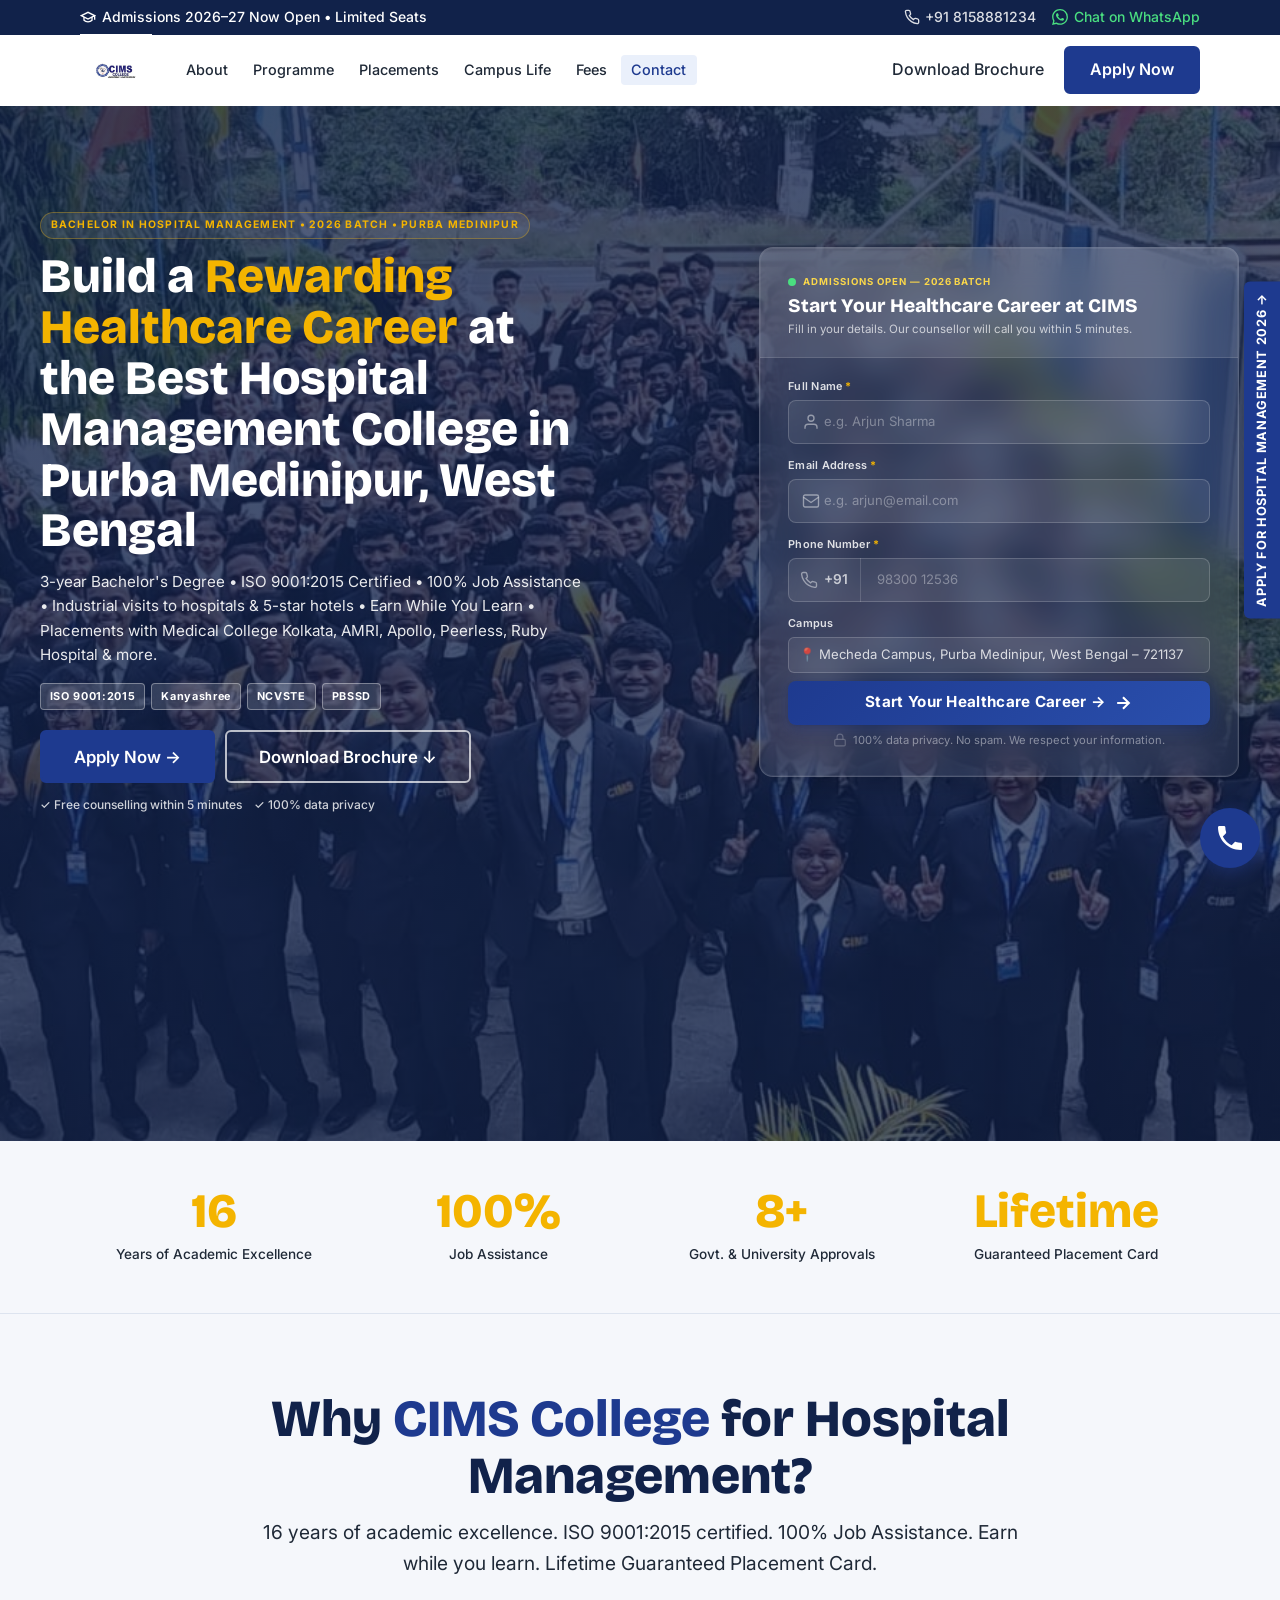
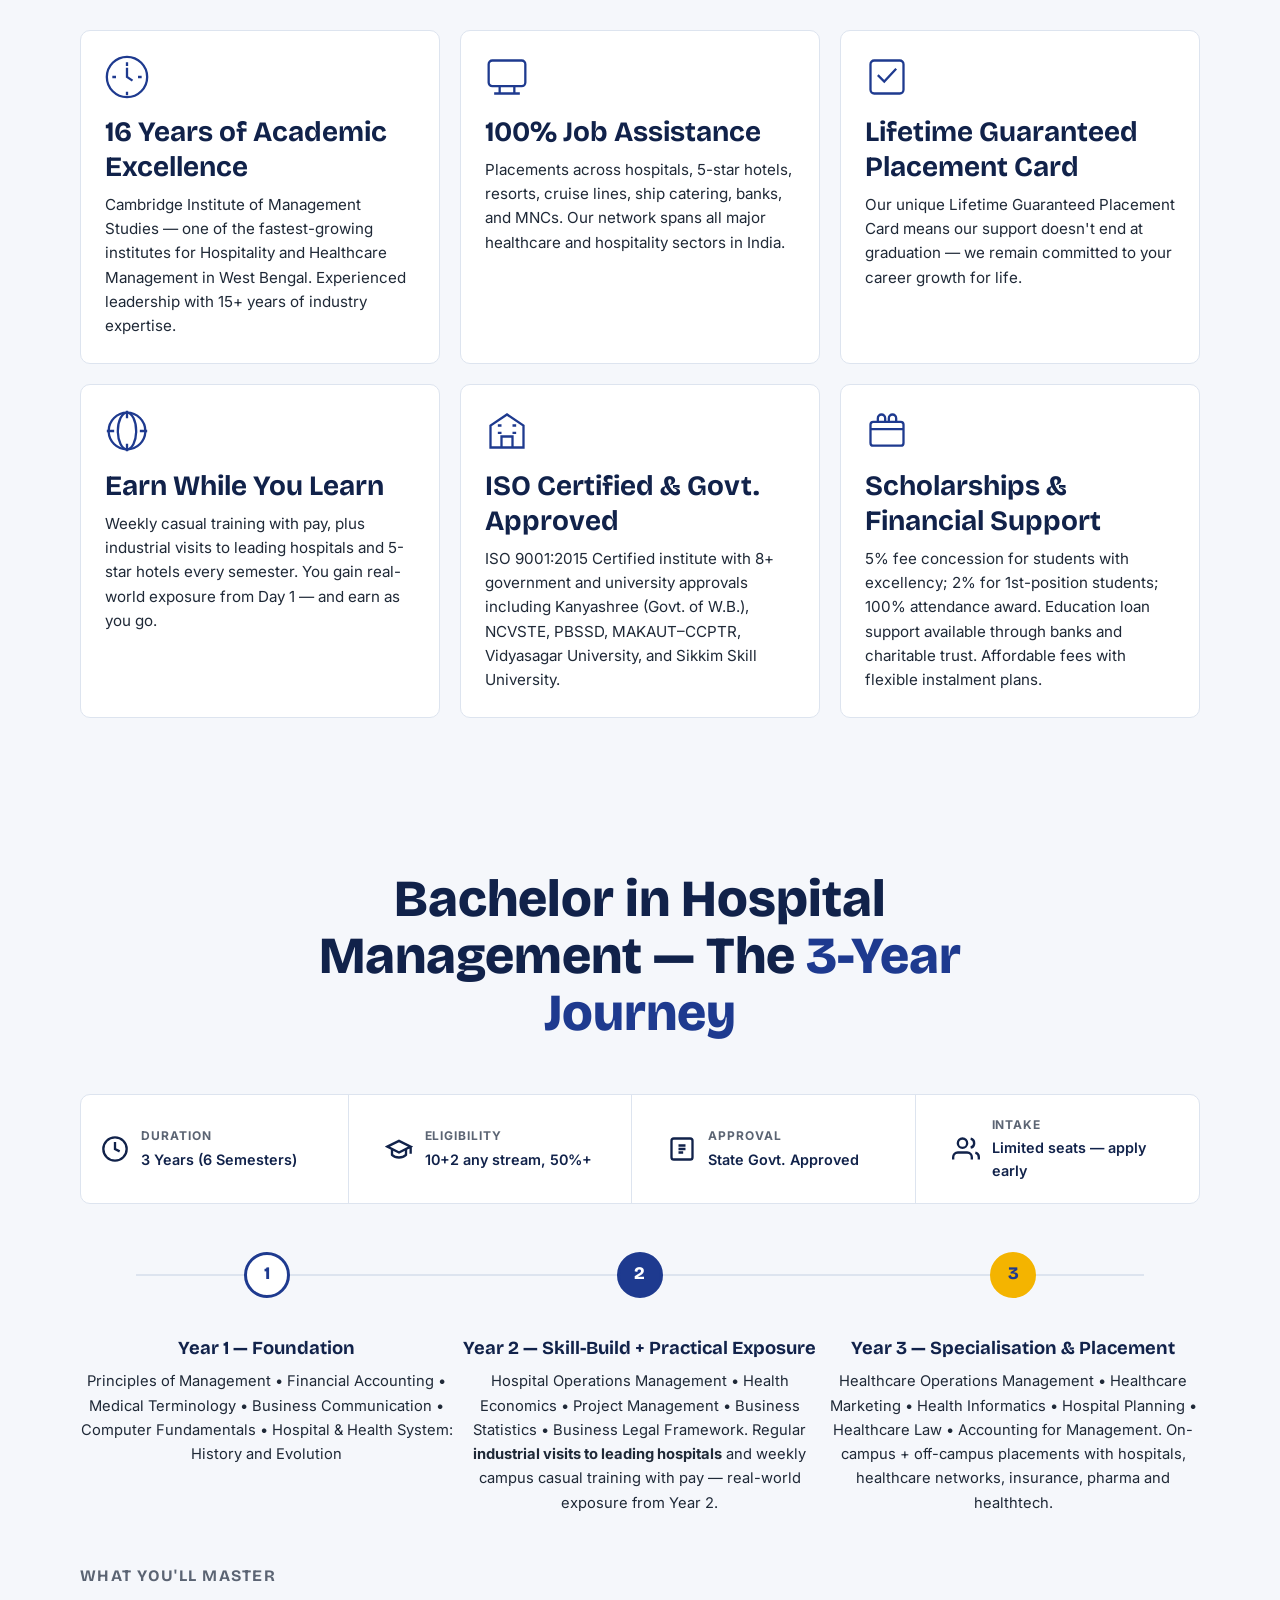
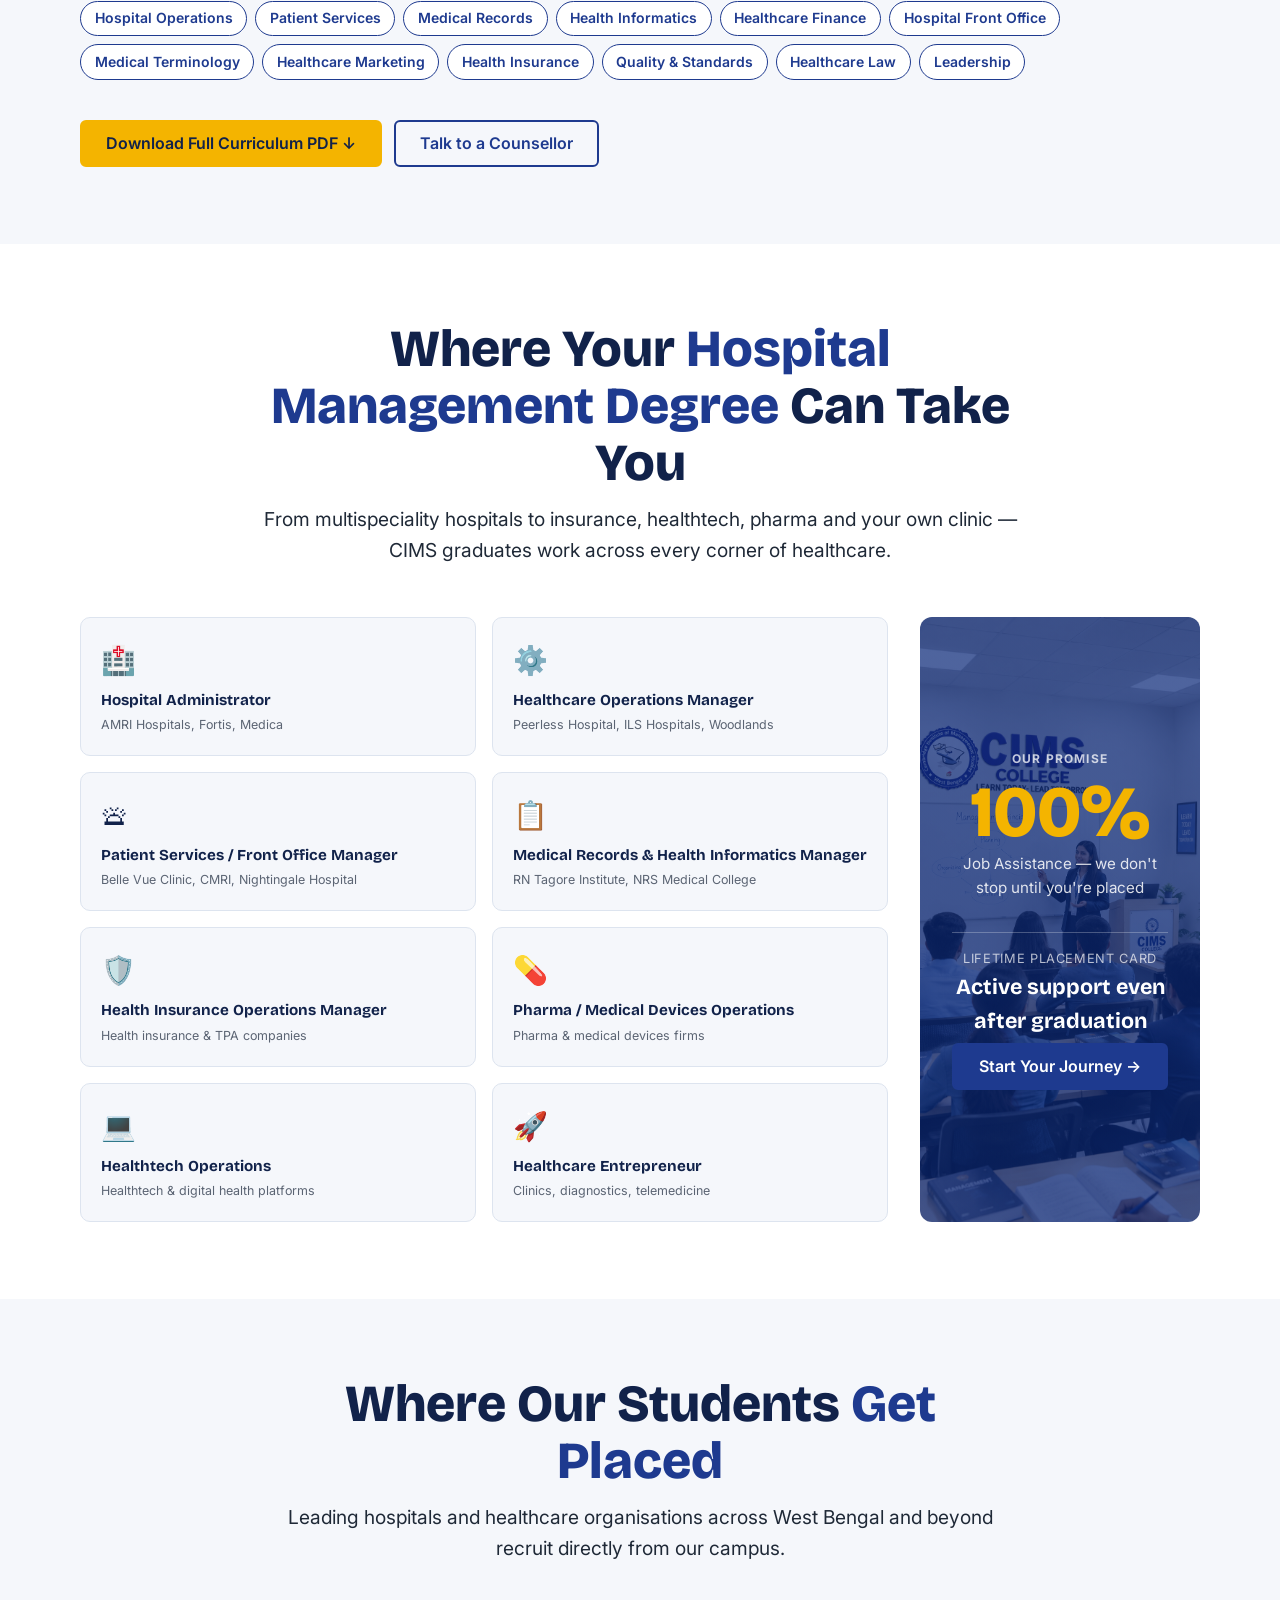
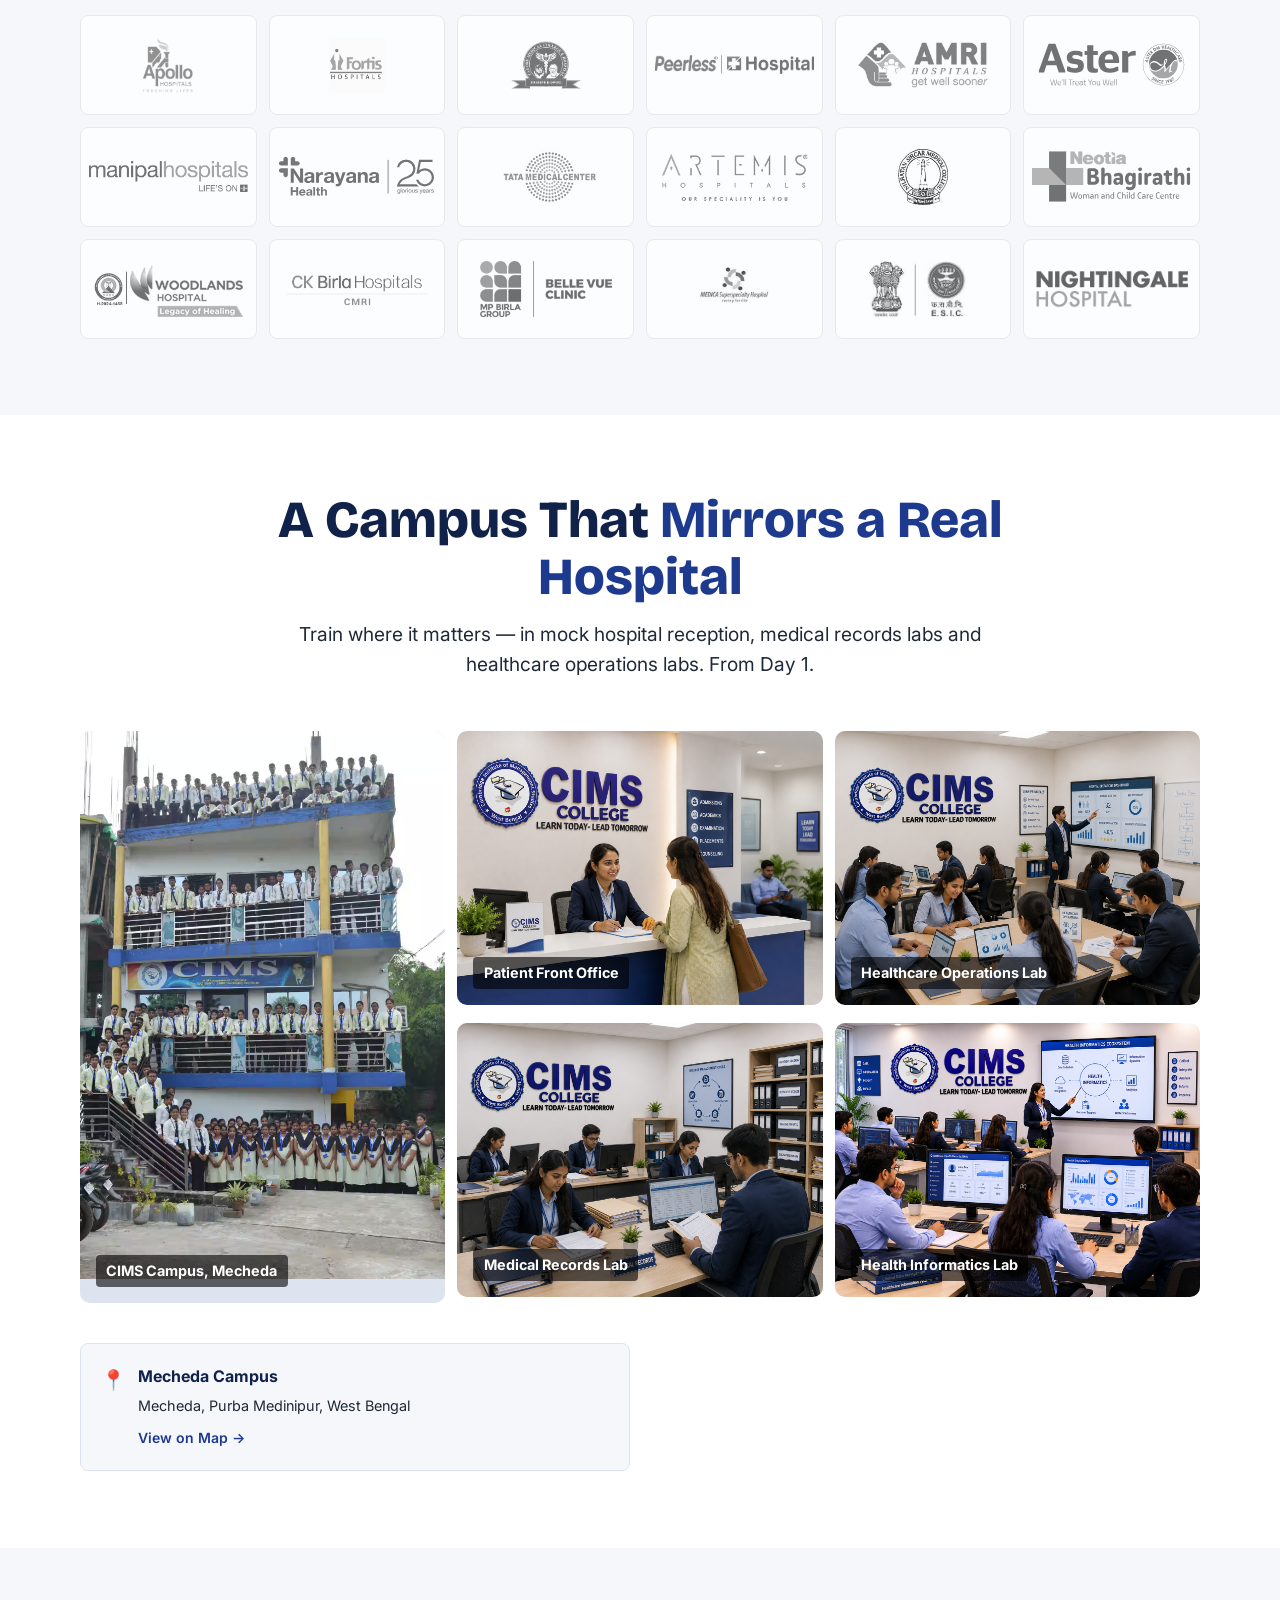
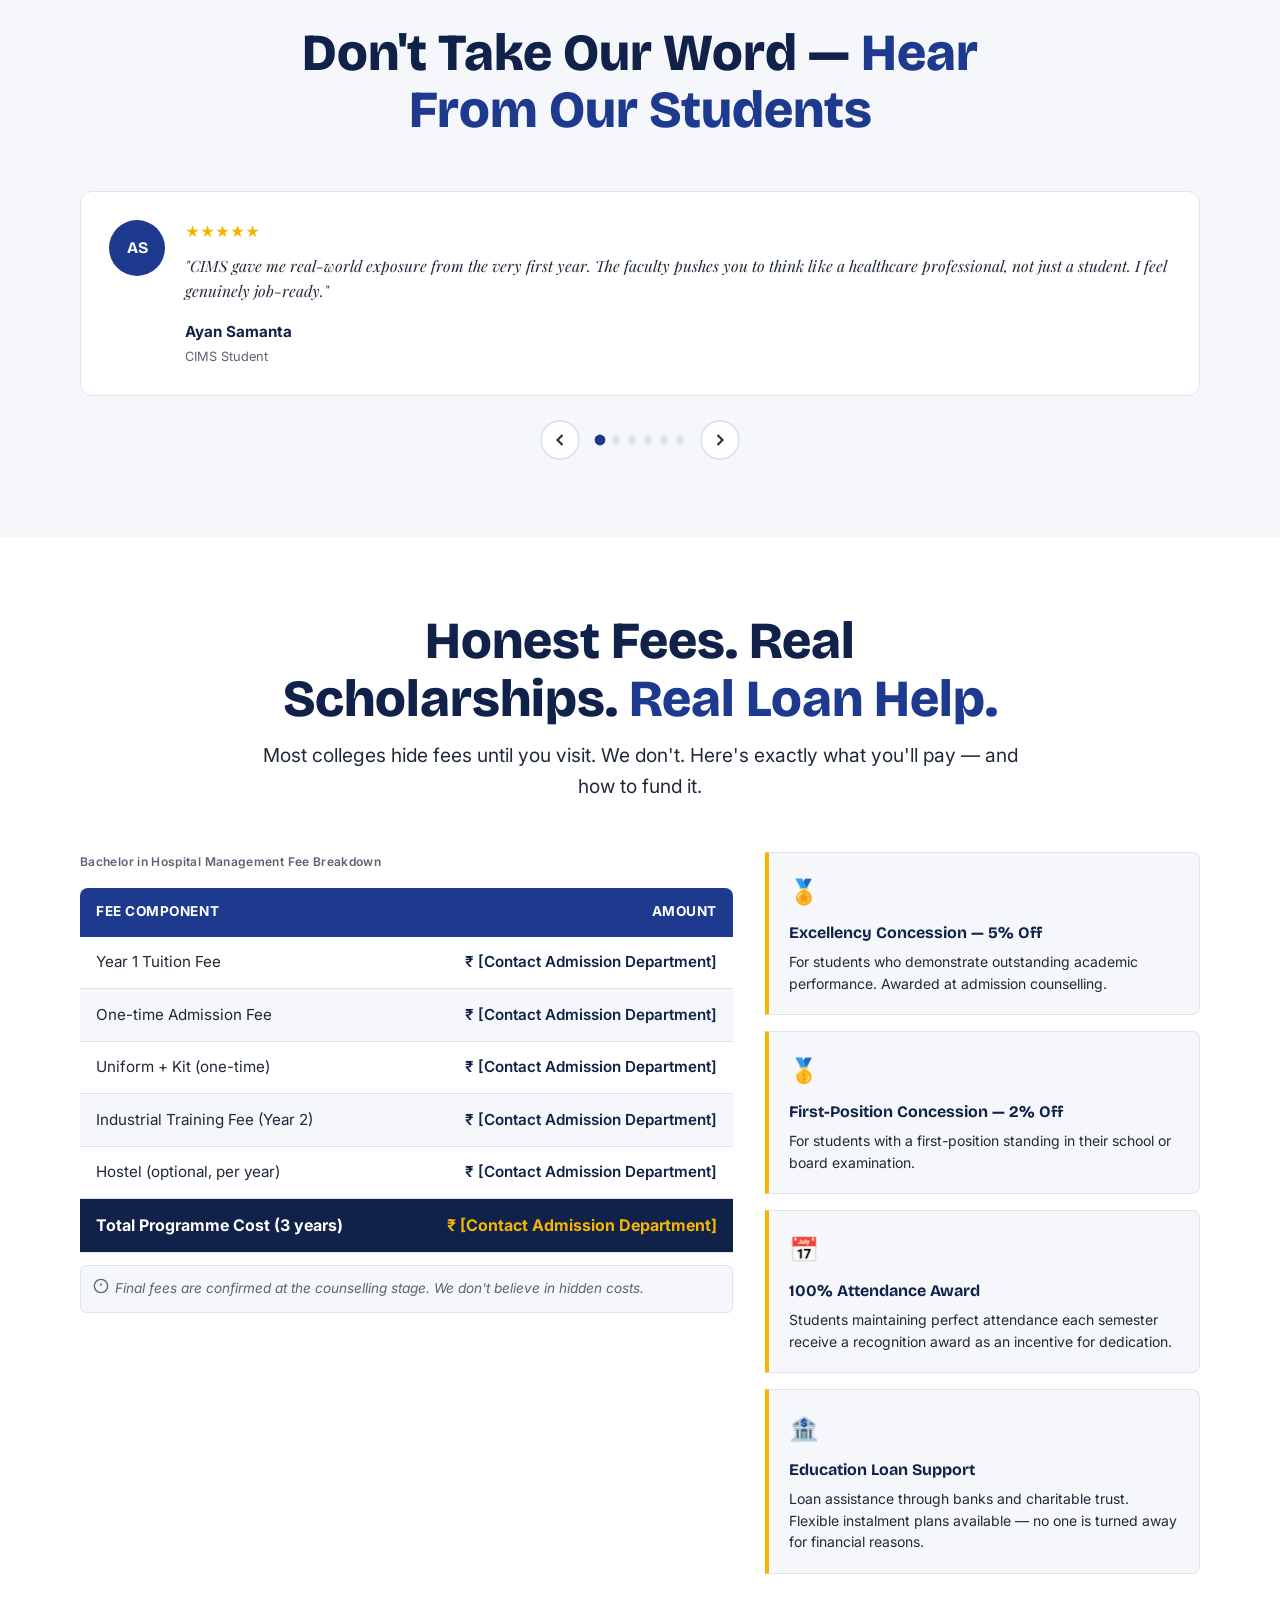
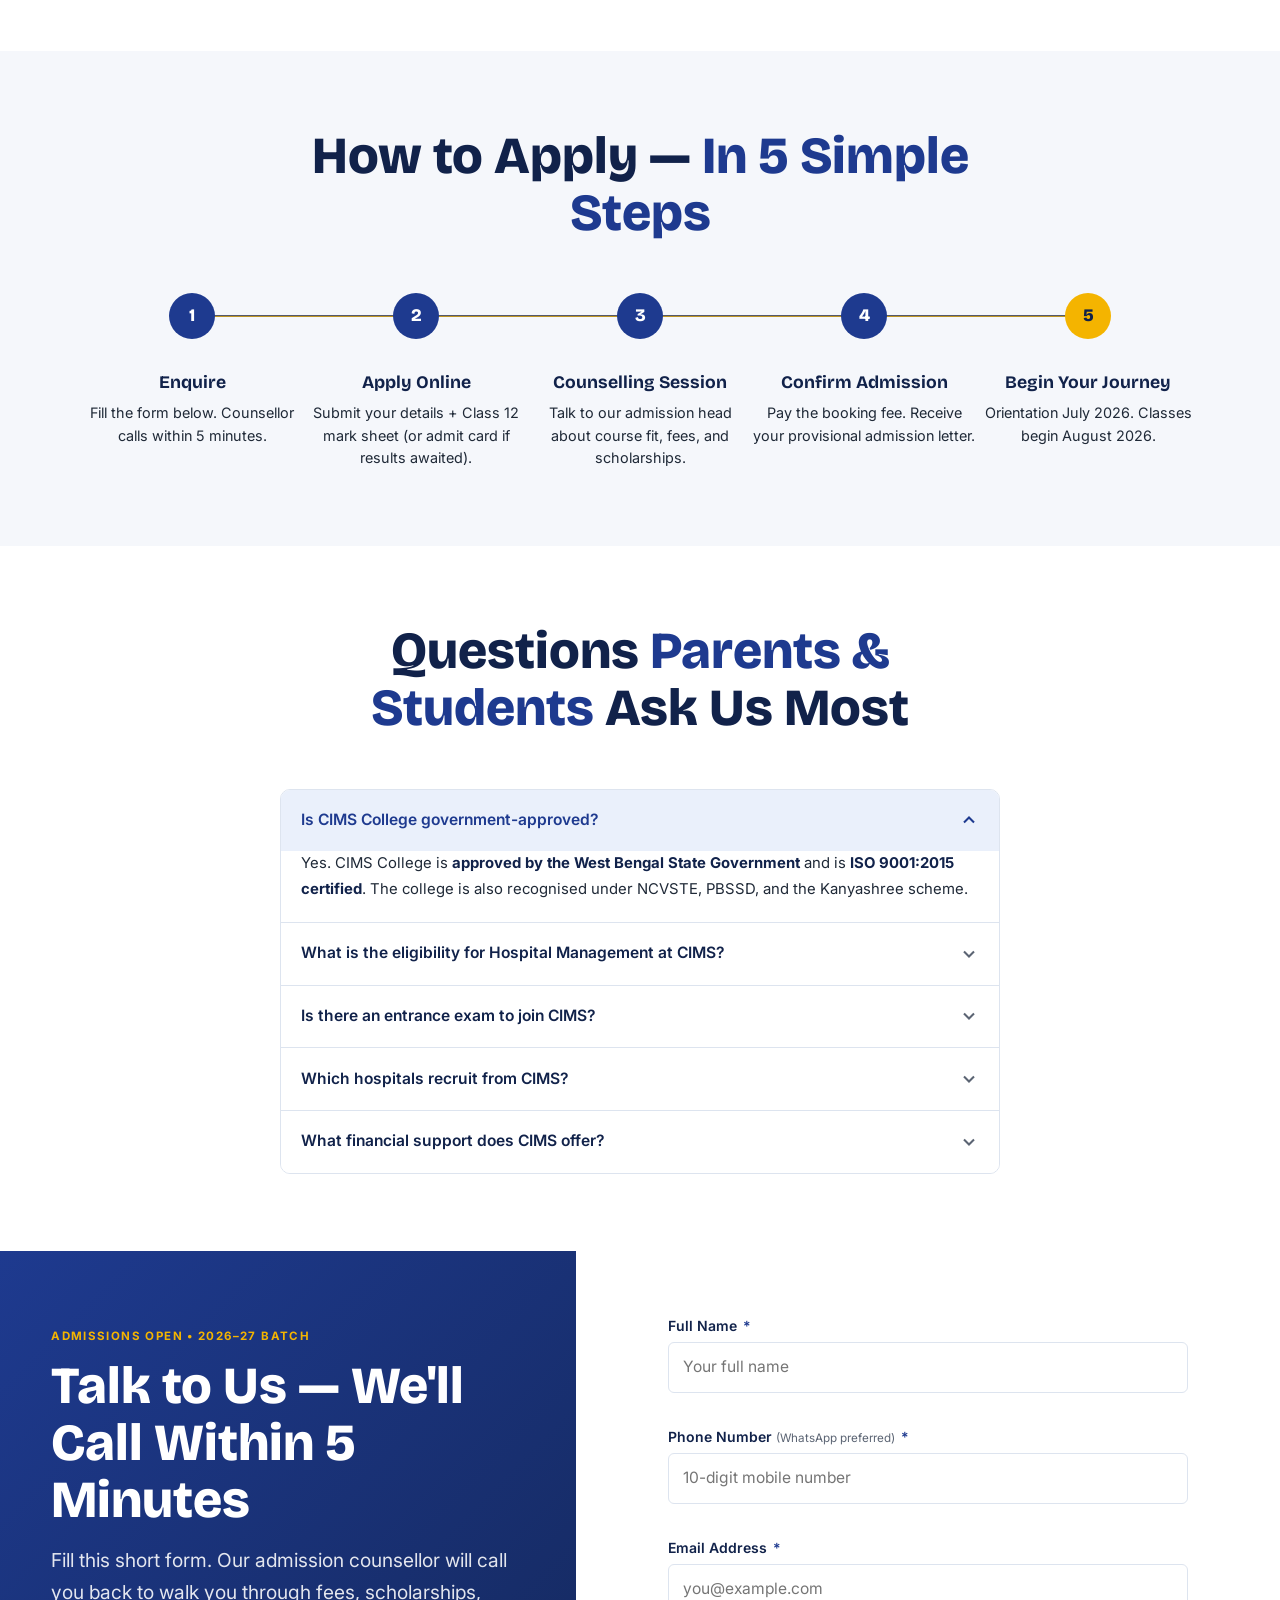
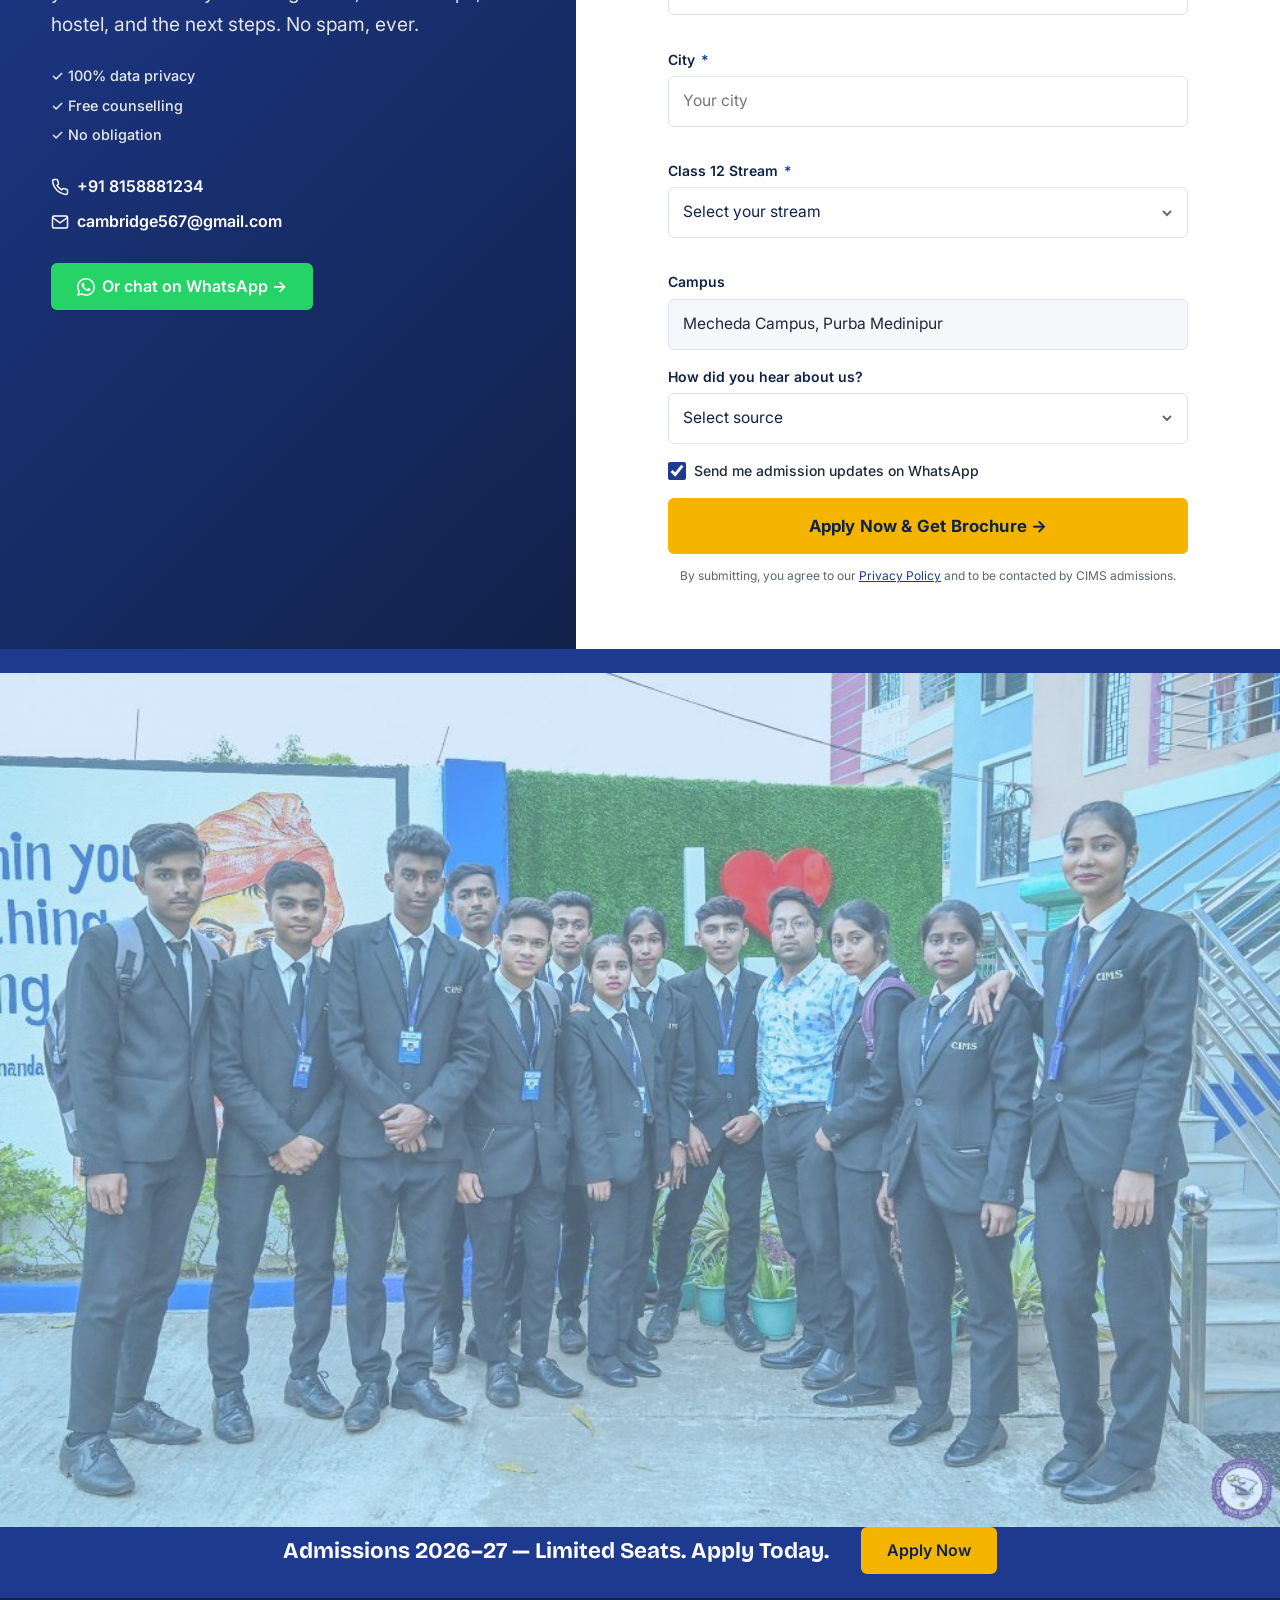
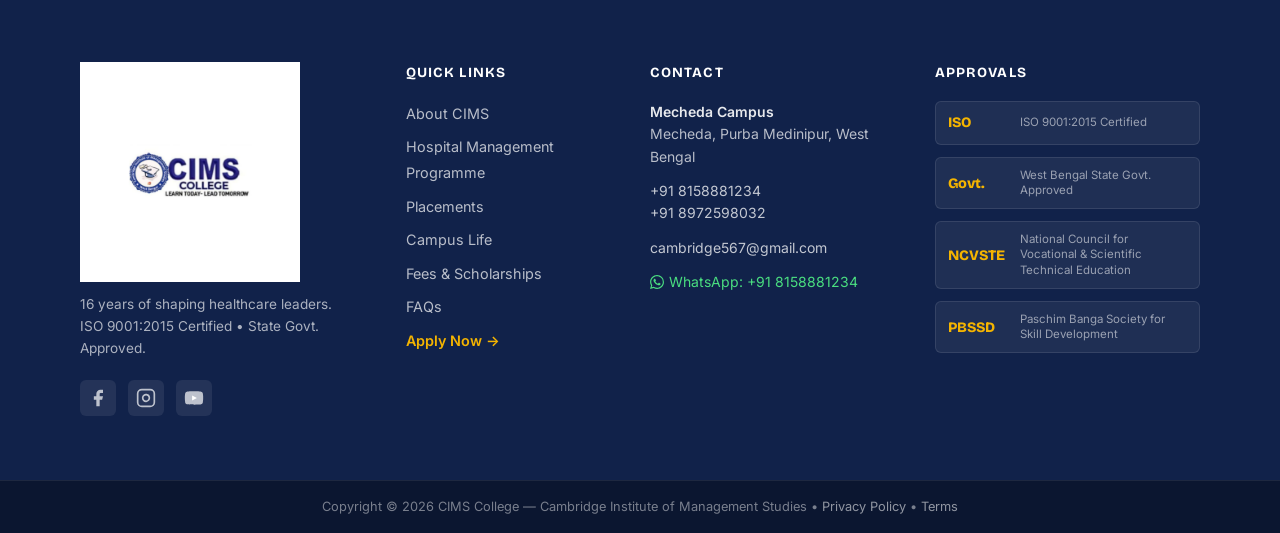
==== index.html @ 51ca2e03 "initial commit" ====
<!DOCTYPE html>
<html lang="en">

<head>
  <!-- Google Tag Manager -->
  <!-- End Google Tag Manager -->
  <meta charset="UTF-8">
  <meta name="viewport" content="width=device-width, initial-scale=1.0">
  <title>Bachelor in Hospital Management — CIMS College, Purba Medinipur | Admissions 2026</title>
  <meta name="description"
    content="Earn a 3-year Bachelor in Hospital Management at CIMS College (Cambridge Institute of Management Studies), Purba Medinipur, West Bengal. ISO 9001:2015 Certified. 100% Job Assistance. Industrial visits to hospitals &amp; 5-star hotels. Placements with Medical College Kolkata, AMRI, Apollo, Peerless, Ruby Hospital &amp; more.">
  <meta name="robots" content="index, follow, max-image-preview:large">
  <!-- TODO: set canonical/og:url to final CIMS LP URL -->
  <link rel="canonical" href="https://cimsgroup.org/courses/best-hospital-management-college-purba-medinipur-west-bengal/">

  <!-- Open Graph -->
  <meta property="og:title" content="Bachelor in Hospital Management — CIMS College, Purba Medinipur | Admissions 2026">
  <meta property="og:description"
    content="Build a rewarding healthcare career at CIMS College — the best Hospital Management college in Purba Medinipur, West Bengal. ISO 9001:2015 Certified. 100% Job Assistance. Lifetime Guaranteed Placement Card.">
  <!-- TODO: replace og:image with a CIMS-specific OG image asset -->
  <meta property="og:image" content="assets/images/CIMS_logo.jpeg">
  <!-- TODO: set og:url to final CIMS LP URL -->
  <meta property="og:url" content="https://cimsgroup.org/courses/best-hospital-management-college-purba-medinipur-west-bengal/">
  <meta property="og:type" content="website">
  <meta name="twitter:card" content="summary_large_image">

  <!-- Google Fonts -->
  <link rel="preconnect" href="https://fonts.googleapis.com">
  <link rel="preconnect" href="https://fonts.gstatic.com" crossorigin>
  <link
    href="https://fonts.googleapis.com/css2?family=Playfair+Display:wght@600;700;800&family=Inter:wght@400;500;600;700&family=Bricolage+Grotesque:opsz,wght@12..96,600;12..96,700;12..96,800&display=swap"
    rel="stylesheet">

  <!-- Preload hero image -->
  <link rel="preload" as="image" href="assets/campus/Campus1.jpeg">

  <link rel="stylesheet" href="styles.css">

  <!-- Critical CSS inlined for hero -->
  <style>
    :root {
      /* CIMS Brand Palette */
      --cims-royal: #1E3A8F;
      --cims-navy: #11224A;
      --cims-teal: #1A8A78;
      --cims-gold: #F4B400;
      --cims-orange: #E8762D;
      --cims-bg-soft: #F5F7FB;
      --cims-white: #FFFFFF;
      --cims-text: #1F2937;
      --cims-text-muted: #5B6473;

      /* Mapped theme tokens — used throughout styles.css */
      --sbihm-red: #1E3A8F;
      --sbihm-red-dark: #11224A;
      --sbihm-red-soft: #EAF0FB;
      --sbihm-black: #11224A;
      --sbihm-charcoal: #1F2937;
      --sbihm-gold: #F4B400;
      --sbihm-gold-light: #FAD74A;
      --sbihm-cream: #F5F7FB;
      --sbihm-paper: #FFFFFF;
      --sbihm-line: #DDE4EF;
      --sbihm-mute: #5B6473;
      --sbihm-success: #2E7D32;
      --sbihm-shadow: 0 8px 30px rgba(17, 34, 74, 0.08);
      --sbihm-shadow-lg: 0 20px 60px rgba(17, 34, 74, 0.12);
      --font-display: 'Bricolage Grotesque', 'Playfair Display', Georgia, serif;
      --font-serif: 'Playfair Display', Georgia, serif;
      --font-body: 'Inter', -apple-system, BlinkMacSystemFont, sans-serif;
      --fs-h1: clamp(2.5rem, 5vw + 1rem, 5rem);
      --fs-h2: clamp(2rem, 3vw + 1rem, 3.25rem);
      --fs-h3: clamp(1.4rem, 1.5vw + 0.8rem, 1.75rem);
      --fs-lead: clamp(1.05rem, 0.5vw + 0.95rem, 1.2rem);
      --fs-body: 1rem;
      --fs-small: 0.875rem;
    }

    *,
    *::before,
    *::after {
      box-sizing: border-box;
      margin: 0;
      padding: 0;
    }

    body {
      font-family: var(--font-body);
      color: var(--sbihm-black);
      background: var(--sbihm-paper);
      line-height: 1.6;
    }

    .hero {
      min-height: 115vh;
      background: var(--sbihm-black);
    }
  </style>
</head>

<body>
  <a href="#main-content" class="skip-link">Skip to main content</a>

  <!-- Success Notification Toast -->
  <div class="success-toast" id="hero-form-success" role="alert" aria-live="assertive" hidden>
    <div class="success-toast__icon" aria-hidden="true">
      <svg viewBox="0 0 24 24" fill="none" stroke="currentColor" stroke-width="2.5" width="28" height="28">
        <circle cx="12" cy="12" r="10" />
        <path d="M9 12l2 2 4-4" />
      </svg>
    </div>
    <div class="success-toast__content">
      <h3 class="success-toast__title">Application Received!</h3>
      <p class="success-toast__text">Our counsellor will reach out to you within 5 minutes. Check your WhatsApp for
        updates.</p>
    </div>
    <button class="success-toast__close" id="toast-close-btn" aria-label="Dismiss notification">
      <svg viewBox="0 0 24 24" fill="none" stroke="currentColor" stroke-width="2" width="18" height="18">
        <line x1="18" y1="6" x2="6" y2="18" />
        <line x1="6" y1="6" x2="18" y2="18" />
      </svg>
    </button>
    <div class="success-toast__progress" aria-hidden="true"></div>
  </div>

  <!-- ===== SECTION 1: Top Utility Bar ===== -->
  <div class="utility-bar" role="banner" aria-label="Admissions announcement">
    <div class="utility-bar__inner">
      <span class="utility-bar__announce">
        <svg class="icon icon--sm" aria-hidden="true" viewBox="0 0 24 24" fill="none" stroke="currentColor"
          stroke-width="2">
          <path d="M22 10v6M2 10l10-5 10 5-10 5z" />
          <path d="M6 12v5c3 3 9 3 12 0v-5" />
        </svg>
        Admissions 2026–27 Now Open &bull; Limited Seats
      </span>
      <div class="utility-bar__contact">
        <a href="tel:+918158881234" class="utility-bar__link" aria-label="Call CIMS admissions"
          data-track="phone_click">
          <svg class="icon icon--sm" aria-hidden="true" viewBox="0 0 24 24" fill="none" stroke="currentColor"
            stroke-width="2">
            <path
              d="M22 16.92v3a2 2 0 01-2.18 2 19.79 19.79 0 01-8.63-3.07 19.5 19.5 0 01-6-6 19.79 19.79 0 01-3.07-8.67A2 2 0 014.11 2h3a2 2 0 012 1.72c.127.96.361 1.903.7 2.81a2 2 0 01-.45 2.11L8.09 9.91a16 16 0 006 6l1.27-1.27a2 2 0 012.11-.45c.907.339 1.85.573 2.81.7A2 2 0 0122 16.92z" />
          </svg>
          +91 8158881234
        </a>
        <!-- TODO: confirm official WhatsApp number with client -->
        <a href="https://wa.me/918158881234" class="utility-bar__link utility-bar__whatsapp" target="_blank"
          rel="noopener noreferrer" aria-label="Chat on WhatsApp" data-track="whatsapp_click">
          <svg class="icon icon--sm" aria-hidden="true" viewBox="0 0 24 24" fill="currentColor">
            <path
              d="M17.472 14.382c-.297-.149-1.758-.867-2.03-.967-.273-.099-.471-.148-.67.15-.197.297-.767.966-.94 1.164-.173.199-.347.223-.644.075-.297-.15-1.255-.463-2.39-1.475-.883-.788-1.48-1.761-1.653-2.059-.173-.297-.018-.458.13-.606.134-.133.298-.347.446-.52.149-.174.198-.298.298-.497.099-.198.05-.371-.025-.52-.075-.149-.669-1.612-.916-2.207-.242-.579-.487-.5-.669-.51-.173-.008-.371-.01-.57-.01-.198 0-.52.074-.792.372-.272.297-1.04 1.016-1.04 2.479 0 1.462 1.065 2.875 1.213 3.074.149.198 2.096 3.2 5.077 4.487.709.306 1.262.489 1.694.625.712.227 1.36.195 1.871.118.571-.085 1.758-.719 2.006-1.413.248-.694.248-1.289.173-1.413-.074-.124-.272-.198-.57-.347m-5.421 7.403h-.004a9.87 9.87 0 01-5.031-1.378l-.361-.214-3.741.982.998-3.648-.235-.374a9.86 9.86 0 01-1.51-5.26c.001-5.45 4.436-9.884 9.888-9.884 2.64 0 5.122 1.03 6.988 2.898a9.825 9.825 0 012.893 6.994c-.003 5.45-4.437 9.884-9.885 9.884m8.413-18.297A11.815 11.815 0 0012.05 0C5.495 0 .16 5.335.157 11.892c0 2.096.547 4.142 1.588 5.945L.057 24l6.305-1.654a11.882 11.882 0 005.683 1.448h.005c6.554 0 11.89-5.335 11.893-11.893a11.821 11.821 0 00-3.48-8.413z" />
          </svg>
          Chat on WhatsApp
        </a>
      </div>
    </div>
  </div>

  <!-- ===== SECTION 2: Sticky Main Header ===== -->
  <header class="site-header" id="site-header" role="banner">
    <div class="site-header__inner">
      <a href="#" class="site-header__logo" aria-label="CIMS College Home">
        <img src="assets/images/CIMS_logo.jpeg" alt="CIMS College — Cambridge Institute of Management Studies, West Bengal"
          width="200" height="52" loading="eager">
      </a>
      <nav class="site-nav" id="site-nav" aria-label="Main navigation">
        <ul class="site-nav__list" role="list">
          <li><a href="#about" class="site-nav__link">About</a></li>
          <li><a href="#programme" class="site-nav__link">Programme</a></li>
          <li><a href="#placements" class="site-nav__link">Placements</a></li>
          <li><a href="#campus" class="site-nav__link">Campus Life</a></li>
          <li><a href="#fees" class="site-nav__link">Fees</a></li>
          <li><a href="#apply" class="site-nav__link">Contact</a></li>
        </ul>
      </nav>
      <div class="site-header__actions">
        <a href="assets/campus/Prospectus%20CIMS%202026.pdf"
           download="CIMS-Hospital-Management-Prospectus-2026.pdf"
           class="btn btn--text">Download Brochure</a>
        <a href="#apply" class="btn btn--primary" data-track="apply_cta_click" data-cta-location="header">Apply Now</a>
      </div>
      <button class="hamburger" id="hamburger" aria-expanded="false" aria-controls="mobile-drawer"
        aria-label="Open navigation menu">
        <span class="hamburger__bar"></span>
        <span class="hamburger__bar"></span>
        <span class="hamburger__bar"></span>
      </button>
    </div>
  </header>

  <!-- Mobile Nav Drawer -->
  <div class="mobile-drawer" id="mobile-drawer" aria-hidden="true" role="dialog" aria-label="Navigation menu">
    <div class="mobile-drawer__backdrop" id="drawer-backdrop"></div>
    <div class="mobile-drawer__panel">
      <button class="mobile-drawer__close" id="drawer-close" aria-label="Close navigation menu">
        <svg viewBox="0 0 24 24" fill="none" stroke="currentColor" stroke-width="2" width="24" height="24"
          aria-hidden="true">
          <line x1="18" y1="6" x2="6" y2="18" />
          <line x1="6" y1="6" x2="18" y2="18" />
        </svg>
      </button>
      <nav aria-label="Mobile navigation">
        <ul class="mobile-drawer__list" role="list">
          <li><a href="#about" class="mobile-drawer__link">About</a></li>
          <li><a href="#programme" class="mobile-drawer__link">Programme</a></li>
          <li><a href="#placements" class="mobile-drawer__link">Placements</a></li>
          <li><a href="#campus" class="mobile-drawer__link">Campus Life</a></li>
          <li><a href="#fees" class="mobile-drawer__link">Fees</a></li>
          <li><a href="#apply" class="mobile-drawer__link">Contact</a></li>
        </ul>
      </nav>
      <div class="mobile-drawer__ctas">
        <a href="assets/campus/Prospectus%20CIMS%202026.pdf"
           download="CIMS-Hospital-Management-Prospectus-2026.pdf"
           class="btn btn--gold btn--full">Download Brochure</a>
        <a href="#apply" class="btn btn--primary btn--full" data-track="apply_cta_click"
          data-cta-location="mobile-drawer">Apply Now — 2026 Batch</a>
      </div>
    </div>
  </div>

  <!-- ===== SECTION 3: Floating Side CTA (desktop) ===== -->
  <a href="#apply" class="side-cta" aria-label="Apply for Hospital Management 2026 at CIMS" data-track="apply_cta_click"
    data-cta-location="side-pill">
    <span>Apply for Hospital Management 2026 →</span>
  </a>

  <!-- Mobile bottom CTA bar -->
  <div class="mobile-bottom-cta" role="complementary" aria-label="Apply now">
    <a href="#apply" class="mobile-bottom-cta__link" data-track="apply_cta_click" data-cta-location="mobile-bottom-bar">
      Apply Now — 2026 Batch
    </a>
  </div>

  <!-- ===== SECTION 4: Call Now Floating Button ===== -->
  <a href="tel:+918158881234"
    class="call-fab" aria-label="Call us now at +91 8158881234"
    data-track="phone_click">
    <svg class="call-fab__icon" viewBox="0 0 24 24" fill="white" aria-hidden="true">
      <path
        d="M6.62 10.79a15.053 15.053 0 006.59 6.59l2.2-2.2c.27-.27.67-.36 1.02-.24 1.12.37 2.33.57 3.57.57.55 0 1 .45 1 1V20c0 .55-.45 1-1 1C10.61 21 3 13.39 3 4c0-.55.45-1 1-1h3.5c.55 0 1 .45 1 1 0 1.25.2 2.45.57 3.57.11.35.03.74-.24 1.02l-2.21 2.2z" />
    </svg>
    <span class="call-fab__tooltip">Call Now</span>
  </a>

  <!-- ===== MAIN CONTENT ===== -->
  <main id="main-content">

    <!-- ===== SECTION 5: HERO ===== -->
    <section class="hero" aria-labelledby="hero-headline">
      <div class="hero__inner">
        <div class="hero__content">
          <p class="hero__pre-headline">
            <span>Bachelor in Hospital Management &bull; 2026 Batch &bull; Purba Medinipur</span>
          </p>
          <h1 class="hero__headline" id="hero-headline">
            Build a <span class="text-gold">Rewarding Healthcare Career</span> at the Best Hospital Management College in Purba Medinipur, West Bengal
          </h1>
          <p class="hero__sub">
            3-year Bachelor's Degree &bull; ISO 9001:2015 Certified &bull; 100% Job Assistance &bull; Industrial visits to hospitals &amp; 5-star hotels &bull; Earn While You Learn &bull; Placements with Medical College Kolkata, AMRI, Apollo, Peerless, Ruby Hospital &amp; more.
          </p>
          <div class="hero__badges" aria-label="Recognitions and accreditations">
            <span class="hero__badge">ISO 9001:2015</span>
            <span class="hero__badge">Kanyashree</span>
            <span class="hero__badge">NCVSTE</span>
            <span class="hero__badge">PBSSD</span>
          </div>
          <div class="hero__ctas">
            <a href="#apply" class="btn btn--primary btn--large" data-track="apply_cta_click"
              data-cta-location="hero-primary">
              Apply Now →
            </a>
            <a href="assets/campus/Prospectus%20CIMS%202026.pdf"
               download="CIMS-Hospital-Management-Prospectus-2026.pdf"
               class="btn btn--outline-white btn--large">
              Download Brochure ↓
            </a>
          </div>
          <p class="hero__trust-micro">
            <span>&#10003; Free counselling within 5 minutes</span>
            <span>&#10003; 100% data privacy</span>
          </p>
        </div>
        <div class="hero__visual">
          <!-- TODO: replace with CIMS student photo in hospital management uniform -->
          <div class="hero__image-wrap">
            <div class="hero-form" id="hero-form-container">
              <div class="hero-form__header">
                <div class="hero-form__badge-strip">
                  <span class="hero-form__live-dot"></span>
                  <span>Admissions Open — 2026 Batch</span>
                </div>
                <h2 class="hero-form__title">Start Your Healthcare Career at CIMS</h2>
                <p class="hero-form__subtitle">Fill in your details. Our counsellor will call you within 5 minutes.</p>
              </div>

              <form class="hero-form__body" id="hero-enquiry-form" method="POST" action="#"
                data-cims-lead novalidate>
                <input type="hidden" name="landing_course" value="Hospital Management">
                <input type="hidden" name="campus" value="Mecheda Campus, Purba Medinipur">
                <input type="hidden" name="form_location" value="Hero Form">
                <!-- Full Name -->
                <div class="hero-form__group" id="field-fullname">
                  <label for="hf-fullname" class="hero-form__label">Full Name <span
                      class="hero-form__req">*</span></label>
                  <div class="hero-form__input-wrap">
                    <svg class="hero-form__field-icon" viewBox="0 0 24 24" fill="none" stroke="currentColor"
                      stroke-width="1.8" width="18" height="18" aria-hidden="true">
                      <path d="M20 21v-2a4 4 0 00-4-4H8a4 4 0 00-4 4v2" />
                      <circle cx="12" cy="7" r="4" />
                    </svg>
                    <input type="text" id="hf-fullname" name="name" class="hero-form__input"
                      placeholder="e.g. Arjun Sharma" required autocomplete="name">
                  </div>
                  <span class="hero-form__error" id="err-fullname" role="alert" aria-live="polite"></span>
                </div>

                <!-- Email -->
                <div class="hero-form__group" id="field-email">
                  <label for="hf-email" class="hero-form__label">Email Address <span
                      class="hero-form__req">*</span></label>
                  <div class="hero-form__input-wrap">
                    <svg class="hero-form__field-icon" viewBox="0 0 24 24" fill="none" stroke="currentColor"
                      stroke-width="1.8" width="18" height="18" aria-hidden="true">
                      <rect x="2" y="4" width="20" height="16" rx="2" />
                      <path d="M22 7l-10 7L2 7" />
                    </svg>
                    <input type="email" id="hf-email" name="email" class="hero-form__input"
                      placeholder="e.g. arjun@email.com" required autocomplete="email">
                  </div>
                  <span class="hero-form__error" id="err-email" role="alert" aria-live="polite"></span>
                </div>

                <!-- Phone Number -->
                <div class="hero-form__group" id="field-phone">
                  <label for="hf-phone" class="hero-form__label">Phone Number <span
                      class="hero-form__req">*</span></label>
                  <div class="hero-form__input-wrap hero-form__input-wrap--phone">
                    <span class="hero-form__phone-prefix">
                      <svg class="hero-form__field-icon" viewBox="0 0 24 24" fill="none" stroke="currentColor"
                        stroke-width="1.8" width="18" height="18" aria-hidden="true">
                        <path
                          d="M22 16.92v3a2 2 0 01-2.18 2 19.79 19.79 0 01-8.63-3.07 19.5 19.5 0 01-6-6A19.79 19.79 0 012.12 4.11 2 2 0 014.11 2h3a2 2 0 012 1.72c.127.96.361 1.903.7 2.81a2 2 0 01-.45 2.11L8.09 9.91a16 16 0 006 6l1.27-1.27a2 2 0 012.11-.45c.907.339 1.85.573 2.81.7A2 2 0 0122 16.92z" />
                      </svg>
                      +91
                    </span>
                    <input type="tel" id="hf-phone" name="phone" class="hero-form__input hero-form__input--phone"
                      placeholder="98300 12536" required autocomplete="tel-national" pattern="[0-9]{10}" maxlength="10"
                      inputmode="numeric">
                  </div>
                  <span class="hero-form__error" id="err-phone" role="alert" aria-live="polite"></span>
                </div>

                <!-- Campus — single campus, shown as read-only -->
                <div class="hero-form__group">
                  <p class="hero-form__label">Campus</p>
                  <p style="font-size:0.82rem;color:rgba(255,255,255,0.8);padding:0.4rem 0.6rem;background:rgba(255,255,255,0.08);border-radius:6px;border:1.5px solid rgba(255,255,255,0.18);">
                    📍 Mecheda Campus, Purba Medinipur, West Bengal – 721137
                  </p>
                </div>

                <!-- Submit Button -->
                <button type="submit" class="hero-form__submit" id="hf-submit-btn">
                  <span class="hero-form__submit-text">Start Your Healthcare Career →</span>
                  <svg class="hero-form__submit-arrow" viewBox="0 0 24 24" fill="none" stroke="currentColor"
                    stroke-width="2.5" width="20" height="20" aria-hidden="true">
                    <line x1="5" y1="12" x2="19" y2="12" />
                    <polyline points="12 5 19 12 12 19" />
                  </svg>
                  <span class="hero-form__submit-loader" aria-hidden="true"></span>
                </button>

                <p class="hero-form__privacy">
                  <svg viewBox="0 0 24 24" fill="none" stroke="currentColor" stroke-width="2" width="14" height="14"
                    aria-hidden="true">
                    <rect x="3" y="11" width="18" height="11" rx="2" ry="2" />
                    <path d="M7 11V7a5 5 0 0110 0v4" />
                  </svg>
                  100% data privacy. No spam. We respect your information.
                </p>
              </form>

            </div>
          </div>
        </div>
      </div>
    </section>

    <!-- Hero stats strip -->
    <div class="stats-strip" aria-label="Key statistics">
      <div class="stats-strip__inner">
        <div class="stat-item">
          <span class="stat-item__number" data-target="16">0</span>
          <span class="stat-item__label">Years of Academic Excellence</span>
        </div>
        <div class="stat-item">
          <span class="stat-item__number" data-target="100" data-suffix="%">0</span>
          <span class="stat-item__label">Job Assistance</span>
        </div>
        <div class="stat-item">
          <span class="stat-item__number" data-target="8" data-suffix="+">0</span>
          <span class="stat-item__label">Govt. &amp; University Approvals</span>
        </div>
        <div class="stat-item">
          <span class="stat-item__number">Lifetime</span>
          <span class="stat-item__label">Guaranteed Placement Card</span>
        </div>
      </div>
    </div>

    <!-- ===== SECTION 6: Why CIMS? ===== -->
    <section class="section section--cream" id="about" aria-labelledby="about-headline">
      <div class="container">
        <div class="section__header">
          <h2 class="section__title" id="about-headline">
            Why <span class="text-red">CIMS College</span> for Hospital Management?
          </h2>
          <p class="section__subtitle">16 years of academic excellence. ISO 9001:2015 certified. 100% Job Assistance. Earn while you learn. Lifetime Guaranteed Placement Card.</p>
        </div>
        <div class="usps-grid">

          <article class="usp-card">
            <div class="usp-card__icon" aria-hidden="true">
              <svg viewBox="0 0 48 48" fill="none" stroke="var(--sbihm-red)" stroke-width="2.5" width="44" height="44">
                <circle cx="24" cy="24" r="22" />
                <path d="M24 14v10l6 4" />
                <path d="M8 24h4M36 24h4M24 8v4M24 40v4" />
              </svg>
            </div>
            <h3 class="usp-card__title">16 Years of Academic Excellence</h3>
            <p class="usp-card__desc">Cambridge Institute of Management Studies — one of the fastest-growing institutes for Hospitality and Healthcare Management in West Bengal. Experienced leadership with 15+ years of industry expertise.</p>
          </article>

          <article class="usp-card">
            <div class="usp-card__icon" aria-hidden="true">
              <svg viewBox="0 0 48 48" fill="none" stroke="var(--sbihm-red)" stroke-width="2.5" width="44" height="44">
                <path d="M40 34H8a4 4 0 01-4-4V10a4 4 0 014-4h32a4 4 0 014 4v20a4 4 0 01-4 4z" />
                <path d="M16 34v8M32 34v8M10 42h28" />
              </svg>
            </div>
            <h3 class="usp-card__title">100% Job Assistance</h3>
            <p class="usp-card__desc">Placements across hospitals, 5-star hotels, resorts, cruise lines, ship catering, banks, and MNCs. Our network spans all major healthcare and hospitality sectors in India.</p>
          </article>

          <article class="usp-card">
            <div class="usp-card__icon" aria-hidden="true">
              <svg viewBox="0 0 48 48" fill="none" stroke="var(--sbihm-red)" stroke-width="2.5" width="44" height="44">
                <rect x="6" y="6" width="36" height="36" rx="4" />
                <path d="M14 22l7 7 13-14" />
              </svg>
            </div>
            <h3 class="usp-card__title">Lifetime Guaranteed Placement Card</h3>
            <p class="usp-card__desc">Our unique Lifetime Guaranteed Placement Card means our support doesn't end at graduation — we remain committed to your career growth for life.</p>
          </article>

          <article class="usp-card">
            <div class="usp-card__icon" aria-hidden="true">
              <svg viewBox="0 0 48 48" fill="none" stroke="var(--sbihm-red)" stroke-width="2.5" width="44" height="44">
                <circle cx="24" cy="24" r="20" />
                <path d="M2 24h8M38 24h8M24 2v8M24 38v8" />
                <ellipse cx="24" cy="24" rx="10" ry="20" />
              </svg>
            </div>
            <h3 class="usp-card__title">Earn While You Learn</h3>
            <p class="usp-card__desc">Weekly casual training with pay, plus industrial visits to leading hospitals and 5-star hotels every semester. You gain real-world exposure from Day 1 — and earn as you go.</p>
          </article>

          <article class="usp-card">
            <div class="usp-card__icon" aria-hidden="true">
              <svg viewBox="0 0 48 48" fill="none" stroke="var(--sbihm-red)" stroke-width="2.5" width="44" height="44">
                <path d="M6 42V18L24 6l18 12v24H6z" />
                <path d="M18 42V30h12v12" />
                <path d="M14 18h4M30 18h4M14 26h4M30 26h4" />
              </svg>
            </div>
            <h3 class="usp-card__title">ISO Certified &amp; Govt. Approved</h3>
            <p class="usp-card__desc">ISO 9001:2015 Certified institute with 8+ government and university approvals including Kanyashree (Govt. of W.B.), NCVSTE, PBSSD, MAKAUT–CCPTR, Vidyasagar University, and Sikkim Skill University.</p>
          </article>

          <article class="usp-card">
            <div class="usp-card__icon" aria-hidden="true">
              <svg viewBox="0 0 48 48" fill="none" stroke="var(--sbihm-red)" stroke-width="2.5" width="44" height="44">
                <rect x="6" y="14" width="36" height="26" rx="3" />
                <path d="M14 14V10a4 4 0 018 0v4M26 14V10a4 4 0 018 0v4" />
                <path d="M6 22h36" />
              </svg>
            </div>
            <h3 class="usp-card__title">Scholarships &amp; Financial Support</h3>
            <p class="usp-card__desc">5% fee concession for students with excellency; 2% for 1st-position students; 100% attendance award. Education loan support available through banks and charitable trust. Affordable fees with flexible instalment plans.</p>
          </article>

        </div>
      </div>
    </section>

    <!-- ===== SECTION 8: The BHM Programme ===== -->
    <section class="section section--cream" id="programme" aria-labelledby="programme-headline">
      <div class="container">
        <div class="section__header">
          <h2 class="section__title" id="programme-headline">
            Bachelor in Hospital Management — The <span class="text-red">3-Year Journey</span>
          </h2>
        </div>

        <!-- Quick info strip -->
        <div class="programme-info-strip">
          <div class="programme-info-item">
            <span class="programme-info-item__icon" aria-hidden="true">
              <svg viewBox="0 0 24 24" fill="none" stroke="currentColor" stroke-width="2" width="28" height="28">
                <circle cx="12" cy="12" r="10" />
                <path d="M12 6v6l4 2" />
              </svg>
            </span>
            <div>
              <strong>Duration</strong>
              <span>3 Years (6 Semesters)</span>
            </div>
          </div>
          <div class="programme-info-item">
            <span class="programme-info-item__icon" aria-hidden="true">
              <svg viewBox="0 0 24 24" fill="none" stroke="currentColor" stroke-width="2" width="28" height="28">
                <path d="M22 10v6M2 10l10-5 10 5-10 5z" />
                <path d="M6 12v5c3 3 9 3 12 0v-5" />
              </svg>
            </span>
            <div>
              <strong>Eligibility</strong>
              <span>10+2 any stream, 50%+</span>
            </div>
          </div>
          <div class="programme-info-item">
            <span class="programme-info-item__icon" aria-hidden="true">
              <svg viewBox="0 0 24 24" fill="none" stroke="currentColor" stroke-width="2" width="28" height="28">
                <rect x="3" y="3" width="18" height="18" rx="2" />
                <path d="M9 9h6M9 12h6M9 15h4" />
              </svg>
            </span>
            <div>
              <strong>Approval</strong>
              <!-- TODO: confirm affiliation bodies with client (WBSCTVESD, State Govt.) -->
              <span>State Govt. Approved</span>
            </div>
          </div>
          <div class="programme-info-item">
            <span class="programme-info-item__icon" aria-hidden="true">
              <svg viewBox="0 0 24 24" fill="none" stroke="currentColor" stroke-width="2" width="28" height="28">
                <path d="M17 21v-2a4 4 0 00-4-4H5a4 4 0 00-4 4v2" />
                <circle cx="9" cy="7" r="4" />
                <path d="M23 21v-2a4 4 0 00-3-3.87M16 3.13a4 4 0 010 7.75" />
              </svg>
            </span>
            <div>
              <strong>Intake</strong>
              <span>Limited seats — apply early</span>
            </div>
          </div>
        </div>

        <!-- Year-wise curriculum timeline -->
        <div class="curriculum-timeline" role="list" aria-label="Year-wise curriculum">

          <div class="curriculum-year" role="listitem">
            <div class="curriculum-year__marker" aria-hidden="true">
              <span class="curriculum-year__number">1</span>
            </div>
            <div class="curriculum-year__content">
              <h3 class="curriculum-year__title">Year 1 — Foundation</h3>
              <p class="curriculum-year__desc">Principles of Management &bull; Financial Accounting &bull; Medical
                Terminology &bull; Business Communication &bull; Computer Fundamentals &bull; Hospital &amp; Health
                System: History and Evolution</p>
            </div>
          </div>

          <div class="curriculum-year" role="listitem">
            <div class="curriculum-year__marker curriculum-year__marker--highlight" aria-hidden="true">
              <span class="curriculum-year__number">2</span>
            </div>
            <div class="curriculum-year__content">
              <h3 class="curriculum-year__title">Year 2 — Skill-Build + Practical Exposure</h3>
              <p class="curriculum-year__desc">Hospital Operations Management &bull; Health Economics &bull; Project
                Management &bull; Business Statistics &bull; Business Legal Framework. Regular <strong>industrial visits
                  to leading hospitals</strong> and weekly campus casual training with pay — real-world exposure from
                Year 2.</p>
            </div>
          </div>

          <div class="curriculum-year" role="listitem">
            <div class="curriculum-year__marker curriculum-year__marker--gold" aria-hidden="true">
              <span class="curriculum-year__number">3</span>
            </div>
            <div class="curriculum-year__content">
              <h3 class="curriculum-year__title">Year 3 — Specialisation &amp; Placement</h3>
              <p class="curriculum-year__desc">Healthcare Operations Management &bull; Healthcare Marketing &bull;
                Health Informatics &bull; Hospital Planning &bull; Healthcare Law &bull; Accounting for Management.
                On-campus + off-campus placements with hospitals, healthcare networks, insurance, pharma and healthtech.
              </p>
            </div>
          </div>

        </div>

        <!-- Skills pill grid -->
        <div class="skills-grid" aria-label="Skills you will master">
          <h3 class="skills-grid__title">What You'll Master</h3>
          <ul class="skills-pills" role="list">
            <li class="skill-pill">Hospital Operations</li>
            <li class="skill-pill">Patient Services</li>
            <li class="skill-pill">Medical Records</li>
            <li class="skill-pill">Health Informatics</li>
            <li class="skill-pill">Healthcare Finance</li>
            <li class="skill-pill">Hospital Front Office</li>
            <li class="skill-pill">Medical Terminology</li>
            <li class="skill-pill">Healthcare Marketing</li>
            <li class="skill-pill">Health Insurance</li>
            <li class="skill-pill">Quality &amp; Standards</li>
            <li class="skill-pill">Healthcare Law</li>
            <li class="skill-pill">Leadership</li>
          </ul>
        </div>

        <div class="programme-ctas">
          <a href="assets/campus/Prospectus%20CIMS%202026.pdf" download="Prospectus_CIMS_2026.pdf"
            class="btn btn--gold">Download Full Curriculum PDF ↓</a>
          <a href="#apply" class="btn btn--outline-red" data-track="apply_cta_click"
            data-cta-location="programme-section">Talk to a Counsellor</a>
        </div>

      </div>
    </section>

    <!-- ===== SECTION 9: Career Outcomes ===== -->
    <section class="section" id="placements" aria-labelledby="careers-headline">
      <div class="container">
        <div class="section__header">
          <h2 class="section__title" id="careers-headline">
            Where Your <span class="text-red">Hospital Management Degree</span> Can Take You
          </h2>
          <p class="section__subtitle">From multispeciality hospitals to insurance, healthtech, pharma and your own
            clinic — CIMS graduates work across every corner of healthcare.</p>
        </div>
        <div class="careers-layout">
          <div class="careers-grid">

            <article class="career-card">
              <span class="career-card__icon" aria-hidden="true">🏥</span>
              <h3 class="career-card__title">Hospital Administrator</h3>
              <p class="career-card__employer">AMRI Hospitals, Fortis, Medica</p>
            </article>

            <article class="career-card">
              <span class="career-card__icon" aria-hidden="true">⚙️</span>
              <h3 class="career-card__title">Healthcare Operations Manager</h3>
              <p class="career-card__employer">Peerless Hospital, ILS Hospitals, Woodlands</p>
            </article>

            <article class="career-card">
              <span class="career-card__icon" aria-hidden="true">🛎</span>
              <h3 class="career-card__title">Patient Services / Front Office Manager</h3>
              <p class="career-card__employer">Belle Vue Clinic, CMRI, Nightingale Hospital</p>
            </article>

            <article class="career-card">
              <span class="career-card__icon" aria-hidden="true">📋</span>
              <h3 class="career-card__title">Medical Records &amp; Health Informatics Manager</h3>
              <p class="career-card__employer">RN Tagore Institute, NRS Medical College</p>
            </article>

            <article class="career-card">
              <span class="career-card__icon" aria-hidden="true">🛡️</span>
              <h3 class="career-card__title">Health Insurance Operations Manager</h3>
              <!-- TODO: confirm insurance sector placement partners with client -->
              <p class="career-card__employer">Health insurance &amp; TPA companies</p>
            </article>

            <article class="career-card">
              <span class="career-card__icon" aria-hidden="true">💊</span>
              <h3 class="career-card__title">Pharma / Medical Devices Operations</h3>
              <!-- TODO: confirm pharma placement partners with client -->
              <p class="career-card__employer">Pharma &amp; medical devices firms</p>
            </article>

            <article class="career-card">
              <span class="career-card__icon" aria-hidden="true">💻</span>
              <h3 class="career-card__title">Healthtech Operations</h3>
              <!-- TODO: confirm healthtech placement partners with client -->
              <p class="career-card__employer">Healthtech &amp; digital health platforms</p>
            </article>

            <article class="career-card">
              <span class="career-card__icon" aria-hidden="true">🚀</span>
              <h3 class="career-card__title">Healthcare Entrepreneur</h3>
              <p class="career-card__employer">Clinics, diagnostics, telemedicine</p>
            </article>

          </div>

          <aside class="careers-highlight" aria-label="Placement commitment">
            <div class="careers-highlight__inner">
              <p class="careers-highlight__super">Our Promise</p>
              <p class="careers-highlight__figure">100%</p>
              <p class="careers-highlight__detail">Job Assistance — we don't stop until you're placed</p>
              <div class="careers-highlight__divider" aria-hidden="true"></div>
              <p class="careers-highlight__range">Lifetime Placement Card</p>
              <p class="careers-highlight__range-fig">Active support even after graduation</p>
              <a href="#apply" class="btn btn--primary btn--full" data-track="apply_cta_click"
                data-cta-location="careers-callout">Start Your Journey →</a>
            </div>
          </aside>
        </div>
      </div>
    </section>

    <!-- ===== SECTION 10: Recruitment Partners ===== -->
    <section class="section section--cream" id="partners" aria-labelledby="partners-headline">
      <div class="container">
        <div class="section__header">
          <h2 class="section__title" id="partners-headline">
            Where Our Students <span class="text-red">Get Placed</span>
          </h2>
          <p class="section__subtitle">Leading hospitals and healthcare organisations across West Bengal and beyond
            recruit directly from our campus.</p>
        </div>
        <div class="partners-grid" role="list" aria-label="Recruitment partner hospitals">
          <!-- <div class="partner-logo partner-logo--text" role="listitem">AMRI Hospitals</div>
          <div class="partner-logo partner-logo--text" role="listitem">Peerless Hospital</div>
          <div class="partner-logo partner-logo--text" role="listitem">RN Tagore International Institute of Cardiac Sciences</div>
          <div class="partner-logo partner-logo--text" role="listitem">Medica Superspecialty Hospital</div>
          <div class="partner-logo partner-logo--text" role="listitem">Fortis Hospital, Kolkata</div>
          <div class="partner-logo partner-logo--text" role="listitem">Belle Vue Clinic</div>
          <div class="partner-logo partner-logo--text" role="listitem">Woodlands Multispeciality Hospital</div>
          <div class="partner-logo partner-logo--text" role="listitem">Bhagirathi Neotia Woman and Child Care Centre</div>
          <div class="partner-logo partner-logo--text" role="listitem">ILS Hospitals</div>
          <div class="partner-logo partner-logo--text" role="listitem">CMRI — The Calcutta Medical Research Institute</div>
          <div class="partner-logo partner-logo--text" role="listitem">ESI Hospitals, West Bengal</div>
          <div class="partner-logo partner-logo--text" role="listitem">Nightingale Hospital</div>
          <div class="partner-logo partner-logo--text" role="listitem">NRS Medical College &amp; Hospital</div> -->
          <div class="partner-logo" role="listitem"><img src="./assets/images/pllogo/Apollo-Hospitals.png" alt="" loading="lazy"></div>
          <div class="partner-logo" role="listitem"><img src="./assets/images/pllogo/FORTIS.png" alt="" loading="lazy"></div>
          <div class="partner-logo" role="listitem"><img src="./assets/images/pllogo/tagore_H_logo.png" alt="" loading="lazy"></div>
          <div class="partner-logo" role="listitem"><img src="./assets/images/pllogo/logo.webp" alt="" loading="lazy"></div>
          <div class="partner-logo" role="listitem"><img src="./assets/images/pllogo/AMRI.jpg" alt="" loading="lazy"></div>
          <div class="partner-logo" role="listitem"><img src="./assets/images/pllogo/Aster_DM_H.svg" alt="" loading="lazy"></div>
          <div class="partner-logo" role="listitem"><img src="./assets/images/pllogo/manipal-hospitals.webp" alt="" loading="lazy"></div>
          <div class="partner-logo" role="listitem"><img src="./assets/images/pllogo/nh-logo.svg" alt="" loading="lazy"></div>
          <div class="partner-logo" role="listitem"><img src="./assets/images/pllogo/logo_tata_medicalcenter.jpg" alt="" loading="lazy"></div>
          <div class="partner-logo" role="listitem"><img src="./assets/images/pllogo/artemis-logo1.png" alt="" loading="lazy"></div>
          <div class="partner-logo" role="listitem"><img src="./assets/images/pllogo/nrs_new_logo.png" alt="" loading="lazy"></div>
          <div class="partner-logo" role="listitem"><img src="./assets/images/pllogo/Neotia.svg" alt="" loading="lazy"></div>
          <div class="partner-logo" role="listitem"><img src="./assets/images/pllogo/woodlands-newlogo-nabh1.png" alt="" loading="lazy"></div>
          <div class="partner-logo" role="listitem"><img src="./assets/images/pllogo/cmri.webp" alt="" loading="lazy"></div>
          <div class="partner-logo" role="listitem"><img src="./assets/images/pllogo/Bellevue.png" alt="" loading="lazy"></div>
          <div class="partner-logo" role="listitem"><img src="./assets/images/pllogo/medica-superspecialty.jpg" alt="" loading="lazy"></div>
          <div class="partner-logo" role="listitem"><img src="./assets/images/pllogo/ESICJPEG12.jpg" alt="" loading="lazy"></div>
          <div class="partner-logo" role="listitem"><img src="./assets/images/pllogo/nightingale-logo-1.png" alt="" loading="lazy"></div>
            
        </div>
      </div>
    </section>

    <!-- ===== SECTION 11: Campus Life ===== -->
    <section class="section" id="campus" aria-labelledby="campus-headline">
      <div class="container">
        <div class="section__header">
          <h2 class="section__title" id="campus-headline">
            A Campus That <span class="text-red">Mirrors a Real Hospital</span>
          </h2>
          <p class="section__subtitle">Train where it matters — in mock hospital reception, medical records labs and
            healthcare operations labs. From Day 1.</p>
        </div>

        <!-- Bento-style image grid (5 cells, asymmetric) -->
        <div class="campus-bento" aria-label="CIMS campus facilities gallery">

          <div class="bento-cell bento-cell--large">
            <picture>
              <img src="assets/images/CIMS_campus.avif"
                alt="CIMS College campus — healthcare management training facility at Mecheda, Purba Medinipur"
                loading="lazy" decoding="async" width="600" height="740">
            </picture>
            <div class="bento-cell__overlay">
              <span class="bento-cell__label">CIMS Campus, Mecheda</span>
            </div>
          </div>

          <div class="bento-cell">
            <picture>
              <img src="assets/images/frontoffice.png"
                alt="CIMS College hospital management lab for student practical training"
                loading="lazy" decoding="async" width="580" height="340">
            </picture>
            <div class="bento-cell__overlay">
              <span class="bento-cell__label">Patient Front Office</span>
            </div>
          </div>

          <div class="bento-cell">
            <picture>
              <img src="assets/images/healthcare.png"
                alt="CIMS College healthcare operations training area"
                loading="lazy" decoding="async" width="580" height="340">
            </picture>
            <div class="bento-cell__overlay">
              <span class="bento-cell__label">Healthcare Operations Lab</span>
            </div>
          </div>

          <div class="bento-cell">
            <!-- TODO: add campus photo 4 — pending client assets -->
            <picture>
              <img src="assets/images/medicallab.png"
                alt="CIMS College medical records management lab"
                loading="lazy" decoding="async" width="580" height="340">
            </picture>
            <div class="bento-cell__overlay">
              <span class="bento-cell__label">Medical Records Lab</span>
            </div>
          </div>

          <div class="bento-cell">
            <!-- TODO: add campus photo 5 — pending client assets -->
            <picture>
              <img src="assets/images/Healthinformation.png"
                alt="CIMS College health informatics and computer lab"
                loading="lazy" decoding="async" width="580" height="340">
            </picture>
            <div class="bento-cell__overlay">
              <span class="bento-cell__label">Health Informatics Lab</span>
            </div>
          </div>

        </div>

        <div class="campus-locations">
          <div class="campus-location">
            <span class="campus-location__pin" aria-hidden="true">📍</span>
            <div>
              <strong>Mecheda Campus</strong>
              <!-- TODO: confirm full address with client -->
              <p>Mecheda, Purba Medinipur, West Bengal</p>
              <!-- TODO: replace with actual Google Maps link from client -->
              <a href="#" class="campus-location__map-link" target="_blank"
                rel="noopener noreferrer" aria-label="View CIMS Mecheda campus on Google Maps">
                View on Map →
              </a>
            </div>
          </div>
        </div>

      </div>
    </section>

    <!-- ===== SECTION 12: Testimonials ===== -->
    <section class="section section--cream" id="testimonials" aria-labelledby="testimonials-headline">
      <div class="container">
        <div class="section__header">
          <h2 class="section__title" id="testimonials-headline">
            Don't Take Our Word — <span class="text-red">Hear From Our Students</span>
          </h2>
        </div>
        <div class="testimonials-carousel" id="testimonials-carousel" aria-roledescription="carousel"
          aria-label="Student testimonials">
          <div class="testimonials-track" id="testimonials-track" aria-live="polite">

            <article class="testimonial-card" role="group" aria-roledescription="slide" aria-label="Testimonial 1 of 6">
              <div class="testimonial-card__photo" aria-hidden="true">
                <div class="testimonial-card__photo-placeholder" aria-hidden="true">AS</div>
              </div>
              <div class="testimonial-card__body">
                <div class="testimonial-card__stars" aria-label="5 out of 5 stars">★★★★★</div>
                <blockquote class="testimonial-card__quote">
                  "CIMS gave me real-world exposure from the very first year. The faculty pushes you to think like a
                  healthcare professional, not just a student. I feel genuinely job-ready."
                </blockquote>
                <footer class="testimonial-card__footer">
                  <strong class="testimonial-card__name">Ayan Samanta</strong>
                  <span class="testimonial-card__role">CIMS Student</span>
                </footer>
              </div>
            </article>

            <article class="testimonial-card" role="group" aria-roledescription="slide" aria-label="Testimonial 2 of 6">
              <div class="testimonial-card__photo" aria-hidden="true">
                <div class="testimonial-card__photo-placeholder" aria-hidden="true">SL</div>
              </div>
              <div class="testimonial-card__body">
                <div class="testimonial-card__stars" aria-label="5 out of 5 stars">★★★★★</div>
                <blockquote class="testimonial-card__quote">
                  "The placement support here is unlike anything I expected from a college. The team stayed in touch
                  even after my degree and helped me land my first role at a leading hospital in Kolkata."
                </blockquote>
                <footer class="testimonial-card__footer">
                  <strong class="testimonial-card__name">Sondip Layek</strong>
                  <span class="testimonial-card__role">CIMS Student</span>
                </footer>
              </div>
            </article>

            <article class="testimonial-card" role="group" aria-roledescription="slide" aria-label="Testimonial 3 of 6">
              <div class="testimonial-card__photo" aria-hidden="true">
                <div class="testimonial-card__photo-placeholder" aria-hidden="true">SS</div>
              </div>
              <div class="testimonial-card__body">
                <div class="testimonial-card__stars" aria-label="5 out of 5 stars">★★★★★</div>
                <blockquote class="testimonial-card__quote">
                  "Being a girl from a small town, I was nervous about joining. CIMS made me feel safe, supported, and
                  capable. The all-round development here — academic and personal — is something I truly value."
                </blockquote>
                <footer class="testimonial-card__footer">
                  <strong class="testimonial-card__name">Susmita Sankar</strong>
                  <span class="testimonial-card__role">CIMS Student</span>
                </footer>
              </div>
            </article>

            <article class="testimonial-card" role="group" aria-roledescription="slide" aria-label="Testimonial 4 of 6">
              <div class="testimonial-card__photo" aria-hidden="true">
                <div class="testimonial-card__photo-placeholder" aria-hidden="true">NM</div>
              </div>
              <div class="testimonial-card__body">
                <div class="testimonial-card__stars" aria-label="5 out of 5 stars">★★★★★</div>
                <blockquote class="testimonial-card__quote">
                  "The industrial visits and on-campus training gave me confidence I couldn't have built from books
                  alone. CIMS connects classroom learning directly to what happens inside a real hospital."
                </blockquote>
                <footer class="testimonial-card__footer">
                  <strong class="testimonial-card__name">Nalini Mondal</strong>
                  <span class="testimonial-card__role">CIMS Student</span>
                </footer>
              </div>
            </article>

            <article class="testimonial-card" role="group" aria-roledescription="slide" aria-label="Testimonial 5 of 6">
              <div class="testimonial-card__photo" aria-hidden="true">
                <div class="testimonial-card__photo-placeholder" aria-hidden="true">SH</div>
              </div>
              <div class="testimonial-card__body">
                <div class="testimonial-card__stars" aria-label="5 out of 5 stars">★★★★★</div>
                <blockquote class="testimonial-card__quote">
                  "I chose CIMS because of the 16-year track record and the Lifetime Placement Card. Both have delivered.
                  The faculty treats every student as an individual, not just a roll number."
                </blockquote>
                <footer class="testimonial-card__footer">
                  <strong class="testimonial-card__name">Sudipta Halder</strong>
                  <span class="testimonial-card__role">CIMS Student</span>
                </footer>
              </div>
            </article>

            <article class="testimonial-card" role="group" aria-roledescription="slide" aria-label="Testimonial 6 of 6">
              <div class="testimonial-card__photo" aria-hidden="true">
                <div class="testimonial-card__photo-placeholder" aria-hidden="true">MB</div>
              </div>
              <div class="testimonial-card__body">
                <div class="testimonial-card__stars" aria-label="5 out of 5 stars">★★★★★</div>
                <blockquote class="testimonial-card__quote">
                  "CIMS taught me that hospital management is a career with real dignity and growth. The ISO-certified
                  infrastructure and the dedicated counsellors made three years feel like the best investment of my life."
                </blockquote>
                <footer class="testimonial-card__footer">
                  <strong class="testimonial-card__name">Mohi Bhushan Sen</strong>
                  <span class="testimonial-card__role">CIMS Student</span>
                </footer>
              </div>
            </article>

          </div>

          <div class="testimonials-controls" aria-label="Carousel controls">
            <button class="carousel-btn carousel-btn--prev" id="carousel-prev" aria-label="Previous testimonial">
              <svg viewBox="0 0 24 24" fill="none" stroke="currentColor" stroke-width="2.5" width="20" height="20"
                aria-hidden="true">
                <polyline points="15 18 9 12 15 6" />
              </svg>
            </button>
            <div class="carousel-dots" id="carousel-dots" role="tablist" aria-label="Select testimonial"></div>
            <button class="carousel-btn carousel-btn--next" id="carousel-next" aria-label="Next testimonial">
              <svg viewBox="0 0 24 24" fill="none" stroke="currentColor" stroke-width="2.5" width="20" height="20"
                aria-hidden="true">
                <polyline points="9 18 15 12 9 6" />
              </svg>
            </button>
          </div>
        </div>
      </div>
    </section>

    <!-- ===== SECTION 13: Fees & Scholarships ===== -->
    <section class="section" id="fees" aria-labelledby="fees-headline">
      <div class="container">
        <div class="section__header">
          <h2 class="section__title" id="fees-headline">
            Honest Fees. Real Scholarships. <span class="text-red">Real Loan Help.</span>
          </h2>
          <p class="section__subtitle">Most colleges hide fees until you visit. We don't. Here's exactly what you'll pay
            — and how to fund it.</p>
        </div>

        <div class="fees-layout">
          <div class="fees-table-wrap">
            <table class="fees-table" aria-label="Hospital Management programme fee breakdown">
              <caption class="fees-table__caption">Bachelor in Hospital Management Fee Breakdown
              </caption>
              <thead>
                <tr>
                  <th scope="col">Fee Component</th>
                  <th scope="col">Amount</th>
                </tr>
              </thead>
              <tbody>
                <tr>
                  <td>Year 1 Tuition Fee</td>
                  <!-- PLACEHOLDER: Confirm exact fee with client before launch -->
                  <td>₹ [Contact Admission Department]</td>
                </tr>
                <tr>
                  <td>One-time Admission Fee</td>
                  <td>₹ [Contact Admission Department]</td>
                </tr>
                <tr>
                  <td>Uniform + Kit (one-time)</td>
                  <td>₹ [Contact Admission Department]</td>
                </tr>
                <tr>
                  <td>Industrial Training Fee (Year 2)</td>
                  <td>₹ [Contact Admission Department]</td>
                </tr>
                <tr>
                  <td>Hostel (optional, per year)</td>
                  <td>₹ [Contact Admission Department]</td>
                </tr>
                <tr class="fees-table__total">
                  <td><strong>Total Programme Cost (3 years)</strong></td>
                  <td><strong>₹ [Contact Admission Department]</strong></td>
                </tr>
              </tbody>
            </table>
            <p class="fees-table__note">
              <svg class="icon icon--sm" viewBox="0 0 24 24" fill="none" stroke="currentColor" stroke-width="2"
                aria-hidden="true">
                <circle cx="12" cy="12" r="10" />
                <path d="M12 8v4M12 16h.01" />
              </svg>
              Final fees are confirmed at the counselling stage. We don't believe in hidden costs.
            </p>
          </div>

          <div class="funding-cards">
            <article class="funding-card">
              <span class="funding-card__icon" aria-hidden="true">🏅</span>
              <h3 class="funding-card__title">Excellency Concession — 5% Off</h3>
              <p class="funding-card__desc">For students who demonstrate outstanding academic performance. Awarded at
                admission counselling.</p>
            </article>
            <article class="funding-card">
              <span class="funding-card__icon" aria-hidden="true">🥇</span>
              <h3 class="funding-card__title">First-Position Concession — 2% Off</h3>
              <p class="funding-card__desc">For students with a first-position standing in their school or board
                examination.</p>
            </article>
            <article class="funding-card">
              <span class="funding-card__icon" aria-hidden="true">📅</span>
              <h3 class="funding-card__title">100% Attendance Award</h3>
              <p class="funding-card__desc">Students maintaining perfect attendance each semester receive a recognition
                award as an incentive for dedication.</p>
            </article>
            <article class="funding-card">
              <span class="funding-card__icon" aria-hidden="true">🏦</span>
              <h3 class="funding-card__title">Education Loan Support</h3>
              <p class="funding-card__desc">Loan assistance through banks and charitable trust. Flexible instalment
                plans available — no one is turned away for financial reasons.</p>
            </article>
          </div>
        </div>

      </div>
    </section>

    <!-- ===== SECTION 14: Admission Process ===== -->
    <section class="section section--cream" id="admission" aria-labelledby="admission-headline">
      <div class="container">
        <div class="section__header">
          <h2 class="section__title" id="admission-headline">
            How to Apply — <span class="text-red">In 5 Simple Steps</span>
          </h2>
        </div>
        <ol class="admission-steps" aria-label="Admission process steps">
          <li class="admission-step">
            <div class="admission-step__marker" aria-hidden="true">1</div>
            <div class="admission-step__content">
              <h3 class="admission-step__title">Enquire</h3>
              <p class="admission-step__desc">Fill the form below. Counsellor calls within 5 minutes.</p>
            </div>
          </li>
          <li class="admission-step">
            <div class="admission-step__marker" aria-hidden="true">2</div>
            <div class="admission-step__content">
              <h3 class="admission-step__title">Apply Online</h3>
              <p class="admission-step__desc">Submit your details + Class 12 mark sheet (or admit card if results
                awaited).</p>
            </div>
          </li>
          <li class="admission-step">
            <div class="admission-step__marker" aria-hidden="true">3</div>
            <div class="admission-step__content">
              <h3 class="admission-step__title">Counselling Session</h3>
              <p class="admission-step__desc">Talk to our admission head about course fit, fees, and scholarships.</p>
            </div>
          </li>
          <li class="admission-step">
            <div class="admission-step__marker" aria-hidden="true">4</div>
            <div class="admission-step__content">
              <h3 class="admission-step__title">Confirm Admission</h3>
              <p class="admission-step__desc">Pay the booking fee. Receive your provisional admission letter.</p>
            </div>
          </li>
          <li class="admission-step">
            <div class="admission-step__marker admission-step__marker--gold" aria-hidden="true">5</div>
            <div class="admission-step__content">
              <h3 class="admission-step__title">Begin Your Journey</h3>
              <p class="admission-step__desc">Orientation July 2026. Classes begin August 2026.</p>
            </div>
          </li>
        </ol>
      </div>
    </section>

    <!-- ===== SECTION 15: FAQ ===== -->
    <section class="section" id="faq" aria-labelledby="faq-headline">
      <div class="container container--narrow">
        <div class="section__header">
          <h2 class="section__title" id="faq-headline">
            Questions <span class="text-red">Parents &amp; Students</span> Ask Us Most
          </h2>
        </div>
        <div class="faq-list" id="faq-list">

          <div class="faq-item faq-item--open" id="faq-1">
            <button class="faq-question" aria-expanded="true" aria-controls="faq-answer-1">
              <span>Is CIMS College government-approved?</span>
              <svg class="faq-chevron" viewBox="0 0 24 24" fill="none" stroke="currentColor" stroke-width="2.5"
                width="20" height="20" aria-hidden="true">
                <polyline points="6 9 12 15 18 9" />
              </svg>
            </button>
            <div class="faq-answer" id="faq-answer-1" role="region">
              <p>Yes. CIMS College is <strong>approved by the West Bengal State Government</strong> and is
                <strong>ISO 9001:2015 certified</strong>. The college is also recognised under NCVSTE, PBSSD, and
                the Kanyashree scheme. <!-- TODO: confirm full list of approvals with client -->
              </p>
            </div>
          </div>

          <div class="faq-item" id="faq-2">
            <button class="faq-question" aria-expanded="false" aria-controls="faq-answer-2">
              <span>What is the eligibility for Hospital Management at CIMS?</span>
              <svg class="faq-chevron" viewBox="0 0 24 24" fill="none" stroke="currentColor" stroke-width="2.5"
                width="20" height="20" aria-hidden="true">
                <polyline points="6 9 12 15 18 9" />
              </svg>
            </button>
            <div class="faq-answer faq-answer--hidden" id="faq-answer-2" role="region" hidden>
              <p>10+2 (any stream) from a recognised board with at least <strong>50% aggregate marks</strong>. Students
                awaiting their Class 12 results can also apply provisionally.</p>
            </div>
          </div>

          <div class="faq-item" id="faq-3">
            <button class="faq-question" aria-expanded="false" aria-controls="faq-answer-3">
              <span>Is there an entrance exam to join CIMS?</span>
              <svg class="faq-chevron" viewBox="0 0 24 24" fill="none" stroke="currentColor" stroke-width="2.5"
                width="20" height="20" aria-hidden="true">
                <polyline points="6 9 12 15 18 9" />
              </svg>
            </button>
            <div class="faq-answer faq-answer--hidden" id="faq-answer-3" role="region" hidden>
              <p>No. Admission is <strong>merit-based</strong> on Class 12 results combined with a personal counselling
                session. There is no separate entrance examination.</p>
            </div>
          </div>

          <div class="faq-item" id="faq-4">
            <button class="faq-question" aria-expanded="false" aria-controls="faq-answer-4">
              <span>Which hospitals recruit from CIMS?</span>
              <svg class="faq-chevron" viewBox="0 0 24 24" fill="none" stroke="currentColor" stroke-width="2.5"
                width="20" height="20" aria-hidden="true">
                <polyline points="6 9 12 15 18 9" />
              </svg>
            </button>
            <div class="faq-answer faq-answer--hidden" id="faq-answer-4" role="region" hidden>
              <p>CIMS graduates are placed at leading healthcare organisations including <strong>AMRI Hospitals, Peerless
                  Hospital, RN Tagore International Institute of Cardiac Sciences, Medica Superspecialty Hospital,
                  Fortis Hospital, Belle Vue Clinic, Woodlands Multispeciality Hospital, ILS Hospitals, CMRI,
                  Nightingale Hospital, NRS Medical College &amp; Hospital</strong>, and more. 100% placement
                assistance is provided to every graduate.</p>
            </div>
          </div>

          <div class="faq-item" id="faq-5">
            <button class="faq-question" aria-expanded="false" aria-controls="faq-answer-5">
              <span>What financial support does CIMS offer?</span>
              <svg class="faq-chevron" viewBox="0 0 24 24" fill="none" stroke="currentColor" stroke-width="2.5"
                width="20" height="20" aria-hidden="true">
                <polyline points="6 9 12 15 18 9" />
              </svg>
            </button>
            <div class="faq-answer faq-answer--hidden" id="faq-answer-5" role="region" hidden>
              <p>CIMS offers a <strong>5% fee concession</strong> for students with academic excellence, a
                <strong>2% concession</strong> for first-position students, and a <strong>100% attendance
                  award</strong> each semester. Education loan support is available through banks and a charitable
                trust, with flexible instalment plans to ensure fees are never a barrier.</p>
            </div>
          </div>

        </div>
      </div>
    </section>

    <!-- ===== SECTION 16: Lead Form ===== -->
    <section class="section apply-section" id="apply" aria-labelledby="apply-headline">
      <div class="apply-inner">

        <div class="apply-left">
          <p class="apply-left__pre">ADMISSIONS OPEN &bull; 2026–27 BATCH</p>
          <h2 class="apply-left__headline" id="apply-headline">
            Talk to Us — We'll Call Within 5 Minutes
          </h2>
          <p class="apply-left__body">
            Fill this short form. Our admission counsellor will call you back to walk you through fees, scholarships,
            hostel, and the next steps. No spam, ever.
          </p>
          <ul class="apply-left__trust" aria-label="Trust indicators" role="list">
            <li>&#10003; 100% data privacy</li>
            <li>&#10003; Free counselling</li>
            <li>&#10003; No obligation</li>
          </ul>
          <div class="apply-left__contact">
            <a href="tel:+918158881234" class="apply-left__contact-link" data-track="phone_click"
              aria-label="Call CIMS admissions">
              <svg class="icon" viewBox="0 0 24 24" fill="none" stroke="currentColor" stroke-width="2" width="18"
                height="18" aria-hidden="true">
                <path
                  d="M22 16.92v3a2 2 0 01-2.18 2 19.79 19.79 0 01-8.63-3.07 19.5 19.5 0 01-6-6 19.79 19.79 0 01-3.07-8.67A2 2 0 014.11 2h3a2 2 0 012 1.72c.127.96.361 1.903.7 2.81a2 2 0 01-.45 2.11L8.09 9.91a16 16 0 006 6l1.27-1.27a2 2 0 012.11-.45c.907.339 1.85.573 2.81.7A2 2 0 0122 16.92z" />
              </svg>
              +91 8158881234
            </a>
            <a href="mailto:cambridge567@gmail.com" class="apply-left__contact-link" aria-label="Email CIMS admissions">
              <svg class="icon" viewBox="0 0 24 24" fill="none" stroke="currentColor" stroke-width="2" width="18"
                height="18" aria-hidden="true">
                <path d="M4 4h16c1.1 0 2 .9 2 2v12c0 1.1-.9 2-2 2H4c-1.1 0-2-.9-2-2V6c0-1.1.9-2 2-2z" />
                <polyline points="22,6 12,13 2,6" />
              </svg>
              cambridge567@gmail.com
            </a>
          </div>
          <a href="https://wa.me/918158881234?text=Hi%20CIMS%2C%20I%27m%20interested%20in%20the%20Hospital%20Management%20course"
            class="btn btn--whatsapp apply-left__wa" target="_blank" rel="noopener noreferrer"
            data-track="whatsapp_click" aria-label="Chat on WhatsApp">
            <svg class="icon" viewBox="0 0 24 24" fill="currentColor" width="18" height="18" aria-hidden="true">
              <path
                d="M17.472 14.382c-.297-.149-1.758-.867-2.03-.967-.273-.099-.471-.148-.67.15-.197.297-.767.966-.94 1.164-.173.199-.347.223-.644.075-.297-.15-1.255-.463-2.39-1.475-.883-.788-1.48-1.761-1.653-2.059-.173-.297-.018-.458.13-.606.134-.133.298-.347.446-.52.149-.174.198-.298.298-.497.099-.198.05-.371-.025-.52-.075-.149-.669-1.612-.916-2.207-.242-.579-.487-.5-.669-.51-.173-.008-.371-.01-.57-.01-.198 0-.52.074-.792.372-.272.297-1.04 1.016-1.04 2.479 0 1.462 1.065 2.875 1.213 3.074.149.198 2.096 3.2 5.077 4.487.709.306 1.262.489 1.694.625.712.227 1.36.195 1.871.118.571-.085 1.758-.719 2.006-1.413.248-.694.248-1.289.173-1.413-.074-.124-.272-.198-.57-.347m-5.421 7.403h-.004a9.87 9.87 0 01-5.031-1.378l-.361-.214-3.741.982.998-3.648-.235-.374a9.86 9.86 0 01-1.51-5.26c.001-5.45 4.436-9.884 9.888-9.884 2.64 0 5.122 1.03 6.988 2.898a9.825 9.825 0 012.893 6.994c-.003 5.45-4.437 9.884-9.885 9.884m8.413-18.297A11.815 11.815 0 0012.05 0C5.495 0 .16 5.335.157 11.892c0 2.096.547 4.142 1.588 5.945L.057 24l6.305-1.654a11.882 11.882 0 005.683 1.448h.005c6.554 0 11.89-5.335 11.893-11.893a11.821 11.821 0 00-3.48-8.413z" />
            </svg>
            Or chat on WhatsApp →
          </a>
        </div>

        <div class="apply-right">
          <div class="apply-form-wrap" id="apply-form-wrap">
            <form class="apply-form" id="apply-form" method="POST" action="#"
              data-cims-lead data-download-brochure novalidate
              aria-label="Hospital Management admission enquiry form">
              <input type="hidden" name="landing_course" value="Hospital Management">
              <input type="hidden" name="form_location" value="Main Enquiry Form">

              <!-- Honeypot — hidden from humans, catches bots -->
              <div class="apply-form__honeypot" aria-hidden="true">
                <label for="hp-website">Website</label>
                <input type="text" id="hp-website" name="website" tabindex="-1" autocomplete="off">
              </div>

              <div id="form-error-message" class="form-error-banner" role="alert" aria-live="assertive" hidden></div>

              <div class="form-field">
                <label class="form-label" for="field-name">Full Name <span class="form-label__req"
                    aria-hidden="true">*</span></label>
                <input class="form-input" type="text" id="field-name" name="name" required autocomplete="name"
                  placeholder="Your full name" aria-describedby="error-name">
                <span class="form-error" id="error-name" role="alert" aria-live="polite"></span>
              </div>

              <div class="form-field">
                <label class="form-label" for="field-phone">Phone Number <small>(WhatsApp preferred)</small> <span
                    class="form-label__req" aria-hidden="true">*</span></label>
                <input class="form-input" type="tel" id="field-phone" name="phone" required autocomplete="tel"
                  placeholder="10-digit mobile number" pattern="[6-9][0-9]{9}" aria-describedby="error-phone">
                <span class="form-error" id="error-phone" role="alert" aria-live="polite"></span>
              </div>

              <div class="form-field">
                <label class="form-label" for="field-email">Email Address <span class="form-label__req"
                    aria-hidden="true">*</span></label>
                <input class="form-input" type="email" id="field-email" name="email" required autocomplete="email"
                  placeholder="you@example.com" aria-describedby="error-email">
                <span class="form-error" id="error-email" role="alert" aria-live="polite"></span>
              </div>

              <div class="form-field">
                <label class="form-label" for="field-city">City <span class="form-label__req"
                    aria-hidden="true">*</span></label>
                <input class="form-input" type="text" id="field-city" name="city" required autocomplete="address-level2"
                  placeholder="Your city" aria-describedby="error-city">
                <span class="form-error" id="error-city" role="alert" aria-live="polite"></span>
              </div>

              <div class="form-field">
                <label class="form-label" for="field-stream">Class 12 Stream <span class="form-label__req"
                    aria-hidden="true">*</span></label>
                <select class="form-input form-select" id="field-stream" name="stream" required
                  aria-describedby="error-stream">
                  <option value="" disabled selected>Select your stream</option>
                  <option value="science">Science</option>
                  <option value="commerce">Commerce</option>
                  <option value="arts">Arts</option>
                  <option value="vocational">Vocational</option>
                  <option value="appearing">Currently Appearing</option>
                </select>
                <span class="form-error" id="error-stream" role="alert" aria-live="polite"></span>
              </div>

              <div class="form-field">
                <label class="form-label">Campus</label>
                <input type="hidden" name="campus" value="Mecheda Campus, Purba Medinipur">
                <p class="form-static-value">Mecheda Campus, Purba Medinipur</p>
              </div>

              <div class="form-field">
                <label class="form-label" for="field-source">How did you hear about us?</label>
                <select class="form-input form-select" id="field-source" name="source">
                  <option value="" disabled selected>Select source</option>
                  <option value="google">Google</option>
                  <option value="instagram">Instagram</option>
                  <option value="facebook">Facebook</option>
                  <option value="youtube">YouTube</option>
                  <option value="friend">Friend / Word of Mouth</option>
                  <option value="newspaper">Newspaper</option>
                  <option value="other">Other</option>
                </select>
              </div>

              <label class="form-checkbox-label">
                <input type="checkbox" id="field-whatsapp-optin" name="whatsapp_optin" value="Yes" checked>
                <span>Send me admission updates on WhatsApp</span>
              </label>

              <button type="submit" class="btn btn--gold btn--full btn--submit" id="submit-btn">
                Apply Now &amp; Get Brochure →
              </button>

              <p class="form-legal">
                By submitting, you agree to our <a href="#" class="form-legal__link">Privacy Policy</a> and to be
                contacted by CIMS admissions.
              </p>

            </form>
          </div>

          <!-- Thank you state (shown after successful submission) -->
          <div class="apply-thankyou" id="apply-thankyou" hidden aria-live="polite" role="status">
            <div class="apply-thankyou__check" aria-hidden="true">✓</div>
            <h3 class="apply-thankyou__title">Thank you, <span id="thankyou-name">there</span>!</h3>
            <p class="apply-thankyou__body">A counsellor will call you within 5 minutes. Meanwhile:</p>
            <div class="apply-thankyou__actions">
              <a href="assets/campus/Prospectus%20CIMS%202026.pdf" download="Prospectus_CIMS_2026.pdf"
                class="btn btn--gold">Download the Brochure →</a>
              <a href="https://wa.me/918158881234?text=Hi%20CIMS%2C%20I%20just%20submitted%20my%20enquiry%20form"
                class="btn btn--whatsapp" target="_blank" rel="noopener noreferrer" data-track="whatsapp_click">
                Chat on WhatsApp Now →
              </a>
            </div>
          </div>
        </div>

      </div>
    </section>

  </main>

  <!-- ===== SECTION 17: Final CTA Banner + Footer ===== -->

  <!-- CTA Banner -->
  <div class="cta-banner" role="complementary" aria-label="Final call to action">
    <div class="cta-banner__campus-img-wrap">
      <img src="assets/campus/Campus7.jpg" alt="CIMS Campus" class="cta-banner__campus-img">
    </div>
    <div class="cta-banner__inner">
      <p class="cta-banner__text">Admissions 2026–27 — Limited Seats. Apply Today.</p>
      <a href="#apply" class="btn btn--gold" data-track="apply_cta_click" data-cta-location="cta-banner">Apply Now</a>
    </div>
  </div>

  <!-- Footer -->
  <footer class="site-footer" role="contentinfo">
    <div class="site-footer__main">
      <div class="container">
        <div class="site-footer__grid">

          <div class="footer-col footer-col--brand">
            <a href="#" aria-label="CIMS College Home">
              <img src="assets/images/CIMS_logo.jpeg" alt="CIMS College — Cambridge Institute of Management Studies"
                width="280" height="84" loading="lazy">
            </a>
            <p class="footer-col__tagline">16 years of shaping healthcare leaders. ISO 9001:2015 Certified &bull;
              State Govt. Approved.</p>
            <div class="footer-social" aria-label="CIMS College social media">
              <a href="https://www.facebook.com/CIMSCollege" class="footer-social__link" target="_blank"
                rel="noopener noreferrer" aria-label="CIMS College on Facebook">
                <svg viewBox="0 0 24 24" fill="currentColor" width="20" height="20" aria-hidden="true">
                  <path d="M18 2h-3a5 5 0 00-5 5v3H7v4h3v8h4v-8h3l1-4h-4V7a1 1 0 011-1h3z" />
                </svg>
              </a>
              <a href="https://www.instagram.com/cimscollege/" class="footer-social__link" target="_blank"
                rel="noopener noreferrer" aria-label="CIMS College on Instagram">
                <svg viewBox="0 0 24 24" fill="none" stroke="currentColor" stroke-width="2" width="20" height="20"
                  aria-hidden="true">
                  <rect x="2" y="2" width="20" height="20" rx="5" ry="5" />
                  <path d="M16 11.37A4 4 0 1112.63 8 4 4 0 0116 11.37z" />
                  <line x1="17.5" y1="6.5" x2="17.51" y2="6.5" />
                </svg>
              </a>
              <a href="https://www.youtube.com/@CIMSCollege" class="footer-social__link" target="_blank"
                rel="noopener noreferrer" aria-label="CIMS College on YouTube">
                <svg viewBox="0 0 24 24" fill="currentColor" width="20" height="20" aria-hidden="true">
                  <path
                    d="M22.54 6.42a2.78 2.78 0 00-1.95-1.96C18.88 4 12 4 12 4s-6.88 0-8.59.46a2.78 2.78 0 00-1.95 1.96A29 29 0 001 12a29 29 0 00.46 5.58A2.78 2.78 0 003.41 19.6C5.12 20 12 20 12 20s6.88 0 8.59-.46a2.78 2.78 0 001.95-1.95A29 29 0 0023 12a29 29 0 00-.46-5.58z" />
                  <polygon points="9.75 15.02 15.5 12 9.75 8.98 9.75 15.02" fill="white" />
                </svg>
              </a>
            </div>
          </div>

          <div class="footer-col">
            <h3 class="footer-col__title">Quick Links</h3>
            <ul class="footer-links" role="list">
              <li><a href="#about" class="footer-links__link">About CIMS</a></li>
              <li><a href="#programme" class="footer-links__link">Hospital Management Programme</a></li>
              <li><a href="#placements" class="footer-links__link">Placements</a></li>
              <li><a href="#campus" class="footer-links__link">Campus Life</a></li>
              <li><a href="#fees" class="footer-links__link">Fees &amp; Scholarships</a></li>
              <li><a href="#faq" class="footer-links__link">FAQs</a></li>
              <li><a href="#apply" class="footer-links__link footer-links__link--highlight">Apply Now →</a></li>
            </ul>
          </div>

          <div class="footer-col">
            <h3 class="footer-col__title">Contact</h3>
            <address class="footer-address">
              <p>
                <strong>Mecheda Campus</strong><br>
                <!-- TODO: confirm full address with client -->
                Mecheda, Purba Medinipur, West Bengal
              </p>
              <p>
                <a href="tel:+918158881234" class="footer-address__link" data-track="phone_click">+91 8158881234</a><br>
                <a href="tel:+918972598032" class="footer-address__link" data-track="phone_click">+91 8972598032</a>
              </p>
              <p>
                <a href="mailto:cambridge567@gmail.com" class="footer-address__link">cambridge567@gmail.com</a>
              </p>
              <p>
                <a href="https://wa.me/918158881234" class="footer-address__link footer-address__whatsapp"
                  target="_blank" rel="noopener noreferrer" data-track="whatsapp_click">
                  <svg viewBox="0 0 24 24" fill="currentColor" width="14" height="14" aria-hidden="true">
                    <path
                      d="M17.472 14.382c-.297-.149-1.758-.867-2.03-.967-.273-.099-.471-.148-.67.15-.197.297-.767.966-.94 1.164-.173.199-.347.223-.644.075-.297-.15-1.255-.463-2.39-1.475-.883-.788-1.48-1.761-1.653-2.059-.173-.297-.018-.458.13-.606.134-.133.298-.347.446-.52.149-.174.198-.298.298-.497.099-.198.05-.371-.025-.52-.075-.149-.669-1.612-.916-2.207-.242-.579-.487-.5-.669-.51-.173-.008-.371-.01-.57-.01-.198 0-.52.074-.792.372-.272.297-1.04 1.016-1.04 2.479 0 1.462 1.065 2.875 1.213 3.074.149.198 2.096 3.2 5.077 4.487.709.306 1.262.489 1.694.625.712.227 1.36.195 1.871.118.571-.085 1.758-.719 2.006-1.413.248-.694.248-1.289.173-1.413-.074-.124-.272-.198-.57-.347m-5.421 7.403h-.004a9.87 9.87 0 01-5.031-1.378l-.361-.214-3.741.982.998-3.648-.235-.374a9.86 9.86 0 01-1.51-5.26c.001-5.45 4.436-9.884 9.888-9.884 2.64 0 5.122 1.03 6.988 2.898a9.825 9.825 0 012.893 6.994c-.003 5.45-4.437 9.884-9.885 9.884m8.413-18.297A11.815 11.815 0 0012.05 0C5.495 0 .16 5.335.157 11.892c0 2.096.547 4.142 1.588 5.945L.057 24l6.305-1.654a11.882 11.882 0 005.683 1.448h.005c6.554 0 11.89-5.335 11.893-11.893a11.821 11.821 0 00-3.48-8.413z" />
                  </svg>
                  WhatsApp: +91 8158881234
                </a>
              </p>
            </address>
          </div>

          <div class="footer-col">
            <h3 class="footer-col__title">Approvals</h3>
            <div class="footer-affiliations" aria-label="CIMS College approvals and certifications">
              <div class="footer-affiliation-badge">
                <span class="footer-affiliation-badge__abbr">ISO</span>
                <span class="footer-affiliation-badge__name">ISO 9001:2015 Certified</span>
              </div>
              <div class="footer-affiliation-badge">
                <span class="footer-affiliation-badge__abbr">Govt.</span>
                <span class="footer-affiliation-badge__name">West Bengal State Govt. Approved</span>
              </div>
              <div class="footer-affiliation-badge">
                <span class="footer-affiliation-badge__abbr">NCVSTE</span>
                <span class="footer-affiliation-badge__name">National Council for Vocational &amp; Scientific Technical Education</span>
              </div>
              <div class="footer-affiliation-badge">
                <span class="footer-affiliation-badge__abbr">PBSSD</span>
                <span class="footer-affiliation-badge__name">Paschim Banga Society for Skill Development</span>
              </div>
            </div>
          </div>

        </div>
      </div>
    </div>

    <div class="site-footer__sub">
      <div class="container">
        <p class="site-footer__sub-text">
          Copyright &copy; 2026 CIMS College — Cambridge Institute of Management Studies &bull;
          <a href="#" class="site-footer__sub-link">Privacy Policy</a> &bull;
          <a href="#" class="site-footer__sub-link">Terms</a>
        </p>
      </div>
    </div>
  </footer>

  <!-- Scroll to top button -->
  <button class="scroll-to-top" id="scroll-to-top" aria-label="Scroll back to top" hidden>
    <svg viewBox="0 0 24 24" fill="none" stroke="currentColor" stroke-width="2.5" width="20" height="20"
      aria-hidden="true">
      <polyline points="18 15 12 9 6 15" />
    </svg>
  </button>

  <!-- ===== JSON-LD SCHEMA ===== -->
  <script type="application/ld+json">
  {
    "@context": "https://schema.org",
    "@type": "CollegeOrUniversity",
    "name": "CIMS College — Cambridge Institute of Management Studies",
    "alternateName": "CIMS",
    "url": "https://hospital-management.sbihmit.com/",
    "telephone": "+91-8158881234",
    "email": "cambridge567@gmail.com",
    "address": [{
      "@type": "PostalAddress",
      "addressLocality": "Mecheda",
      "addressRegion": "Purba Medinipur, West Bengal",
      "addressCountry": "IN"
    }],
    "sameAs": [
      "https://www.facebook.com/CIMSCollege",
      "https://www.instagram.com/cimscollege/",
      "https://www.youtube.com/@CIMSCollege"
    ]
  }
  </script>

  <script type="application/ld+json">
  {
    "@context": "https://schema.org",
    "@type": "Course",
    "name": "Bachelor in Hospital Management",
    "description": "3-year State Govt. approved undergraduate programme in Hospital Management at CIMS College, Mecheda, Purba Medinipur, West Bengal.",
    "provider": {
      "@type": "CollegeOrUniversity",
      "name": "CIMS College — Cambridge Institute of Management Studies",
      "sameAs": "https://hospital-management.sbihmit.com/"
    },
    "educationalCredentialAwarded": "Bachelor in Hospital Management",
    "timeRequired": "P3Y",
    "hasCourseInstance": [{
      "@type": "CourseInstance",
      "courseMode": "Onsite",
      "location": {
        "@type": "Place",
        "name": "CIMS College, Mecheda Campus, Purba Medinipur, West Bengal"
      }
    }]
  }
  </script>

  <script type="application/ld+json">
  {
    "@context": "https://schema.org",
    "@type": "FAQPage",
    "mainEntity": [
      {
        "@type": "Question",
        "name": "Is CIMS College government-approved?",
        "acceptedAnswer": {
          "@type": "Answer",
          "text": "Yes. CIMS College is approved by the West Bengal State Government and is ISO 9001:2015 certified. The college is also recognised under NCVSTE, PBSSD, and the Kanyashree scheme."
        }
      },
      {
        "@type": "Question",
        "name": "What is the eligibility for Hospital Management at CIMS?",
        "acceptedAnswer": {
          "@type": "Answer",
          "text": "10+2 (any stream) from a recognised board with at least 50% aggregate marks. Students awaiting their Class 12 results can also apply provisionally."
        }
      },
      {
        "@type": "Question",
        "name": "Is there an entrance exam to join CIMS?",
        "acceptedAnswer": {
          "@type": "Answer",
          "text": "No. Admission is merit-based on Class 12 results combined with a personal counselling session. There is no separate entrance examination."
        }
      },
      {
        "@type": "Question",
        "name": "Which hospitals recruit from CIMS?",
        "acceptedAnswer": {
          "@type": "Answer",
          "text": "CIMS graduates are placed at leading healthcare organisations including AMRI Hospitals, Peerless Hospital, RN Tagore International Institute of Cardiac Sciences, Medica Superspecialty Hospital, Fortis Hospital, Belle Vue Clinic, Woodlands Multispeciality Hospital, ILS Hospitals, CMRI, Nightingale Hospital, NRS Medical College & Hospital, and more."
        }
      },
      {
        "@type": "Question",
        "name": "What financial support does CIMS offer?",
        "acceptedAnswer": {
          "@type": "Answer",
          "text": "CIMS offers a 5% fee concession for students with academic excellence, a 2% concession for first-position students, and a 100% attendance award each semester. Education loan support is available through banks and a charitable trust, with flexible instalment plans."
        }
      }
    ]
  }
  </script>

  <script src="script.js" defer></script>
</body>

</html>
---- styles.css ----
/* ==========================================================================
   CIMS College — Cambridge Institute of Management Studies
   Hospital Management Landing Page — styles.css
   Plan D Media | 2026
   Mobile-first. CSS custom properties. No frameworks.
   Sections:
   1. Reset & Base
   2. Layout Utilities
   3. Typography
   4. Buttons
   5. Utility Bar
   6. Header & Navigation
   7. Mobile Drawer
   8. Side CTA & Mobile Bottom Bar
   9. Call Now FAB
  10. Hero
  11. Stats Strip
  12. USP Cards (Why CIMS)
  13. Programme Section
  14. Career Outcomes
  15. Partners Logo Wall
  16. Campus Bento Grid
  17. Testimonials Carousel
  18. Fees & Scholarships
  19. Admission Steps
  20. FAQ Accordion
  21. Apply / Lead Form Section
  22. CTA Banner
  23. Footer
  24. Modals
  25. Scroll-to-top
  26. Animations & Motion
   ========================================================================== */

/* ─── 1. Reset & Base ─────────────────────────────────────────────────────── */

*,
*::before,
*::after {
  box-sizing: border-box;
  margin: 0;
  padding: 0;
}

html {
  scroll-behavior: smooth;
  font-size: 16px;
  -webkit-text-size-adjust: 100%;
}

body {
  font-family: var(--font-body);
  color: var(--sbihm-black);
  background: var(--sbihm-paper);
  line-height: 1.6;
  overflow-x: hidden;
}

img,
picture,
video,
canvas,
svg {
  display: block;
  max-width: 100%;
}

input,
button,
textarea,
select {
  font: inherit;
}

p,
h1,
h2,
h3,
h4,
h5,
h6 {
  overflow-wrap: break-word;
}

ul,
ol {
  list-style: none;
}

a {
  color: inherit;
  text-decoration: none;
}

button {
  cursor: pointer;
  border: none;
  background: none;
}

.skip-link {
  position: absolute;
  top: -100px;
  left: 1rem;
  padding: 0.5rem 1rem;
  background: var(--sbihm-gold);
  color: var(--sbihm-black);
  font-weight: 600;
  border-radius: 0 0 4px 4px;
  z-index: 1000;
  transition: top 0.2s;
}

.skip-link:focus {
  top: 0;
}

/* ─── 2. Layout Utilities ─────────────────────────────────────────────────── */

.container {
  width: 100%;
  max-width: 1200px;
  margin-inline: auto;
  padding-inline: clamp(1rem, 4vw, 2.5rem);
}

.container--narrow {
  max-width: 800px;
}

.section {
  padding-block: clamp(3rem, 6vw, 6rem);
}

.section--cream {
  background: var(--sbihm-cream);
}

.section__header {
  text-align: center;
  max-width: 760px;
  margin-inline: auto;
  margin-bottom: clamp(2rem, 4vw, 3.5rem);
}

.section__title {
  font-family: var(--font-display);
  font-size: var(--fs-h2);
  font-weight: 800;
  line-height: 1.1;
  color: var(--sbihm-black);
  margin-bottom: 0.75rem;
}

.section__subtitle {
  font-size: var(--fs-lead);
  color: var(--sbihm-charcoal);
  line-height: 1.6;
}

.text-red {
  color: var(--sbihm-red);
}

.text-gold {
  color: var(--sbihm-gold);
}

/* ─── 3. Typography ───────────────────────────────────────────────────────── */

.icon {
  flex-shrink: 0;
}

.icon--sm {
  width: 16px;
  height: 16px;
}

/* ─── 4. Buttons ──────────────────────────────────────────────────────────── */

.btn {
  display: inline-flex;
  align-items: center;
  justify-content: center;
  gap: 0.4em;
  padding: 0.75rem 1.5rem;
  font-family: var(--font-body);
  font-size: 1rem;
  font-weight: 600;
  line-height: 1.2;
  border-radius: 6px;
  transition:
    background 0.18s ease,
    color 0.18s ease,
    transform 0.12s ease,
    box-shadow 0.18s ease;
  cursor: pointer;
  text-align: center;
  min-height: 44px;
  border: 2px solid transparent;
}

.btn:focus-visible {
  outline: 3px solid var(--sbihm-gold);
  outline-offset: 3px;
}

.btn--gold {
  background: var(--sbihm-gold);
  color: var(--sbihm-black);
  border-color: var(--sbihm-gold);
}

.btn--gold:hover {
  background: #d4a000;
  border-color: #d4a000;
  transform: translateY(-1px);
  box-shadow: 0 6px 20px rgba(244, 180, 0, 0.35);
}

.btn--gold:active {
  transform: translateY(0);
}

/* Primary CTA — CIMS royal blue */
.btn--primary {
  background: #1E3A8F;
  color: white;
  border-color: #1E3A8F;
}

.btn--primary:hover {
  background: #11224A;
  border-color: #11224A;
  transform: translateY(-1px);
  box-shadow: 0 6px 20px rgba(30, 58, 143, 0.35);
}

.btn--primary:active {
  transform: translateY(0);
}

.btn--outline-white {
  background: transparent;
  color: white;
  border-color: rgba(255, 255, 255, 0.7);
}

.btn--outline-white:hover {
  background: rgba(255, 255, 255, 0.1);
  border-color: white;
}

.btn--outline-red {
  background: transparent;
  color: var(--sbihm-red);
  border-color: var(--sbihm-red);
}

.btn--outline-red:hover {
  background: var(--sbihm-red-soft);
}

.btn--text {
  background: transparent;
  color: var(--sbihm-charcoal);
  padding: 0.5rem 0.75rem;
  font-weight: 500;
  border: none;
}

.btn--text:hover {
  color: var(--sbihm-red);
}

.btn--whatsapp {
  background: #25d366;
  color: white;
  border-color: #25d366;
}

.btn--whatsapp:hover {
  background: #1da851;
  border-color: #1da851;
  transform: translateY(-1px);
}

.btn--large {
  padding: 0.9rem 2rem;
  font-size: 1.05rem;
}

.btn--full {
  width: 100%;
}

.btn--submit {
  padding: 1rem;
  font-size: 1.05rem;
  font-weight: 700;
  letter-spacing: 0.01em;
}

/* ─── 5. Utility Bar ──────────────────────────────────────────────────────── */

.utility-bar {
  background: var(--sbihm-black);
  color: white;
  font-size: var(--fs-small);
  height: 35px;
  display: flex;
  align-items: center;
}

.utility-bar__inner {
  width: 100%;
  max-width: 1200px;
  margin-inline: auto;
  padding-inline: clamp(1rem, 4vw, 2.5rem);
  display: flex;
  flex-wrap: wrap;
  align-items: center;
  justify-content: space-between;
  gap: 1rem;
}

.utility-bar__announce {
  display: none;
  align-items: center;
  gap: 0.4rem;
  font-weight: 500;
}

.utility-bar__contact {
  display: flex;
  align-items: center;
  gap: 1rem;
  margin-inline: auto;
}

.utility-bar__link {
  display: inline-flex;
  align-items: center;
  gap: 0.35rem;
  color: rgba(255, 255, 255, 0.85);
  font-weight: 500;
  transition: color 0.15s;
}

.utility-bar__link:hover {
  color: var(--sbihm-gold);
}

.utility-bar__whatsapp {
  color: #4ade80;
}

.utility-bar__whatsapp:hover {
  color: #22c55e;
}

@media (min-width: 768px) {
  .utility-bar__announce {
    display: inline-flex;
  }

  .utility-bar__contact {
    margin-inline: 0;
  }
}

/* ─── 6. Header & Navigation ──────────────────────────────────────────────── */

.site-header {
  position: sticky;
  top: 0;
  z-index: 900;
  background: var(--sbihm-paper);
  border-bottom: 1px solid transparent;
  transition:
    border-color 0.2s,
    box-shadow 0.2s;
}

.site-header.scrolled {
  border-bottom-color: var(--sbihm-line);
  box-shadow: var(--sbihm-shadow);
}

.site-header__inner {
  max-width: 1200px;
  margin-inline: auto;
  padding-inline: clamp(1rem, 4vw, 2.5rem);
  height: 70px;
  display: flex;
  align-items: center;
  gap: 1.5rem;
}

.site-header__logo img {
  height: 60px;
  width: auto;
}

.site-nav {
  display: none;
  flex: 1;
}

.site-nav__list {
  display: flex;
  align-items: center;
  gap: 0.25rem;
}

.site-nav__link {
  padding: 0.4rem 0.65rem;
  font-size: 0.9rem;
  font-weight: 500;
  color: var(--sbihm-charcoal);
  border-radius: 4px;
  transition:
    color 0.15s,
    background 0.15s;
  white-space: nowrap;
}

.site-nav__link:hover,
.site-nav__link[aria-current="page"] {
  color: var(--sbihm-red);
  background: var(--sbihm-red-soft);
}

.site-nav__link:focus-visible {
  outline: 2px solid var(--sbihm-gold);
  outline-offset: 2px;
}

.site-header__actions {
  display: none;
  align-items: center;
  gap: 0.5rem;
  margin-left: auto;
}

.hamburger {
  display: flex;
  flex-direction: column;
  justify-content: space-between;
  width: 44px;
  height: 44px;
  padding: 12px 8px;
  margin-left: auto;
  cursor: pointer;
  background: none;
  border: none;
}

.hamburger:focus-visible {
  outline: 2px solid var(--sbihm-gold);
  outline-offset: 4px;
  border-radius: 2px;
}

.hamburger__bar {
  display: block;
  width: 100%;
  height: 2px;
  background: var(--sbihm-black);
  border-radius: 2px;
  transition:
    transform 0.2s,
    opacity 0.2s;
}

.hamburger[aria-expanded="true"] .hamburger__bar:nth-child(1) {
  transform: translateY(9px) rotate(45deg);
}

.hamburger[aria-expanded="true"] .hamburger__bar:nth-child(2) {
  opacity: 0;
}

.hamburger[aria-expanded="true"] .hamburger__bar:nth-child(3) {
  transform: translateY(-9px) rotate(-45deg);
}

@media (min-width: 1024px) {
  .site-header__logo img {
    height: 72px;
  }

  .site-nav {
    display: flex;
  }

  .site-header__actions {
    display: flex;
  }

  .hamburger {
    display: none;
  }
}

/* ─── 7. Mobile Drawer ────────────────────────────────────────────────────── */

.mobile-drawer {
  position: fixed;
  inset: 0;
  z-index: 950;
  display: flex;
  pointer-events: none;
  visibility: hidden;
}

.mobile-drawer[aria-hidden="false"] {
  pointer-events: auto;
  visibility: visible;
}

.mobile-drawer__backdrop {
  position: absolute;
  inset: 0;
  background: rgba(26, 26, 26, 0.55);
  opacity: 0;
  transition: opacity 0.25s;
}

.mobile-drawer[aria-hidden="false"] .mobile-drawer__backdrop {
  opacity: 1;
}

.mobile-drawer__panel {
  position: relative;
  background: var(--sbihm-paper);
  width: min(320px, 90vw);
  height: 100%;
  margin-left: auto;
  padding: 2rem 1.5rem;
  display: flex;
  flex-direction: column;
  gap: 2rem;
  transform: translateX(100%);
  transition: transform 0.28s cubic-bezier(0.4, 0, 0.2, 1);
  overflow-y: auto;
}

.mobile-drawer[aria-hidden="false"] .mobile-drawer__panel {
  transform: translateX(0);
}

.mobile-drawer__close {
  position: absolute;
  top: 1rem;
  right: 1rem;
  width: 44px;
  height: 44px;
  display: flex;
  align-items: center;
  justify-content: center;
  border-radius: 50%;
  color: var(--sbihm-charcoal);
  transition: background 0.15s;
}

.mobile-drawer__close:hover {
  background: var(--sbihm-line);
}

.mobile-drawer__close:focus-visible {
  outline: 2px solid var(--sbihm-gold);
}

.mobile-drawer__list {
  display: flex;
  flex-direction: column;
  margin-top: 2rem;
}

.mobile-drawer__link {
  display: block;
  padding: 0.85rem 0;
  font-size: 1.1rem;
  font-weight: 600;
  color: var(--sbihm-black);
  border-bottom: 1px solid var(--sbihm-line);
  transition: color 0.15s;
}

.mobile-drawer__link:hover {
  color: var(--sbihm-red);
}

.mobile-drawer__ctas {
  display: flex;
  flex-direction: column;
  gap: 0.75rem;
  margin-top: auto;
}

/* ─── 8. Side CTA & Mobile Bottom Bar ────────────────────────────────────── */

.side-cta {
  display: none;
  position: fixed;
  right: 0;
  top: 50%;
  transform: translateY(-50%);
  z-index: 800;
  background: var(--sbihm-red);
  color: white;
  font-size: 0.8rem;
  font-weight: 700;
  letter-spacing: 0.05em;
  text-transform: uppercase;
  padding: 0.75rem 0.5rem;
  border-radius: 6px 0 0 6px;
  writing-mode: vertical-rl;
  text-orientation: mixed;
  transform: translateY(-50%) rotate(180deg);
  transition:
    background 0.18s,
    right 0.15s;
  box-shadow: -2px 4px 12px rgba(0, 0, 0, 0.2);
}

/* Undo the rotate for the translateY positioning */
.side-cta {
  transform-origin: right center;
  right: 0;
  top: 50%;
  transform: translateY(-50%);
}

.side-cta span {
  display: block;
  writing-mode: vertical-lr;
  transform: rotate(180deg);
}

.side-cta:hover {
  background: var(--sbihm-red-dark);
}

.side-cta:focus-visible {
  outline: 3px solid var(--sbihm-gold);
  outline-offset: 3px;
}

@media (min-width: 768px) {
  .side-cta {
    display: flex;
    align-items: center;
    justify-content: center;
  }
}

.mobile-bottom-cta {
  display: block;
  position: fixed;
  bottom: 0;
  left: 0;
  right: 0;
  z-index: 800;
  background: var(--sbihm-gold);
}

.mobile-bottom-cta__link {
  display: block;
  width: 100%;
  text-align: center;
  padding: 0.9rem 1rem;
  font-weight: 700;
  font-size: 1rem;
  color: var(--sbihm-black);
  min-height: 54px;
  display: flex;
  align-items: center;
  justify-content: center;
}

.mobile-bottom-cta__link:focus-visible {
  outline: 3px solid var(--sbihm-black);
  outline-offset: -3px;
}

@media (min-width: 768px) {
  .mobile-bottom-cta {
    display: none;
  }
}

/* ─── 9. Call Now FAB ─────────────────────────────────────────────────────── */

.call-fab {
  position: fixed;
  bottom: 80px;
  right: 1.25rem;
  z-index: 800;
  width: 60px;
  height: 60px;
  border-radius: 50%;
  background: #1E3A8F;
  display: flex;
  align-items: center;
  justify-content: center;
  box-shadow: 0 4px 16px rgba(30, 58, 143, 0.45);
  transition:
    transform 0.2s,
    box-shadow 0.2s;
  animation: call-bounce 5s ease-in-out infinite;
}

.call-fab:hover {
  transform: scale(1.08);
  box-shadow: 0 6px 24px rgba(30, 58, 143, 0.55);
  animation-play-state: paused;
}

.call-fab:focus-visible {
  outline: 3px solid var(--sbihm-gold);
  outline-offset: 4px;
}

.call-fab__icon {
  width: 32px;
  height: 32px;
  flex-shrink: 0;
}

.call-fab__tooltip {
  position: absolute;
  right: calc(100% + 12px);
  top: 50%;
  transform: translateY(-50%);
  background: var(--sbihm-black);
  color: white;
  font-size: 0.8rem;
  font-weight: 500;
  white-space: nowrap;
  padding: 0.4rem 0.75rem;
  border-radius: 4px;
  pointer-events: none;
  opacity: 0;
  transition: opacity 0.2s;
}

.call-fab__tooltip::after {
  content: "";
  position: absolute;
  left: 100%;
  top: 50%;
  transform: translateY(-50%);
  border: 5px solid transparent;
  border-left-color: var(--sbihm-black);
}

.call-fab:hover .call-fab__tooltip {
  opacity: 1;
}

@media (min-width: 768px) {
  .call-fab {
    bottom: 2rem;
  }
}

/* ─── 10. Hero ────────────────────────────────────────────────────────────── */

.hero {
  position: relative;
  padding-block: clamp(6.5rem, 3vw, 2.5rem);
  padding-bottom: 1 rem;
  background: var(--sbihm-black);
}

.hero::before {
  content: "";
  position: absolute;
  top: 0;
  left: 0;
  right: 0;
  bottom: 0;
  background-size: cover;
  background-position: center;
  background-image: url("assets/campus/Campus1.jpeg");
  animation: heroSlideShow 24s infinite;
  z-index: 0;
}

@keyframes heroSlideShow {
  0% {
    background-image: url("assets/campus/Campus1.jpeg");
  }

  33.33% {
    background-image: url("assets/campus/Campus1.jpeg");
  }

  33.34% {
    background-image: url("assets/campus/Campus4.jpeg");
  }

  100% {
    background-image: url("assets/campus/Campus4.jpeg");
  }
}

.hero::after {
  content: "";
  position: absolute;
  top: 0;
  left: 0;
  right: 0;
  bottom: 0;
  background: linear-gradient(
    135deg,
    rgba(17, 34, 74, 0.82) 0%,
    rgba(17, 34, 74, 0.70) 100%
  );
  z-index: 1;
}

.hero__inner {
  max-width: 1200px;
  margin-inline: auto;
  padding-inline: clamp(1rem, 4vw, 2.5rem);
  display: flex;
  flex-direction: column;
  gap: 3rem;
  align-items: flex-start;
  position: relative;
  z-index: 2;
}

.hero__content {
  flex: 1;
  color: white;
  max-width: 550px;
  position: relative;
  z-index: 3;
}

.hero__pre-headline {
  display: inline-flex;
  align-items: center;
  gap: 0.5rem;
  font-size: 0.65rem;
  font-weight: 700;
  letter-spacing: 0.12em;
  text-transform: uppercase;
  color: var(--sbihm-gold);
  margin-bottom: 0.75rem;
  background: rgba(255, 255, 255, 0.08);
  padding: 0.28rem 0.6rem;
  border-radius: 999px;
  border: 1px solid rgba(212, 160, 23, 0.4);
}

.hero__headline {
  font-family: var(--font-display);
  font-size: clamp(1.8rem, 3.5vw + 0.8rem, 3rem);
  font-weight: 800;
  line-height: 1.06;
  color: white;
  margin-bottom: 0.85rem;
}

.hero__sub {
  font-size: clamp(0.85rem, 0.3vw + 0.8rem, 0.95rem);
  line-height: 1.6;
  color: rgba(255, 255, 255, 0.9);
  margin-bottom: 1rem;
  max-width: 58ch;
}

.hero__badges {
  display: flex;
  flex-wrap: wrap;
  gap: 0.4rem;
  margin-bottom: 1.25rem;
}

.hero__badge {
  font-size: 0.68rem;
  font-weight: 700;
  letter-spacing: 0.06em;
  color: white;
  background: rgba(255, 255, 255, 0.15);
  border: 1px solid rgba(255, 255, 255, 0.35);
  padding: 0.24rem 0.55rem;
  border-radius: 4px;
}

.hero__ctas {
  display: flex;
  flex-wrap: wrap;
  gap: 0.6rem;
  margin-bottom: 0.75rem;
}

.hero__trust-micro {
  display: flex;
  flex-wrap: wrap;
  gap: 0.75rem;
  font-size: 0.75rem;
  color: rgba(255, 255, 255, 0.8);
  font-weight: 500;
}

.hero__visual {
  position: relative;
  width: min(100%, 380px);
  z-index: 3;
  margin-top: 1rem;
}

.hero__image-wrap {
  position: relative;
  display: inline-block;
  width: 100%;
  max-width: 480px;
}

.hero__image {
  width: 100%;
  height: auto;
  display: block;
  border-radius: 12px 12px 0 0;
  object-fit: cover;
  object-position: top center;
  aspect-ratio: 4/5;

  /* Placeholder gradient while image loads */
  background: linear-gradient(
    160deg,
    rgba(255, 255, 255, 0.1) 0%,
    rgba(255, 255, 255, 0.05) 100%
  );
}

.hero__rating-card {
  position: absolute;
  top: 1.5rem;
  right: -0.5rem;
  background: white;
  border-radius: 10px;
  padding: 0.85rem 1rem;
  box-shadow: var(--sbihm-shadow-lg);
  min-width: 160px;
  text-align: center;
}

.hero__rating-stars {
  color: var(--sbihm-gold);
  font-size: 0.9rem;
  letter-spacing: 0.05em;
  margin-bottom: 0.15rem;
}

.hero__rating-score {
  font-family: var(--font-display);
  font-size: 1.75rem;
  font-weight: 800;
  color: var(--sbihm-black);
  line-height: 1;
}

.hero__rating-max {
  font-size: 1rem;
  color: var(--sbihm-mute);
  font-weight: 500;
}

.hero__rating-label {
  font-size: 0.72rem;
  color: var(--sbihm-mute);
  margin-top: 0.25rem;
  line-height: 1.35;
}

.hero__rating-logos {
  display: flex;
  align-items: center;
  justify-content: center;
  gap: 0.5rem;
  margin-top: 0.4rem;
  color: var(--sbihm-mute);
}

@media (min-width: 768px) {
  .hero__inner {
    flex-direction: row;
    align-items: center;
    justify-content: space-between;
    gap: 3rem;
    max-width: none;
    padding-inline-end: 0;
  }

  .hero__content {
    padding-top: 0;
  }

  .hero__visual {
    width: auto;
    flex-shrink: 0;
    margin-top: 0;
    margin-left: auto;
    display: flex;
    justify-content: flex-end;
    padding-right: clamp(1rem, 2vw, 2rem);
  }

  .hero__image-wrap {
    max-width: 100%;
  }

  .hero__rating-card {
    right: -1rem;
  }
}

@media (max-width: 767px) {
  /* Stacked layout on small screens is now the default, but keeping this block in case other mobile tweaks are needed */
  .hero__content {
    padding-top: 0.5rem;
  }

  .hero__visual {
    margin-top: 1rem;
    padding-right: 0;
    width: 100%;
  }

  .hero-form {
    width: 100%;
    max-width: 100%;
  }
}

@media (min-width: 1024px) {
  .hero__visual {
    width: 42%;
  }
}

/* ─── 10b. Hero Enquiry Form ─────────────────────────────────────────────── */

.hero__image-wrap {
  max-width: 100%;
}

.hero-form {
  background: rgba(255, 255, 255, 0.07);
  backdrop-filter: blur(18px);
  -webkit-backdrop-filter: blur(18px);
  border: 1px solid rgba(255, 255, 255, 0.18);
  border-radius: 14px;
  padding: 0;
  overflow: hidden;
  box-shadow:
    0 8px 32px rgba(0, 0, 0, 0.18),
    0 0 0 1px rgba(255, 255, 255, 0.06) inset;
  animation: heroFormSlideIn 0.7s cubic-bezier(0.22, 1, 0.36, 1) forwards;
  opacity: 0;
  transform: translateY(20px);
  max-width: 480px;
  width: 100%;
}

@keyframes heroFormSlideIn {
  to {
    opacity: 1;
    transform: translateY(0);
  }
}

/* Header */
.hero-form__header {
  background: rgba(255, 255, 255, 0.1);
  padding: 0.75rem 1rem;
  border-bottom: 1px solid rgba(255, 255, 255, 0.12);
}

.hero-form__badge-strip {
  display: inline-flex;
  align-items: center;
  gap: 0.45rem;
  font-size: 0.6rem;
  font-weight: 700;
  letter-spacing: 0.1em;
  text-transform: uppercase;
  color: var(--sbihm-gold-light);
  margin-bottom: 0.35rem;
}

.hero-form__live-dot {
  width: 8px;
  height: 8px;
  border-radius: 50%;
  background: #4ade80;
  display: inline-block;
  animation: livePulse 2s ease-in-out infinite;
  flex-shrink: 0;
}

@keyframes livePulse {
  0%,
  100% {
    opacity: 1;
    box-shadow: 0 0 0 0 rgba(74, 222, 128, 0.5);
  }

  50% {
    opacity: 0.7;
    box-shadow: 0 0 0 6px rgba(74, 222, 128, 0);
  }
}

.hero-form__title {
  font-family: var(--font-display);
  font-size: clamp(1rem, 1.2vw + 0.5rem, 1.2rem);
  font-weight: 800;
  color: white;
  line-height: 1.15;
  margin-bottom: 0.2rem;
}

.hero-form__subtitle {
  font-size: 0.72rem;
  color: rgba(255, 255, 255, 0.7);
  line-height: 1.4;
}

/* Form Body */
.hero-form__body {
  padding: 0.75rem 1rem 1rem;
  display: flex;
  flex-direction: column;
  gap: 0.5rem;
}

/* Field Groups */
.hero-form__group {
  display: flex;
  flex-direction: column;
  gap: 0.3rem;
}

.hero-form__label {
  font-size: 0.68rem;
  font-weight: 600;
  color: rgba(255, 255, 255, 0.85);
  letter-spacing: 0.02em;
}

.hero-form__req {
  color: var(--sbihm-gold);
  font-weight: 700;
}

/* Input Wrap */
.hero-form__input-wrap {
  position: relative;
  display: flex;
  align-items: center;
}

.hero-form__field-icon {
  position: absolute;
  left: 0.85rem;
  color: rgba(255, 255, 255, 0.45);
  pointer-events: none;
  z-index: 1;
  flex-shrink: 0;
  transition: color 0.2s;
}

.hero-form__input-wrap:focus-within .hero-form__field-icon {
  color: var(--sbihm-gold);
}

/* Inputs */
.hero-form__input {
  width: 100%;
  padding: 0.42rem 0.6rem 0.42rem 2.2rem;
  font-family: var(--font-body);
  font-size: 0.82rem;
  font-weight: 500;
  color: white;
  background: rgba(255, 255, 255, 0.08);
  border: 1.5px solid rgba(255, 255, 255, 0.18);
  border-radius: 8px;
  outline: none;
  transition:
    border-color 0.2s,
    background 0.2s,
    box-shadow 0.2s;
  min-height: 44px;
}

.hero-form__input::placeholder {
  color: rgba(255, 255, 255, 0.35);
  font-weight: 400;
}

.hero-form__input:hover {
  border-color: rgba(255, 255, 255, 0.3);
  background: rgba(255, 255, 255, 0.1);
}

.hero-form__input:focus {
  border-color: var(--sbihm-gold);
  background: rgba(255, 255, 255, 0.12);
  box-shadow: 0 0 0 3px rgba(244, 180, 0, 0.18);
}

/* Phone specific */
.hero-form__input-wrap--phone {
  position: relative;
}

.hero-form__phone-prefix {
  position: absolute;
  left: 0;
  top: 0;
  bottom: 0;
  display: flex;
  align-items: center;
  gap: 0.35rem;
  padding: 0 0.75rem;
  font-size: 0.85rem;
  font-weight: 600;
  color: rgba(255, 255, 255, 0.7);
  border-right: 1.5px solid rgba(255, 255, 255, 0.15);
  z-index: 1;
  pointer-events: none;
}

.hero-form__phone-prefix .hero-form__field-icon {
  position: static;
  color: rgba(255, 255, 255, 0.45);
}

.hero-form__input--phone {
  padding-left: 5.5rem;
}

/* Select styling */
.hero-form__select {
  appearance: none;
  -webkit-appearance: none;
  cursor: pointer;
}

.hero-form__select option {
  background: var(--sbihm-black);
  color: white;
  padding: 0.5rem;
}

.hero-form__select optgroup {
  background: #2a2a2a;
  color: rgba(255, 255, 255, 0.6);
  font-weight: 700;
  font-size: 0.8rem;
}

.hero-form__input-wrap--select {
  position: relative;
}

.hero-form__select-arrow {
  position: absolute;
  right: 0.85rem;
  color: rgba(255, 255, 255, 0.45);
  pointer-events: none;
  transition:
    transform 0.2s,
    color 0.2s;
}

.hero-form__input-wrap--select:focus-within .hero-form__select-arrow {
  color: var(--sbihm-gold);
  transform: rotate(180deg);
}

/* Checkbox Group */
.hero-form__checkbox-group {
  display: flex;
  flex-wrap: wrap;
  gap: 0.5rem;
}

.hero-form__checkbox {
  position: absolute;
  opacity: 0;
  width: 0;
  height: 0;
  pointer-events: none;
}

.hero-form__checkbox-label {
  display: inline-flex;
  align-items: center;
  gap: 0.5rem;
  cursor: pointer;
  font-size: 0.85rem;
  font-weight: 500;
  color: rgba(255, 255, 255, 0.85);
  padding: 0.55rem 0.85rem;
  background: rgba(255, 255, 255, 0.06);
  border: 1.5px solid rgba(255, 255, 255, 0.15);
  border-radius: 8px;
  transition:
    border-color 0.2s,
    background 0.2s,
    box-shadow 0.2s;
  user-select: none;
}

.hero-form__checkbox-label:hover {
  border-color: rgba(255, 255, 255, 0.3);
  background: rgba(255, 255, 255, 0.1);
}

.hero-form__checkbox-custom {
  width: 18px;
  height: 18px;
  border: 2px solid rgba(255, 255, 255, 0.35);
  border-radius: 4px;
  flex-shrink: 0;
  position: relative;
  transition:
    border-color 0.2s,
    background 0.2s;
}

.hero-form__checkbox-custom::after {
  content: "";
  position: absolute;
  inset: 2px;
  border-radius: 2px;
  background: var(--sbihm-gold);
  opacity: 0;
  transform: scale(0.3);
  transition:
    opacity 0.2s,
    transform 0.2s;
}

.hero-form__checkbox:checked ~ .hero-form__checkbox-custom {
  border-color: var(--sbihm-gold);
  background: rgba(212, 160, 23, 0.1);
}

.hero-form__checkbox:checked ~ .hero-form__checkbox-custom::after {
  opacity: 1;
  transform: scale(1);
}

.hero-form__checkbox:checked ~ span:last-child {
  color: white;
}

.hero-form__checkbox:focus-visible ~ .hero-form__checkbox-custom {
  outline: 2px solid var(--sbihm-gold);
  outline-offset: 2px;
}

/* When the parent label is for a checked checkbox, highlight the whole label */
.hero-form__checkbox:checked + .hero-form__checkbox-custom {
  border-color: var(--sbihm-gold);
  background: rgba(212, 160, 23, 0.1);
}

.hero-form__checkbox:checked + .hero-form__checkbox-custom::after {
  opacity: 1;
  transform: scale(1);
}

/* WhatsApp checkbox special styles */
.hero-form__checkbox-label--whatsapp {
  background: rgba(37, 211, 102, 0.08);
  border-color: rgba(37, 211, 102, 0.25);
  padding: 0.65rem 0.85rem;
  border-radius: 8px;
}

.hero-form__checkbox-label--whatsapp:hover {
  background: rgba(37, 211, 102, 0.14);
  border-color: rgba(37, 211, 102, 0.4);
}

.hero-form__checkbox-custom--whatsapp {
  border-color: rgba(37, 211, 102, 0.5);
}

.hero-form__checkbox:checked ~ .hero-form__checkbox-custom--whatsapp {
  border-color: #25d366;
  background: rgba(37, 211, 102, 0.15);
}

.hero-form__checkbox:checked ~ .hero-form__checkbox-custom--whatsapp::after {
  background: #25d366;
}

.hero-form__whatsapp-text {
  display: inline-flex;
  align-items: center;
  gap: 0.35rem;
  font-size: 0.82rem;
  color: rgba(255, 255, 255, 0.8);
}

.hero-form__whatsapp-text svg {
  flex-shrink: 0;
  display: inline-block;
}

/* Error States */
.hero-form__error {
  font-size: 0.72rem;
  font-weight: 500;
  color: #fca5a5;
  min-height: 0;
  max-height: 0;
  overflow: hidden;
  opacity: 0;
  transition:
    min-height 0.2s,
    max-height 0.2s,
    opacity 0.2s;
}

.hero-form__error:not(:empty) {
  min-height: 1rem;
  max-height: 2rem;
  opacity: 1;
}

.hero-form__group--error .hero-form__input {
  border-color: #f87171;
  background: rgba(248, 113, 113, 0.08);
}

.hero-form__group--error .hero-form__field-icon {
  color: #f87171;
}

.hero-form__group--error .hero-form__checkbox-label {
  border-color: #f87171;
}

/* Submit Button */
.hero-form__submit {
  width: 100%;
  display: flex;
  align-items: center;
  justify-content: center;
  gap: 0.5rem;
  padding: 0.6rem 1rem;
  font-family: var(--font-body);
  font-size: 0.95rem;
  font-weight: 700;
  letter-spacing: 0.02em;
  color: white;
  background: linear-gradient(
    135deg,
    #1E3A8F 0%,
    #2a4fad 50%,
    #11224A 100%
  );
  background-size: 200% 200%;
  border: none;
  border-radius: 8px;
  cursor: pointer;
  min-height: 44px;
  position: relative;
  overflow: hidden;
  transition:
    transform 0.15s,
    box-shadow 0.2s,
    background-position 0.4s;
  box-shadow:
    0 4px 15px rgba(30, 58, 143, 0.35),
    0 1px 3px rgba(0, 0, 0, 0.1);
}

.hero-form__submit:hover {
  transform: translateY(-1px);
  box-shadow:
    0 6px 25px rgba(30, 58, 143, 0.45),
    0 2px 6px rgba(0, 0, 0, 0.12);
  background-position: 100% 100%;
}

.hero-form__submit:active {
  transform: translateY(0);
  box-shadow: 0 2px 8px rgba(30, 58, 143, 0.3);
}

.hero-form__submit:focus-visible {
  outline: 3px solid white;
  outline-offset: 2px;
}

.hero-form__submit::before {
  content: "";
  position: absolute;
  inset: 0;
  background: linear-gradient(
    90deg,
    transparent 0%,
    rgba(255, 255, 255, 0.3) 50%,
    transparent 100%
  );
  transform: translateX(-100%);
  transition: transform 0.6s;
}

.hero-form__submit:hover::before {
  transform: translateX(100%);
}

.hero-form__submit-arrow {
  transition: transform 0.2s;
}

.hero-form__submit:hover .hero-form__submit-arrow {
  transform: translateX(3px);
}

/* Loading state */
.hero-form__submit--loading .hero-form__submit-text,
.hero-form__submit--loading .hero-form__submit-arrow {
  opacity: 0;
}

.hero-form__submit-loader {
  display: none;
  position: absolute;
  width: 22px;
  height: 22px;
  border: 3px solid rgba(255, 255, 255, 0.3);
  border-top-color: white;
  border-radius: 50%;
  animation: formSpin 0.7s linear infinite;
}

.hero-form__submit--loading .hero-form__submit-loader {
  display: block;
}

@keyframes formSpin {
  to {
    transform: rotate(360deg);
  }
}

/* Privacy note */
.hero-form__privacy {
  display: flex;
  align-items: center;
  gap: 0.35rem;
  font-size: 0.7rem;
  color: rgba(255, 255, 255, 0.45);
  line-height: 1.4;
  justify-content: center;
}

.hero-form__privacy svg {
  flex-shrink: 0;
  opacity: 0.5;
}

/* ─── Success Toast Notification ─────────────────────────────────────────── */

.success-toast {
  position: fixed;
  top: 1.25rem;
  right: 1.25rem;
  z-index: 10000;
  display: flex;
  align-items: flex-start;
  gap: 0.85rem;
  background: white;
  border-radius: 14px;
  padding: 1.15rem 1.35rem;
  padding-right: 3rem;
  max-width: 420px;
  width: calc(100% - 2.5rem);
  box-shadow:
    0 20px 60px rgba(0, 0, 0, 0.18),
    0 4px 16px rgba(0, 0, 0, 0.08),
    0 0 0 1px rgba(0, 0, 0, 0.04);
  border-left: 4px solid #22c55e;
  overflow: hidden;

  /* Entrance animation */
  animation: toastSlideIn 0.5s cubic-bezier(0.22, 1, 0.36, 1) forwards;
  transform: translateX(calc(100% + 2rem));
  opacity: 0;
}

.success-toast[hidden] {
  display: none;
}

.success-toast.toast--dismissing {
  animation: toastSlideOut 0.35s cubic-bezier(0.4, 0, 1, 1) forwards;
}

@keyframes toastSlideIn {
  from {
    transform: translateX(calc(100% + 2rem));
    opacity: 0;
  }

  to {
    transform: translateX(0);
    opacity: 1;
  }
}

@keyframes toastSlideOut {
  from {
    transform: translateX(0);
    opacity: 1;
  }

  to {
    transform: translateX(calc(100% + 2rem));
    opacity: 0;
  }
}

.success-toast__icon {
  flex-shrink: 0;
  width: 42px;
  height: 42px;
  border-radius: 50%;
  background: linear-gradient(135deg, #dcfce7 0%, #bbf7d0 100%);
  display: flex;
  align-items: center;
  justify-content: center;
  color: #16a34a;
  animation: toastIconPop 0.4s 0.25s cubic-bezier(0.34, 1.56, 0.64, 1) both;
}

@keyframes toastIconPop {
  0% {
    transform: scale(0);
  }

  100% {
    transform: scale(1);
  }
}

.success-toast__content {
  flex: 1;
  min-width: 0;
}

.success-toast__title {
  font-family: var(--font-display);
  font-size: 1rem;
  font-weight: 800;
  color: var(--sbihm-black);
  line-height: 1.3;
  margin-bottom: 0.2rem;
}

.success-toast__text {
  font-size: 0.82rem;
  color: var(--sbihm-mute);
  line-height: 1.45;
}

.success-toast__close {
  position: absolute;
  top: 0.75rem;
  right: 0.75rem;
  width: 28px;
  height: 28px;
  border-radius: 50%;
  display: flex;
  align-items: center;
  justify-content: center;
  color: var(--sbihm-mute);
  background: none;
  border: none;
  cursor: pointer;
  transition:
    background 0.15s,
    color 0.15s;
}

.success-toast__close:hover {
  background: #f3f4f6;
  color: var(--sbihm-black);
}

.success-toast__close:focus-visible {
  outline: 2px solid var(--sbihm-gold);
  outline-offset: 2px;
}

.success-toast__progress {
  position: absolute;
  bottom: 0;
  left: 0;
  right: 0;
  height: 3px;
  background: linear-gradient(90deg, #22c55e 0%, #4ade80 100%);
  transform-origin: left;
  animation: toastProgress 8s linear forwards;
  border-radius: 0 0 14px 14px;
}

@keyframes toastProgress {
  from {
    transform: scaleX(1);
  }

  to {
    transform: scaleX(0);
  }
}

/* Mobile: full-width at top */
@media (max-width: 480px) {
  .success-toast {
    top: 0.75rem;
    right: 0.75rem;
    left: 0.75rem;
    width: auto;
    max-width: none;
  }
}

/* ─── Hero Form Responsive ─────────────────────────────────────────────── */

@media (min-width: 768px) {
  .hero__image-wrap {
    max-width: 100%;
  }

  .hero-form__body {
    padding: 1.25rem 1.75rem 1.75rem;
  }

  .hero-form__header {
    padding: 1.25rem 1.75rem;
  }

  .hero-form__checkbox-group {
    gap: 0.6rem;
  }
}

@media (min-width: 1024px) {
  .hero-form {
    animation-delay: 0.3s;
  }
}

/* ─── 11. Stats Strip ─────────────────────────────────────────────────────── */

.stats-strip {
  background: var(--sbihm-cream);
  border-bottom: 1px solid var(--sbihm-line);
}

.stats-strip__inner {
  max-width: 1200px;
  margin-inline: auto;
  padding-inline: clamp(1rem, 4vw, 2.5rem);
  padding-block: clamp(1.5rem, 3vw, 2.5rem);
  display: grid;
  grid-template-columns: repeat(2, 1fr);
  gap: 1.5rem 1rem;
}

.stat-item {
  text-align: center;
  padding: 0.5rem;
}

.stat-item__number {
  display: block;
  font-family: var(--font-display);
  font-size: clamp(2.2rem, 4vw, 3rem);
  font-weight: 800;
  color: var(--sbihm-gold);
  line-height: 1;
  margin-bottom: 0.35rem;
}

.stat-item__label {
  font-size: 0.85rem;
  color: var(--sbihm-charcoal);
  font-weight: 500;
  line-height: 1.3;
}

@media (min-width: 640px) {
  .stats-strip__inner {
    grid-template-columns: repeat(4, 1fr);
  }
}

/* ─── 12. USP Cards ───────────────────────────────────────────────────────── */

.usps-grid {
  display: grid;
  grid-template-columns: 1fr;
  gap: 1.25rem;
}

.usp-card {
  background: var(--sbihm-paper);
  border: 1px solid var(--sbihm-line);
  border-radius: 10px;
  padding: 1.5rem;
  transition:
    box-shadow 0.2s,
    transform 0.2s;
}

.usp-card:hover {
  box-shadow: var(--sbihm-shadow);
  transform: translateY(-2px);
}

.usp-card__icon {
  margin-bottom: 1rem;
}

.usp-card__title {
  font-family: var(--font-display);
  font-size: var(--fs-h3);
  font-weight: 700;
  color: var(--sbihm-black);
  margin-bottom: 0.5rem;
  line-height: 1.25;
}

.usp-card__desc {
  font-size: 0.95rem;
  color: var(--sbihm-charcoal);
  line-height: 1.6;
}

@media (min-width: 640px) {
  .usps-grid {
    grid-template-columns: repeat(2, 1fr);
  }
}

@media (min-width: 1024px) {
  .usps-grid {
    grid-template-columns: repeat(3, 1fr);
  }
}

/* ─── 13. Awards Grid ─────────────────────────────────────────────────────── */

.awards-grid {
  display: grid;
  grid-template-columns: 1fr;
  gap: 1rem;
}

.award-card {
  background: var(--sbihm-cream);
  border: 1px solid var(--sbihm-line);
  border-top: 3px solid var(--sbihm-gold);
  border-radius: 8px;
  padding: 1.25rem;
}

.award-card__label {
  display: block;
  font-size: 0.7rem;
  font-weight: 700;
  letter-spacing: 0.1em;
  text-transform: uppercase;
  color: var(--sbihm-mute);
  margin-bottom: 0.4rem;
}

.award-card__title {
  font-family: var(--font-display);
  font-size: 0.95rem;
  font-weight: 700;
  color: var(--sbihm-black);
  line-height: 1.35;
  margin-bottom: 0.4rem;
}

.award-card__rank {
  display: inline-block;
  background: var(--sbihm-red);
  color: white;
  font-size: 0.7rem;
  padding: 0.15rem 0.4rem;
  border-radius: 4px;
  margin-left: 0.4rem;
  vertical-align: middle;
}

.award-card__body {
  font-size: 0.875rem;
  color: var(--sbihm-charcoal);
}

@media (min-width: 640px) {
  .awards-grid {
    grid-template-columns: repeat(2, 1fr);
  }
}

@media (min-width: 1024px) {
  .awards-grid {
    grid-template-columns: repeat(3, 1fr);
  }
}

/* ─── 14. Programme Section ───────────────────────────────────────────────── */

.programme-info-strip {
  display: grid;
  grid-template-columns: repeat(2, 1fr);
  gap: 1rem;
  margin-bottom: 3rem;
  background: var(--sbihm-paper);
  border: 1px solid var(--sbihm-line);
  border-radius: 10px;
  overflow: hidden;
}

.programme-info-item {
  display: flex;
  align-items: center;
  gap: 0.75rem;
  padding: 1.25rem;
  border-right: 1px solid var(--sbihm-line);
}

.programme-info-item:nth-child(2n) {
  border-right: none;
}

.programme-info-item__icon {
  color: var(--sbihm-red);
  flex-shrink: 0;
}

.programme-info-item div {
  display: flex;
  flex-direction: column;
  gap: 0.15rem;
}

.programme-info-item strong {
  font-size: 0.75rem;
  font-weight: 700;
  letter-spacing: 0.08em;
  text-transform: uppercase;
  color: var(--sbihm-mute);
}

.programme-info-item span {
  font-size: 0.9rem;
  font-weight: 600;
  color: var(--sbihm-black);
}

@media (min-width: 768px) {
  .programme-info-strip {
    grid-template-columns: repeat(4, 1fr);
  }

  .programme-info-item:nth-child(2n) {
    border-right: 1px solid var(--sbihm-line);
  }

  .programme-info-item:last-child {
    border-right: none;
  }
}

/* Curriculum Timeline */

.curriculum-timeline {
  position: relative;
  display: flex;
  flex-direction: column;
  gap: 0;
  margin-bottom: 3rem;
}

.curriculum-timeline::before {
  content: "";
  position: absolute;
  left: 22px;
  top: 0;
  bottom: 0;
  width: 2px;
  background: var(--sbihm-line);
  z-index: 0;
}

.curriculum-year {
  display: flex;
  gap: 1.25rem;
  position: relative;
  padding-bottom: 2rem;
}

.curriculum-year:last-child {
  padding-bottom: 0;
}

.curriculum-year__marker {
  flex-shrink: 0;
  width: 46px;
  height: 46px;
  border-radius: 50%;
  background: var(--sbihm-paper);
  border: 3px solid var(--sbihm-red);
  display: flex;
  align-items: center;
  justify-content: center;
  z-index: 1;
  position: relative;
}

.curriculum-year__marker--highlight {
  background: var(--sbihm-red);
  border-color: var(--sbihm-red);
}

.curriculum-year__marker--highlight .curriculum-year__number {
  color: white;
}

.curriculum-year__marker--gold {
  background: var(--sbihm-gold);
  border-color: var(--sbihm-gold);
}

.curriculum-year__number {
  font-family: var(--font-display);
  font-size: 1.1rem;
  font-weight: 800;
  color: var(--sbihm-red);
}

.curriculum-year__content {
  padding-top: 0.6rem;
  flex: 1;
}

.curriculum-year__title {
  font-family: var(--font-display);
  font-size: 1.15rem;
  font-weight: 700;
  color: var(--sbihm-black);
  margin-bottom: 0.4rem;
}

.curriculum-year__desc {
  font-size: 0.92rem;
  color: var(--sbihm-charcoal);
  line-height: 1.65;
}

/* Horizontal timeline on desktop */
@media (min-width: 1024px) {
  .curriculum-timeline {
    flex-direction: row;
    align-items: flex-start;
    gap: 0;
  }

  .curriculum-timeline::before {
    left: 0;
    right: 0;
    top: 22px;
    bottom: auto;
    width: auto;
    height: 2px;
  }

  .curriculum-year {
    flex: 1;
    flex-direction: column;
    align-items: center;
    text-align: center;
    padding-bottom: 0;
    padding-top: 0;
  }

  .curriculum-year__content {
    padding-top: 1rem;
  }

  .curriculum-timeline::before {
    top: 22px;
    left: 5%;
    right: 5%;
  }
}

/* Skills pills */
.skills-grid {
  margin-bottom: 2.5rem;
}

.skills-grid__title {
  font-family: var(--font-display);
  font-size: 1rem;
  font-weight: 700;
  color: var(--sbihm-mute);
  text-transform: uppercase;
  letter-spacing: 0.08em;
  margin-bottom: 0.75rem;
}

.skills-pills {
  display: flex;
  flex-wrap: wrap;
  gap: 0.5rem;
}

.skill-pill {
  background: var(--sbihm-paper);
  border: 1.5px solid var(--sbihm-red);
  color: var(--sbihm-red);
  font-size: 0.875rem;
  font-weight: 600;
  padding: 0.35rem 0.85rem;
  border-radius: 999px;
  transition:
    background 0.15s,
    color 0.15s;
}

.skill-pill:hover {
  background: var(--sbihm-red);
  color: white;
}

.programme-ctas {
  display: flex;
  flex-wrap: wrap;
  gap: 0.75rem;
}

/* ─── 15. Career Outcomes ─────────────────────────────────────────────────── */

.careers-layout {
  display: flex;
  flex-direction: column;
  gap: 2rem;
}

.careers-grid {
  display: grid;
  grid-template-columns: repeat(2, 1fr);
  gap: 1rem;
  flex: 1;
}

.career-card {
  background: var(--sbihm-cream);
  border: 1px solid var(--sbihm-line);
  border-radius: 10px;
  padding: 1.25rem;
  transition:
    box-shadow 0.2s,
    transform 0.2s;
}

.career-card:hover {
  box-shadow: var(--sbihm-shadow);
  transform: translateY(-2px);
}

.career-card__icon {
  font-size: 1.75rem;
  display: block;
  margin-bottom: 0.5rem;
}

.career-card__title {
  font-family: var(--font-display);
  font-size: 0.95rem;
  font-weight: 700;
  color: var(--sbihm-black);
  margin-bottom: 0.3rem;
  line-height: 1.3;
}

.career-card__salary {
  font-size: 0.9rem;
  font-weight: 700;
  color: var(--sbihm-red);
  margin-bottom: 0.15rem;
}

.career-card__salary small {
  font-weight: 500;
  font-size: 0.8em;
  color: var(--sbihm-mute);
}

.career-card__employer {
  font-size: 0.78rem;
  color: var(--sbihm-mute);
}

.careers-highlight {
  background-color: var(--sbihm-red);
  background-image: linear-gradient(rgba(10, 40, 120, 0.72), rgba(10, 40, 120, 0.72)), url("assets/images/bg2.png");
  background-size: cover;
  background-position: center;
  border-radius: 12px;
  overflow: hidden;
}

.careers-highlight__inner {
  padding: 2rem;
  color: white;
  text-align: center;
}

.careers-highlight__super {
  font-size: 0.75rem;
  font-weight: 700;
  letter-spacing: 0.1em;
  text-transform: uppercase;
  color: rgba(255, 255, 255, 0.75);
  margin-bottom: 0.5rem;
}

.careers-highlight__figure {
  font-family: var(--font-display);
  font-size: clamp(3rem, 6vw, 4.5rem);
  font-weight: 800;
  color: var(--sbihm-gold);
  line-height: 1;
  margin-bottom: 0.25rem;
}

.careers-highlight__detail {
  font-size: 0.95rem;
  color: rgba(255, 255, 255, 0.85);
  margin-bottom: 1rem;
}

.careers-highlight__divider {
  height: 1px;
  background: rgba(255, 255, 255, 0.25);
  margin-block: 1rem;
}

.careers-highlight__range {
  font-size: 0.8rem;
  color: rgba(255, 255, 255, 0.7);
  text-transform: uppercase;
  letter-spacing: 0.05em;
}

.careers-highlight__range-fig {
  font-family: var(--font-display);
  font-size: 1.35rem;
  font-weight: 700;
  color: white;
  margin-bottom: 0.25rem;
}

.careers-highlight__median {
  font-size: 0.875rem;
  color: rgba(255, 255, 255, 0.8);
  margin-bottom: 1.5rem;
}

@media (min-width: 1024px) {
  .careers-layout {
    flex-direction: row;
    align-items: flex-start;
  }

  .careers-highlight {
    width: 280px;
    flex-shrink: 0;
    align-self: stretch;
  }

  .careers-highlight__inner {
    height: 100%;
    display: flex;
    flex-direction: column;
    justify-content: center;
  }
}

/* ─── 16. Partners Logo Wall ──────────────────────────────────────────────── */

.partners-grid {
  display: grid;
  grid-template-columns: repeat(2, 1fr);
  gap: 0.75rem;
}

@media (min-width: 480px) {
  .partners-grid {
    grid-template-columns: repeat(3, 1fr);
  }
}

.partner-logo {
  background: var(--sbihm-paper);
  border: 1px solid var(--sbihm-line);
  border-radius: 8px;
  height: 100px;
  display: flex;
  align-items: center;
  justify-content: center;
  padding: 0.5rem;
  transition:
    box-shadow 0.2s,
    filter 0.2s;
  filter: grayscale(100%);
  opacity: 0.75;
  cursor: default;
  overflow: hidden;
}

.partner-logo:hover {
  filter: grayscale(0%);
  opacity: 1;
  box-shadow: var(--sbihm-shadow);
}

.partner-logo__name {
  font-size: 0.75rem;
  font-weight: 700;
  color: var(--sbihm-charcoal);
  text-align: center;
  letter-spacing: 0.02em;
  line-height: 1.2;
}

.partner-logo--text {
  filter: none;
  opacity: 1;
}

.partner-logo--text:hover {
  filter: none;
  opacity: 1;
  background: var(--sbihm-red);
}

.partner-logo--text:hover .partner-logo__name {
  color: white;
}

.partner-logo img {
  max-height: 56px;
  max-width: 100%;
  width: auto;
  object-fit: contain;
  filter: grayscale(100%);
  transition: filter 0.2s;
}
.partner-logo:hover img {
  filter: grayscale(0%);
}

@media (min-width: 768px) {
  .partners-grid {
    grid-template-columns: repeat(4, 1fr);
  }
}

@media (min-width: 1024px) {
  .partners-grid {
    grid-template-columns: repeat(6, 1fr);
  }
}

/* ─── 17. Campus Bento Grid ───────────────────────────────────────────────── */

.campus-bento {
  display: grid;
  grid-template-columns: 1fr;
  gap: 0.75rem;
  margin-bottom: 2.5rem;
}

.bento-cell {
  position: relative;
  border-radius: 10px;
  overflow: hidden;
  background: var(--sbihm-line);
  aspect-ratio: 4/3;
}

.bento-cell img {
  width: 100%;
  height: 100%;
  object-fit: cover;
  transition: transform 0.4s ease;

  /* Placeholder color while images load */
  background: linear-gradient(
    135deg,
    var(--sbihm-red-soft) 0%,
    var(--sbihm-cream) 100%
  );
}

.bento-cell:hover img {
  transform: scale(1.04);
}

.bento-cell__overlay {
  position: absolute;
  inset: 0;
  background: rgba(30, 58, 143, 0);
  display: flex;
  align-items: flex-end;
  padding: 1rem;
  transition: background 0.25s;
}

/* .bento-cell:hover .bento-cell__overlay {
  background: rgba(210, 65, 48, 0.55);
} */

.bento-cell__label {
  font-weight: 700;
  font-size: 0.9rem;
  color: white;
  background: rgba(0, 0, 0, 0.6);
  padding: 0.3rem 0.65rem;
  border-radius: 4px;
  transition:
    color 0.25s,
    background 0.25s;
}

.bento-cell:hover .bento-cell__label {
  color: white;
  background: transparent;
}

@media (min-width: 640px) {
  .campus-bento {
    grid-template-columns: repeat(2, 1fr);
    grid-template-rows: auto auto auto;
  }

  .bento-cell--large {
    grid-row: span 2;
    aspect-ratio: auto;
  }
}

@media (min-width: 1024px) {
  .campus-bento {
    grid-template-columns: repeat(3, 1fr);
    grid-template-rows: repeat(2, 280px);
  }

  .bento-cell--large {
    grid-column: 1;
    grid-row: 1 / 3;
  }
}

.campus-locations {
  display: grid;
  gap: 1.25rem;
}

.campus-location {
  display: flex;
  gap: 0.75rem;
  padding: 1.25rem;
  background: var(--sbihm-cream);
  border: 1px solid var(--sbihm-line);
  border-radius: 8px;
}

.campus-location__pin {
  font-size: 1.25rem;
  flex-shrink: 0;
}

.campus-location strong {
  display: block;
  font-weight: 700;
  color: var(--sbihm-black);
  margin-bottom: 0.25rem;
}

.campus-location p {
  font-size: 0.9rem;
  color: var(--sbihm-charcoal);
  margin-bottom: 0.5rem;
}

.campus-location__map-link {
  font-size: 0.875rem;
  font-weight: 600;
  color: var(--sbihm-red);
  transition: color 0.15s;
}

.campus-location__map-link:hover {
  color: var(--sbihm-red-dark);
  text-decoration: underline;
}

@media (min-width: 768px) {
  .campus-locations {
    grid-template-columns: repeat(2, 1fr);
  }
}

/* ─── 18. Testimonials Carousel ───────────────────────────────────────────── */

.testimonials-carousel {
  position: relative;
  overflow: hidden;
}

.testimonials-track {
  display: flex;
  transition: transform 0.4s cubic-bezier(0.4, 0, 0.2, 1);
  will-change: transform;
}

.testimonial-card {
  flex: 0 0 100%;
  display: flex;
  gap: 1.25rem;
  background: var(--sbihm-paper);
  border: 1px solid var(--sbihm-line);
  border-radius: 12px;
  padding: 1.75rem;
  align-items: flex-start;
}

.testimonial-card__photo {
  flex-shrink: 0;
}

.testimonial-card__photo-placeholder {
  width: 56px;
  height: 56px;
  border-radius: 50%;
  background: var(--sbihm-red);
  color: white;
  font-family: var(--font-display);
  font-weight: 700;
  font-size: 1rem;
  display: flex;
  align-items: center;
  justify-content: center;
}

.testimonial-card__body {
  flex: 1;
}

.testimonial-card__stars {
  color: var(--sbihm-gold);
  font-size: 0.9rem;
  margin-bottom: 0.6rem;
}

.testimonial-card__quote {
  font-style: italic;
  font-size: 0.975rem;
  color: var(--sbihm-charcoal);
  line-height: 1.65;
  margin-bottom: 1rem;
  font-family: var(--font-serif);
}

.testimonial-card__footer {
  display: flex;
  flex-direction: column;
  gap: 0.15rem;
}

.testimonial-card__name {
  font-weight: 700;
  font-size: 0.95rem;
  color: var(--sbihm-black);
}

.testimonial-card__role {
  font-size: 0.8rem;
  color: var(--sbihm-mute);
}

.testimonials-controls {
  display: flex;
  align-items: center;
  justify-content: center;
  gap: 1rem;
  margin-top: 1.5rem;
}

.carousel-btn {
  width: 40px;
  height: 40px;
  border-radius: 50%;
  border: 2px solid var(--sbihm-line);
  background: var(--sbihm-paper);
  display: flex;
  align-items: center;
  justify-content: center;
  color: var(--sbihm-charcoal);
  transition:
    border-color 0.15s,
    background 0.15s,
    color 0.15s;
  min-height: 40px;
}

.carousel-btn:hover {
  border-color: var(--sbihm-red);
  color: var(--sbihm-red);
}

.carousel-btn:focus-visible {
  outline: 2px solid var(--sbihm-gold);
  outline-offset: 2px;
}

.carousel-dots {
  display: flex;
  gap: 0.5rem;
}

.carousel-dot {
  width: 8px;
  height: 8px;
  border-radius: 50%;
  background: var(--sbihm-line);
  border: none;
  padding: 0;
  cursor: pointer;
  transition:
    background 0.2s,
    transform 0.2s;
  min-height: 8px;
  /* Expand tap target without changing visual size */
  position: relative;
}

.carousel-dot::before {
  content: "";
  position: absolute;
  inset: -18px;
}

.carousel-dot[aria-selected="true"],
.carousel-dot.active {
  background: var(--sbihm-red);
  transform: scale(1.35);
}

.carousel-dot:focus-visible {
  outline: 2px solid var(--sbihm-gold);
  outline-offset: 3px;
}

/* ─── 19. Fees & Scholarships ─────────────────────────────────────────────── */

.fees-layout {
  display: flex;
  flex-direction: column;
  gap: 2rem;
}

.fees-table-wrap {
  flex: 1;
  overflow-x: auto;
  -webkit-overflow-scrolling: touch;
}

.fees-table {
  width: 100%;
  min-width: 320px;
  border-collapse: collapse;
  font-size: 0.95rem;
  margin-bottom: 0.75rem;
}

.fees-table__caption {
  font-size: 0.75rem;
  font-weight: 600;
  color: var(--sbihm-mute);
  text-align: left;
  margin-bottom: 0.5rem;
  caption-side: top;
  padding-bottom: 0.5rem;
  letter-spacing: 0.03em;
}

.fees-table th {
  background: var(--sbihm-red);
  color: white;
  font-weight: 700;
  text-align: left;
  padding: 0.85rem 1rem;
  font-size: 0.85rem;
  letter-spacing: 0.04em;
  text-transform: uppercase;
}

.fees-table th:first-child {
  border-radius: 8px 0 0 0;
}

.fees-table th:last-child {
  border-radius: 0 8px 0 0;
  text-align: right;
}

.fees-table td {
  padding: 0.85rem 1rem;
  border-bottom: 1px solid var(--sbihm-line);
  color: var(--sbihm-charcoal);
}

.fees-table td:last-child {
  text-align: right;
  font-weight: 600;
  color: var(--sbihm-black);
}

.fees-table tr:nth-child(even) td {
  background: var(--sbihm-cream);
}

.fees-table__total td {
  background: var(--sbihm-black) !important;
  color: white !important;
  font-weight: 700;
  font-size: 1rem;
}

.fees-table__total td:last-child {
  color: var(--sbihm-gold) !important;
}

.fees-table__note {
  display: flex;
  align-items: flex-start;
  gap: 0.4rem;
  font-size: 0.85rem;
  color: var(--sbihm-mute);
  font-style: italic;
  background: var(--sbihm-cream);
  border: 1px solid var(--sbihm-line);
  border-radius: 6px;
  padding: 0.75rem;
}

.funding-cards {
  display: flex;
  flex-direction: column;
  gap: 1rem;
}

.funding-card {
  background: var(--sbihm-cream);
  border: 1px solid var(--sbihm-line);
  border-left: 4px solid var(--sbihm-gold);
  border-radius: 0 8px 8px 0;
  padding: 1.25rem;
}

.funding-card__icon {
  font-size: 1.5rem;
  display: block;
  margin-bottom: 0.5rem;
}

.funding-card__title {
  font-family: var(--font-display);
  font-size: 1rem;
  font-weight: 700;
  color: var(--sbihm-black);
  margin-bottom: 0.35rem;
}

.funding-card__desc {
  font-size: 0.875rem;
  color: var(--sbihm-charcoal);
  line-height: 1.55;
}

@media (min-width: 1024px) {
  .fees-layout {
    flex-direction: row;
    align-items: flex-start;
  }

  .fees-table-wrap {
    flex: 3;
  }

  .funding-cards {
    flex: 2;
  }
}

/* ─── 20. Admission Steps ─────────────────────────────────────────────────── */

.admission-steps {
  display: flex;
  flex-direction: column;
  gap: 0;
  position: relative;
  list-style: none;
  counter-reset: none;
}

.admission-steps::before {
  content: "";
  position: absolute;
  left: 22px;
  top: 46px;
  bottom: 46px;
  width: 2px;
  background: linear-gradient(
    to bottom,
    var(--sbihm-red) 0%,
    var(--sbihm-gold) 100%
  );
}

.admission-step {
  display: flex;
  gap: 1.25rem;
  padding-bottom: 2rem;
  position: relative;
}

.admission-step:last-child {
  padding-bottom: 0;
}

.admission-step__marker {
  flex-shrink: 0;
  width: 46px;
  height: 46px;
  border-radius: 50%;
  background: var(--sbihm-red);
  color: white;
  font-family: var(--font-display);
  font-size: 1.1rem;
  font-weight: 800;
  display: flex;
  align-items: center;
  justify-content: center;
  z-index: 1;
  position: relative;
}

.admission-step__marker--gold {
  background: var(--sbihm-gold);
  color: var(--sbihm-black);
}

.admission-step__content {
  padding-top: 0.65rem;
}

.admission-step__title {
  font-family: var(--font-display);
  font-size: 1.1rem;
  font-weight: 700;
  color: var(--sbihm-black);
  margin-bottom: 0.3rem;
}

.admission-step__desc {
  font-size: 0.9rem;
  color: var(--sbihm-charcoal);
  line-height: 1.55;
}

@media (min-width: 1024px) {
  .admission-steps {
    flex-direction: row;
    align-items: flex-start;
  }

  .admission-steps::before {
    left: 10%;
    right: 10%;
    top: 22px;
    bottom: auto;
    width: auto;
    height: 2px;
  }

  .admission-step {
    flex: 1;
    flex-direction: column;
    align-items: center;
    text-align: center;
    padding-bottom: 0;
  }
}

/* ─── 21. FAQ Accordion ───────────────────────────────────────────────────── */

.faq-list {
  display: flex;
  flex-direction: column;
  gap: 0;
  border: 1px solid var(--sbihm-line);
  border-radius: 10px;
  overflow: hidden;
}

.faq-item {
  border-bottom: 1px solid var(--sbihm-line);
}

.faq-item:last-child {
  border-bottom: none;
}

.faq-question {
  width: 100%;
  display: flex;
  align-items: center;
  justify-content: space-between;
  gap: 1rem;
  padding: 1.15rem 1.25rem;
  font-size: 0.975rem;
  font-weight: 600;
  color: var(--sbihm-black);
  background: var(--sbihm-paper);
  text-align: left;
  transition:
    background 0.15s,
    color 0.15s;
  min-height: 56px;
}

.faq-question:hover {
  background: var(--sbihm-cream);
  color: var(--sbihm-red);
}

.faq-question:focus-visible {
  outline: 2px solid var(--sbihm-gold);
  outline-offset: -2px;
}

.faq-item--open .faq-question {
  background: var(--sbihm-red-soft);
  color: var(--sbihm-red);
}

.faq-chevron {
  flex-shrink: 0;
  transition: transform 0.25s ease;
  color: var(--sbihm-mute);
}

.faq-item--open .faq-chevron {
  transform: rotate(180deg);
  color: var(--sbihm-red);
}

.faq-answer {
  padding: 0 1.25rem 1.25rem;
  font-size: 0.93rem;
  color: var(--sbihm-charcoal);
  line-height: 1.7;
  background: var(--sbihm-paper);
}

.faq-answer strong {
  color: var(--sbihm-black);
}

.faq-answer--hidden {
  display: none;
}

/* ─── 22. Apply / Lead Form Section ──────────────────────────────────────── */

.apply-section {
  padding-block: 0;
}

.apply-inner {
  display: flex;
  flex-direction: column;
  min-height: 600px;
}

.apply-left {
  background: linear-gradient(135deg, #1E3A8F 0%, #11224A 100%);
  color: white;
  padding: clamp(2.5rem, 6vw, 5rem) clamp(1rem, 4vw, 3.5rem);
  flex: 1;
}

.apply-left__pre {
  font-size: 0.72rem;
  font-weight: 700;
  letter-spacing: 0.12em;
  text-transform: uppercase;
  color: var(--sbihm-gold);
  margin-bottom: 0.75rem;
}

.apply-left__headline {
  font-family: var(--font-display);
  font-size: var(--fs-h2);
  font-weight: 800;
  line-height: 1.1;
  color: white;
  margin-bottom: 1rem;
}

.apply-left__body {
  font-size: var(--fs-lead);
  color: rgba(255, 255, 255, 0.88);
  line-height: 1.65;
  margin-bottom: 1.5rem;
  max-width: 46ch;
}

.apply-left__trust {
  display: flex;
  flex-direction: column;
  gap: 0.4rem;
  margin-bottom: 1.75rem;
  list-style: none;
}

.apply-left__trust li {
  font-size: 0.9rem;
  font-weight: 500;
  color: rgba(255, 255, 255, 0.9);
}

.apply-left__contact {
  display: flex;
  flex-direction: column;
  gap: 0.6rem;
  margin-bottom: 1.5rem;
}

.apply-left__contact-link {
  display: inline-flex;
  align-items: center;
  gap: 0.5rem;
  font-size: 1rem;
  font-weight: 600;
  color: white;
  transition: color 0.15s;
}

.apply-left__contact-link:hover {
  color: var(--sbihm-gold);
}

.apply-left__wa {
  margin-top: 0.25rem;
  align-self: flex-start;
}

.apply-right {
  background: var(--sbihm-paper);
  padding: clamp(2rem, 5vw, 4rem) clamp(1rem, 4vw, 3rem);
  flex: 1;
  display: flex;
  align-items: center;
  justify-content: center;
}

.apply-form-wrap {
  width: 100%;
  max-width: 520px;
}

/* Honeypot — hidden from real users */
.apply-form__honeypot {
  position: absolute;
  left: -9999px;
  width: 1px;
  height: 1px;
  overflow: hidden;
}

.form-field {
  display: flex;
  flex-direction: column;
  gap: 0.3rem;
  margin-bottom: 1rem;
}

.form-fieldset {
  border: none;
  padding: 0;
  min-width: 0;
}

.form-label {
  font-size: 0.875rem;
  font-weight: 600;
  color: var(--sbihm-black);
}

.form-label small {
  font-weight: 400;
  color: var(--sbihm-mute);
}

.form-label__req {
  color: var(--sbihm-red);
  margin-left: 2px;
}

.form-static-value {
  font-size: 0.975rem;
  color: var(--sbihm-charcoal);
  padding: 0.75rem 0.9rem;
  background: var(--sbihm-cream);
  border: 1.5px solid var(--sbihm-line);
  border-radius: 6px;
  min-height: 48px;
  display: flex;
  align-items: center;
}

.form-input {
  padding: 0.75rem 0.9rem;
  border: 1.5px solid var(--sbihm-line);
  border-radius: 6px;
  font-size: 0.975rem;
  color: var(--sbihm-black);
  background: var(--sbihm-paper);
  transition:
    border-color 0.2s,
    box-shadow 0.2s;
  min-height: 48px;
  width: 100%;
  -webkit-appearance: none;
  appearance: none;
}

.form-input:focus {
  outline: none;
  border-color: var(--sbihm-red);
  box-shadow: 0 0 0 3px rgba(30, 58, 143, 0.12);
}

.form-input.error {
  border-color: var(--sbihm-red);
}

.form-select {
  cursor: pointer;
  background-image: url("data:image/svg+xml,%3Csvg xmlns='http://www.w3.org/2000/svg' width='16' height='16' fill='none' stroke='%236B6B6B' stroke-width='2'%3E%3Cpolyline points='4 6 8 10 12 6'/%3E%3C/svg%3E");
  background-repeat: no-repeat;
  background-position: right 0.75rem center;
  padding-right: 2.5rem;
}

.form-radio-group {
  display: flex;
  flex-wrap: wrap;
  gap: 0.75rem;
}

.form-radio-label {
  display: inline-flex;
  align-items: center;
  gap: 0.4rem;
  font-size: 0.9rem;
  font-weight: 500;
  color: var(--sbihm-black);
  cursor: pointer;
}

.form-radio-label input[type="radio"] {
  accent-color: var(--sbihm-red);
  width: 18px;
  height: 18px;
  cursor: pointer;
}

.form-checkbox-label {
  display: flex;
  align-items: center;
  gap: 0.5rem;
  font-size: 0.875rem;
  font-weight: 500;
  color: var(--sbihm-charcoal);
  cursor: pointer;
  margin-bottom: 1rem;
}

.form-checkbox-label input[type="checkbox"] {
  accent-color: var(--sbihm-red);
  width: 18px;
  height: 18px;
  flex-shrink: 0;
}

.form-error {
  font-size: 0.78rem;
  color: var(--sbihm-red);
  font-weight: 500;
  min-height: 1em;
  display: block;
}

.form-error-banner {
  padding: 0.75rem 1rem;
  background: var(--sbihm-red-soft);
  border: 1px solid var(--sbihm-red);
  border-radius: 6px;
  font-size: 0.875rem;
  color: var(--sbihm-red);
  font-weight: 500;
  margin-bottom: 1rem;
}

.form-legal {
  font-size: 0.75rem;
  color: var(--sbihm-mute);
  margin-top: 0.75rem;
  text-align: center;
}

.form-legal__link {
  color: var(--sbihm-red);
  text-decoration: underline;
}

/* Thank you state */
.apply-thankyou {
  width: 100%;
  max-width: 520px;
  text-align: center;
  padding: 3rem 1.5rem;
}

.apply-thankyou__check {
  font-size: 3rem;
  color: var(--sbihm-success);
  margin-bottom: 1rem;
  display: block;
}

.apply-thankyou__title {
  font-family: var(--font-display);
  font-size: 1.75rem;
  font-weight: 800;
  color: var(--sbihm-black);
  margin-bottom: 0.5rem;
}

.apply-thankyou__body {
  font-size: 1rem;
  color: var(--sbihm-charcoal);
  margin-bottom: 1.5rem;
}

.apply-thankyou__actions {
  display: flex;
  flex-direction: column;
  gap: 0.75rem;
}

@media (min-width: 768px) {
  .apply-inner {
    flex-direction: row;
    min-height: 640px;
  }

  .apply-left {
    flex: 0 0 45%;
    max-width: 45%;
  }

  .apply-right {
    flex: 0 0 55%;
    max-width: 55%;
  }

  .apply-thankyou__actions {
    flex-direction: row;
    justify-content: center;
  }
}

/* ─── 23. CTA Banner ──────────────────────────────────────────────────────── */

.cta-banner {
  background: var(--sbihm-red);
  padding-block: 1.5rem;
}

.cta-banner__campus-img-wrap {
  position: relative;
  width: 100%;
}

.cta-banner__campus-img-wrap::after {
  content: "";
  position: absolute;
  inset: 0;
  background: rgba(173, 216, 255, 0.45);
}

.cta-banner__campus-img {
  width: 100%;
  height: auto;
  display: block;
}

.cta-banner__inner {
  max-width: 1200px;
  margin-inline: auto;
  padding-inline: clamp(1rem, 4vw, 2.5rem);
  display: flex;
  flex-direction: column;
  align-items: center;
  gap: 1rem;
  text-align: center;
}

.cta-banner__text {
  font-family: var(--font-display);
  font-size: clamp(1.1rem, 2vw, 1.4rem);
  font-weight: 700;
  color: white;
}

@media (min-width: 640px) {
  .cta-banner__inner {
    flex-direction: row;
    justify-content: center;
    text-align: left;
    gap: 2rem;
  }
}

/* ─── 24. Footer ──────────────────────────────────────────────────────────── */

.site-footer {
  background: var(--sbihm-black);
  color: rgba(255, 255, 255, 0.8);
}

.site-footer__main {
  padding-block: clamp(2.5rem, 5vw, 4rem);
}

.site-footer__grid {
  display: grid;
  grid-template-columns: 1fr;
  gap: 2.5rem;
}

.footer-col__title {
  font-family: var(--font-display);
  font-size: 0.875rem;
  font-weight: 700;
  letter-spacing: 0.08em;
  text-transform: uppercase;
  color: white;
  margin-bottom: 1rem;
}

.footer-col--brand img {
  margin-bottom: 0.75rem;
  width: min(220px, 100%);
  height: auto;
}

.footer-col__tagline {
  font-size: 0.85rem;
  line-height: 1.6;
  color: rgba(255, 255, 255, 0.65);
  margin-bottom: 1.25rem;
  max-width: 30ch;
}

.footer-social {
  display: flex;
  gap: 0.75rem;
}

.footer-social__link {
  width: 36px;
  height: 36px;
  border-radius: 6px;
  background: rgba(255, 255, 255, 0.08);
  display: flex;
  align-items: center;
  justify-content: center;
  color: rgba(255, 255, 255, 0.7);
  transition:
    background 0.15s,
    color 0.15s;
}

.footer-social__link:hover {
  background: var(--sbihm-red);
  color: white;
}

.footer-social__link:focus-visible {
  outline: 2px solid var(--sbihm-gold);
  outline-offset: 2px;
}

.footer-links {
  display: flex;
  flex-direction: column;
  gap: 0.5rem;
}

.footer-links__link {
  font-size: 0.9rem;
  color: rgba(255, 255, 255, 0.7);
  transition: color 0.15s;
}

.footer-links__link:hover {
  color: var(--sbihm-gold);
}

.footer-links__link--highlight {
  color: var(--sbihm-gold);
  font-weight: 600;
}

.footer-address {
  display: flex;
  flex-direction: column;
  gap: 0.75rem;
  font-style: normal;
  font-size: 0.875rem;
  line-height: 1.6;
  color: rgba(255, 255, 255, 0.7);
}

.footer-address strong {
  color: rgba(255, 255, 255, 0.9);
  font-weight: 600;
}

.footer-address__link {
  color: rgba(255, 255, 255, 0.75);
  transition: color 0.15s;
}

.footer-address__link:hover {
  color: var(--sbihm-gold);
}

.footer-address__whatsapp {
  display: inline-flex;
  align-items: center;
  gap: 0.35rem;
  color: #4ade80 !important;
}

.footer-address__whatsapp:hover {
  color: #22c55e !important;
}

.footer-affiliations {
  display: flex;
  flex-direction: column;
  gap: 0.75rem;
}

.footer-affiliation-badge {
  display: flex;
  align-items: center;
  gap: 0.75rem;
  padding: 0.6rem 0.75rem;
  background: rgba(255, 255, 255, 0.06);
  border-radius: 6px;
  border: 1px solid rgba(255, 255, 255, 0.1);
}

.footer-affiliation-badge__abbr {
  font-family: var(--font-display);
  font-weight: 800;
  font-size: 0.9rem;
  color: var(--sbihm-gold);
  min-width: 60px;
}

.footer-affiliation-badge__name {
  font-size: 0.72rem;
  color: rgba(255, 255, 255, 0.55);
  line-height: 1.35;
}

.site-footer__sub {
  background: rgba(0, 0, 0, 0.35);
  padding-block: 1rem;
  border-top: 1px solid rgba(255, 255, 255, 0.08);
}

.site-footer__sub-text {
  font-size: 0.8rem;
  color: rgba(255, 255, 255, 0.45);
  text-align: center;
  line-height: 1.6;
}

.site-footer__sub-link {
  color: rgba(255, 255, 255, 0.55);
  transition: color 0.15s;
}

.site-footer__sub-link:hover {
  color: var(--sbihm-gold);
}

@media (min-width: 640px) {
  .site-footer__grid {
    grid-template-columns: repeat(2, 1fr);
  }
}

@media (min-width: 1024px) {
  .site-footer__grid {
    grid-template-columns: 1.4fr 1fr 1.2fr 1.3fr;
  }
}

/* ─── 25. Modals ──────────────────────────────────────────────────────────── */

.modal {
  position: fixed;
  inset: 0;
  z-index: 1000;
  display: flex;
  align-items: center;
  justify-content: center;
  padding: 1rem;
}

.modal[hidden] {
  display: none;
}

.modal__backdrop {
  position: absolute;
  inset: 0;
  background: rgba(26, 26, 26, 0.6);
  backdrop-filter: blur(4px);
}

.modal__panel {
  position: relative;
  background: var(--sbihm-paper);
  border-radius: 14px;
  padding: clamp(1.5rem, 4vw, 2.5rem);
  width: 100%;
  max-width: 480px;
  max-height: 90vh;
  overflow-y: auto;
  box-shadow: var(--sbihm-shadow-lg);
}

.modal__close {
  position: absolute;
  top: 1rem;
  right: 1rem;
  width: 32px;
  height: 32px;
  border-radius: 50%;
  display: flex;
  align-items: center;
  justify-content: center;
  color: var(--sbihm-mute);
  transition:
    background 0.15s,
    color 0.15s;
}

.modal__close:hover {
  background: var(--sbihm-line);
  color: var(--sbihm-black);
}

.modal__close:focus-visible {
  outline: 2px solid var(--sbihm-gold);
  outline-offset: 2px;
}

.modal__title {
  font-family: var(--font-display);
  font-size: 1.5rem;
  font-weight: 800;
  color: var(--sbihm-black);
  margin-bottom: 0.5rem;
  padding-right: 2rem;
}

.modal__sub {
  font-size: 0.9rem;
  color: var(--sbihm-charcoal);
  margin-bottom: 1.5rem;
  line-height: 1.6;
}

.modal__form .form-field:last-of-type {
  margin-bottom: 1.25rem;
}

.exit-modal__emoji {
  font-size: 2.5rem;
  margin-bottom: 0.5rem;
  display: block;
}

/* ─── 26. Scroll-to-top ───────────────────────────────────────────────────── */

.scroll-to-top {
  position: fixed;
  bottom: 80px;
  left: 1.25rem;
  z-index: 700;
  width: 44px;
  height: 44px;
  border-radius: 50%;
  background: var(--sbihm-black);
  color: white;
  display: flex;
  align-items: center;
  justify-content: center;
  box-shadow: var(--sbihm-shadow);
  transition:
    background 0.18s,
    transform 0.15s,
    opacity 0.2s;
  opacity: 0;
}

.scroll-to-top:not([hidden]) {
  opacity: 1;
}

.scroll-to-top[hidden] {
  display: flex;
  opacity: 0;
  pointer-events: none;
}

.scroll-to-top:hover {
  background: var(--sbihm-red);
  transform: translateY(-2px);
}

.scroll-to-top:focus-visible {
  outline: 2px solid var(--sbihm-gold);
  outline-offset: 3px;
}

@media (min-width: 768px) {
  .scroll-to-top {
    bottom: 2rem;
  }
}

/* ─── 27. Animations & Motion ─────────────────────────────────────────────── */

@keyframes call-bounce {
  0%,
  100% {
    transform: translateY(0);
  }

  10% {
    transform: translateY(-8px);
  }

  20% {
    transform: translateY(0);
  }

  30% {
    transform: translateY(-4px);
  }

  40% {
    transform: translateY(0);
  }
}

@keyframes count-up-reveal {
  from {
    opacity: 0;
    transform: translateY(12px);
  }

  to {
    opacity: 1;
    transform: translateY(0);
  }
}

/* Respect prefers-reduced-motion */
@media (prefers-reduced-motion: reduce) {
  html {
    scroll-behavior: auto;
  }

  *,
  *::before,
  *::after {
    animation-duration: 0.01ms !important;
    animation-iteration-count: 1 !important;
    transition-duration: 0.01ms !important;
  }

  .call-fab {
    animation: none;
  }

  .testimonials-track {
    transition: none;
  }
}

/* ─── Misc Body Padding for mobile bottom bar ─────────────────────────────── */
@media (max-width: 767px) {
  body {
    padding-bottom: 54px;
    /* matches mobile-bottom-cta height */
  }
}

/* ═══════════════════════════════════════════════════════════════════════════
   Mobile Fixes — comprehensive pass for 320px–767px screens
   ═══════════════════════════════════════════════════════════════════════════ */

@media (max-width: 767px) {

  /* ── Utility Bar ── */
  /* Prevent horizontal overflow on very narrow screens */
  .utility-bar__inner {
    gap: 0.5rem;
    flex-wrap: wrap;
    justify-content: center;
  }

  .utility-bar__contact {
    gap: 0.65rem;
  }

  .utility-bar__link {
    font-size: 0.75rem;
  }

  /* ── Header ── */
  /* Ensure logo doesn't get too large and push hamburger off-screen */
  .site-header__logo img {
    height: 50px;
  }

  .site-header__inner {
    gap: 0.75rem;
  }

  /* ── Hero Section ── */
  /* Ensure the hero inner doesn't create horizontal scroll */
  .hero__inner {
    padding-inline: 1rem;
    gap: 1.5rem;
  }

  /* Hero content: remove any max-width that might cause right-overflow */
  .hero__content {
    max-width: 100%;
  }

  /* Hero visual: full-width stacked below content */
  .hero__visual {
    width: 100%;
    padding-right: 0;
    margin-top: 0;
  }

  /* Hero image wrap: full width on mobile */
  .hero__image-wrap {
    display: block;
    width: 100%;
    max-width: 100%;
  }

  /* Hero form: full width — this must come AFTER the base .hero-form rule */
  .hero-form {
    width: 100%;
    max-width: 100%;
  }

  /* Hero CTA buttons: stack full-width on very small screens */
  .hero__ctas {
    flex-direction: column;
    gap: 0.5rem;
  }

  .hero__ctas .btn {
    width: 100%;
    justify-content: center;
  }

  /* Hero trust micro: wrap comfortably */
  .hero__trust-micro {
    flex-direction: column;
    gap: 0.35rem;
  }

  /* Hero headline: prevent very large text from breaking layout */
  .hero__headline {
    font-size: clamp(1.6rem, 6vw, 2.2rem);
  }

  /* ── Stats Strip ── */
  /* Already uses repeat(2, 1fr) by default — fine.
     Add extra padding so numbers breathe */
  .stat-item {
    padding: 0.25rem;
  }

  .stat-item__label {
    font-size: 0.78rem;
  }

  /* ── Programme info strip ── */
  /* 2-column is fine but ensure the border logic holds */
  .programme-info-item {
    padding: 1rem;
  }

  /* ── Curriculum timeline ── */
  /* Already vertical on mobile; ensure content text wraps properly */
  .curriculum-year__title {
    font-size: 1rem;
  }

  .curriculum-year__desc {
    font-size: 0.875rem;
  }

  /* ── Skills pills ── */
  /* Ensure pills wrap and don't overflow */
  .skills-pills {
    gap: 0.4rem;
  }

  .skill-pill {
    font-size: 0.8rem;
    padding: 0.3rem 0.7rem;
  }

  /* Programme CTAs: full-width stack */
  .programme-ctas {
    flex-direction: column;
  }

  .programme-ctas .btn {
    width: 100%;
    justify-content: center;
  }

  /* ── Career cards grid ── */
  /* 2 columns at all mobile widths is the default, but at 320px
     it may be tight. Switch to 1 column below 480px via a nested query. */

  /* ── Careers highlight ── */
  .careers-highlight__inner {
    padding: 1.5rem;
  }

  /* ── Partners grid ── */
  /* Already 2-column on mobile, which is fine */
  .partner-logo {
    height: 80px;
  }

  /* ── Campus bento ── */
  /* Single column already — ensure bento-cell--large aspect ratio doesn't
     create an overly tall image on narrow screens */
  .bento-cell--large {
    aspect-ratio: 16/9;
  }

  /* ── Testimonials ── */
  /* Card inner layout: stack photo + text on very narrow screens */
  .testimonial-card {
    flex-direction: column;
    gap: 0.85rem;
    padding: 1.25rem;
  }

  /* ── Fees table ── */
  /* overflow-x is already on the wrapper now; reduce font slightly */
  .fees-table th,
  .fees-table td {
    padding: 0.65rem 0.75rem;
    font-size: 0.875rem;
  }

  /* ── Funding cards ── */
  .funding-card {
    padding: 1rem;
  }

  /* ── FAQ accordion ── */
  .faq-question {
    font-size: 0.9rem;
    padding: 1rem;
  }

  /* ── Apply / Lead Form section ── */
  .apply-left {
    padding: 2rem 1.25rem;
  }

  .apply-right {
    padding: 2rem 1.25rem;
  }

  /* Ensure the apply form inputs don't get squeezed */
  .apply-form-wrap {
    max-width: 100%;
  }

  /* ── CTA Banner ── */
  .cta-banner__inner {
    flex-direction: column;
    align-items: center;
    text-align: center;
  }

  /* ── Footer ── */
  /* Single column already; just ensure the tagline doesn't overflow */
  .footer-col__tagline {
    max-width: 100%;
  }

  /* ── Call Now FAB ── */
  /* Already 80px from bottom — safely above the 54px mobile bottom bar */
  .call-fab {
    width: 52px;
    height: 52px;
  }

  /* ── Success toast: ensure it doesn't overflow on very narrow screens ── */
  .success-toast {
    left: 0.5rem;
    right: 0.5rem;
    top: 0.5rem;
    width: auto;
    max-width: none;
  }
}

/* ── Extra-narrow screens: 320px–479px ── */
@media (max-width: 479px) {

  /* Career cards: single column on very small screens */
  .careers-grid {
    grid-template-columns: 1fr;
  }

  /* Hero form body padding: tighter on small screens */
  .hero-form__body {
    padding: 0.65rem 0.85rem 0.85rem;
  }

  .hero-form__header {
    padding: 0.65rem 0.85rem;
  }

  /* Hero form checkbox group: stack on narrow screens */
  .hero-form__checkbox-group {
    flex-direction: column;
    gap: 0.4rem;
  }

  .hero-form__checkbox-label {
    width: 100%;
  }

  /* Testimonial card: tighten on 320px */
  .testimonial-card {
    padding: 1rem;
  }

  /* Stats: single column if 2-column is too tight */
  .stats-strip__inner {
    grid-template-columns: repeat(2, 1fr);
    gap: 1rem 0.5rem;
  }

  .stat-item__number {
    font-size: 1.9rem;
  }
}

/* ── Career cards: 1-column on 480px–599px (gap between the two mobile blocks) ── */
@media (max-width: 599px) {
  .careers-grid {
    grid-template-columns: 1fr;
  }

  /* Campus banner image: cap height so it doesn't tower on small screens */
  .cta-banner__campus-img {
    max-height: 260px;
    object-fit: cover;
    object-position: top;
  }

  /* Fees table font size for very small viewports */
  .fees-table {
    font-size: 0.82rem;
  }

  /* Footer logo: constrain on small phones */
  .footer-col--brand img {
    width: 160px;
  }

  /* Section headings: tighter on small phones */
  .section-head {
    margin-bottom: 1.5rem;
  }

  /* Hero form: reduce title size on small screens */
  .hero-form__title {
    font-size: 1rem;
  }
}
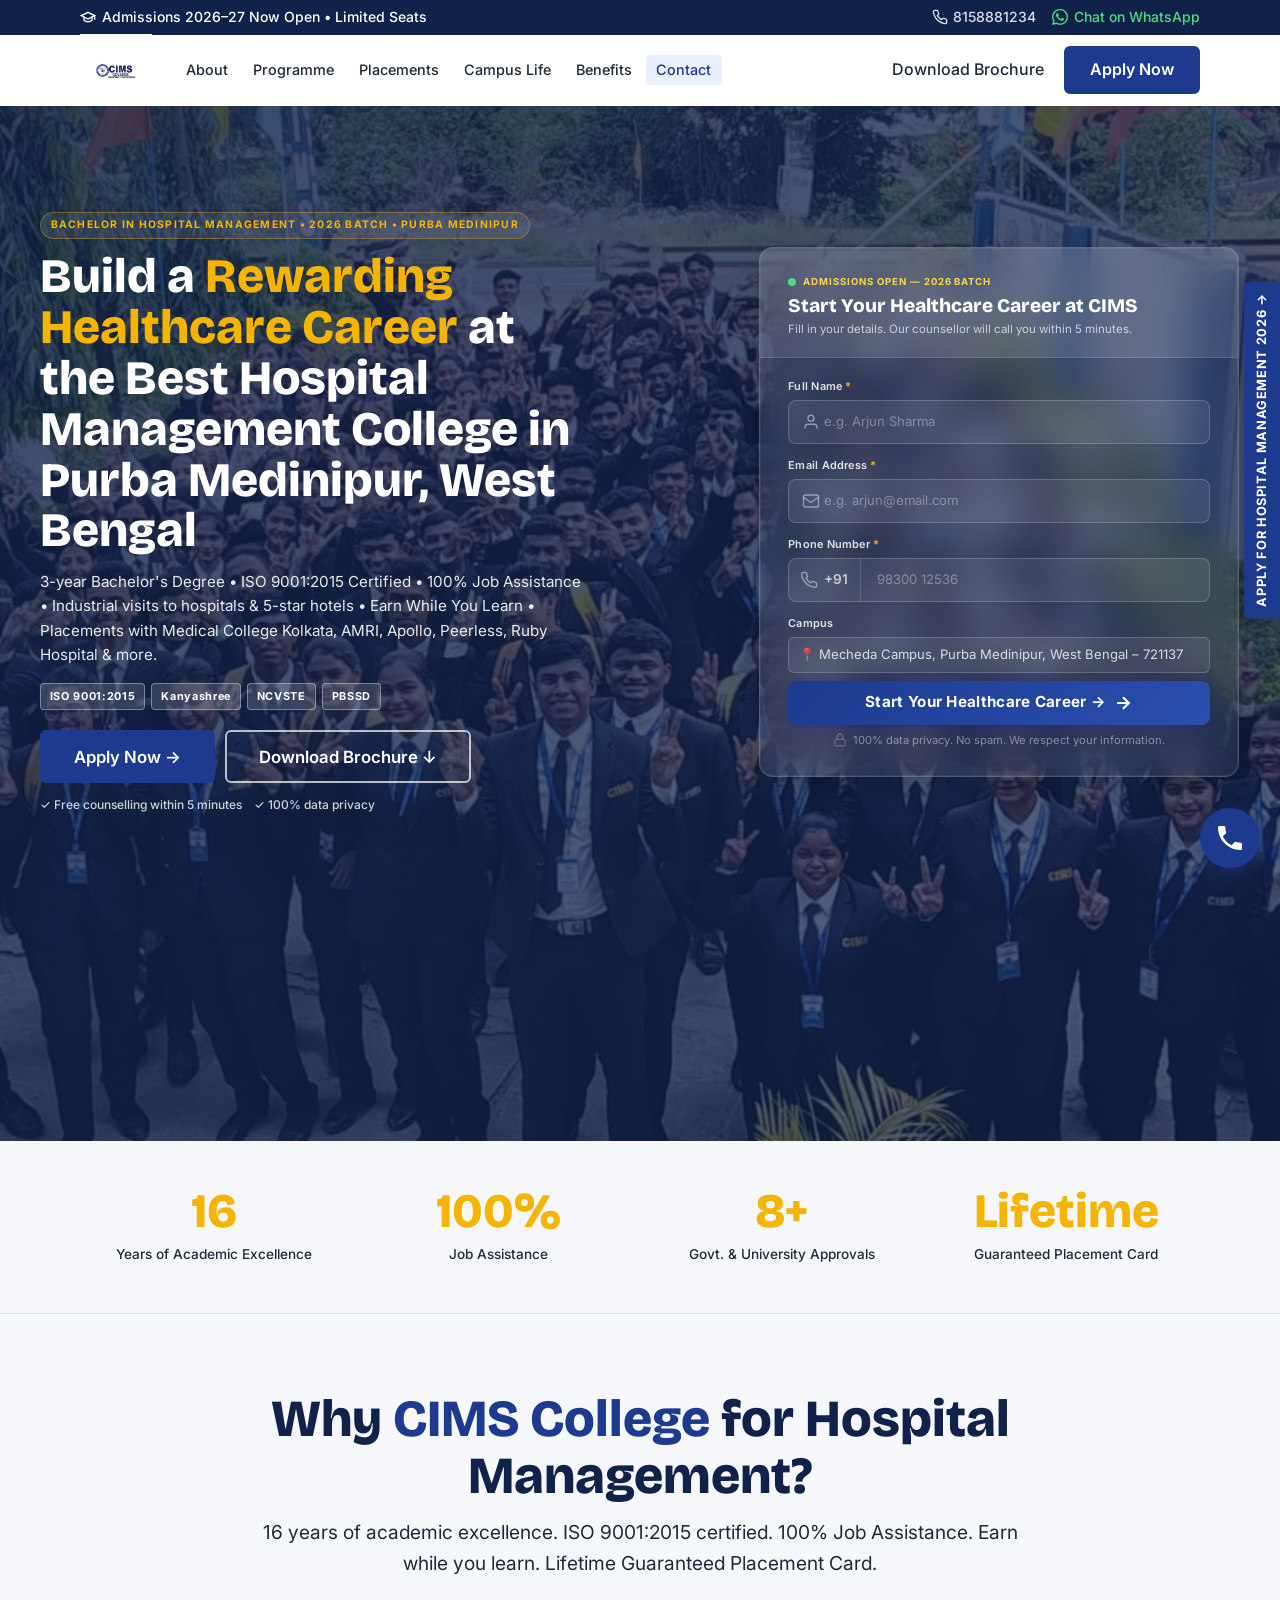
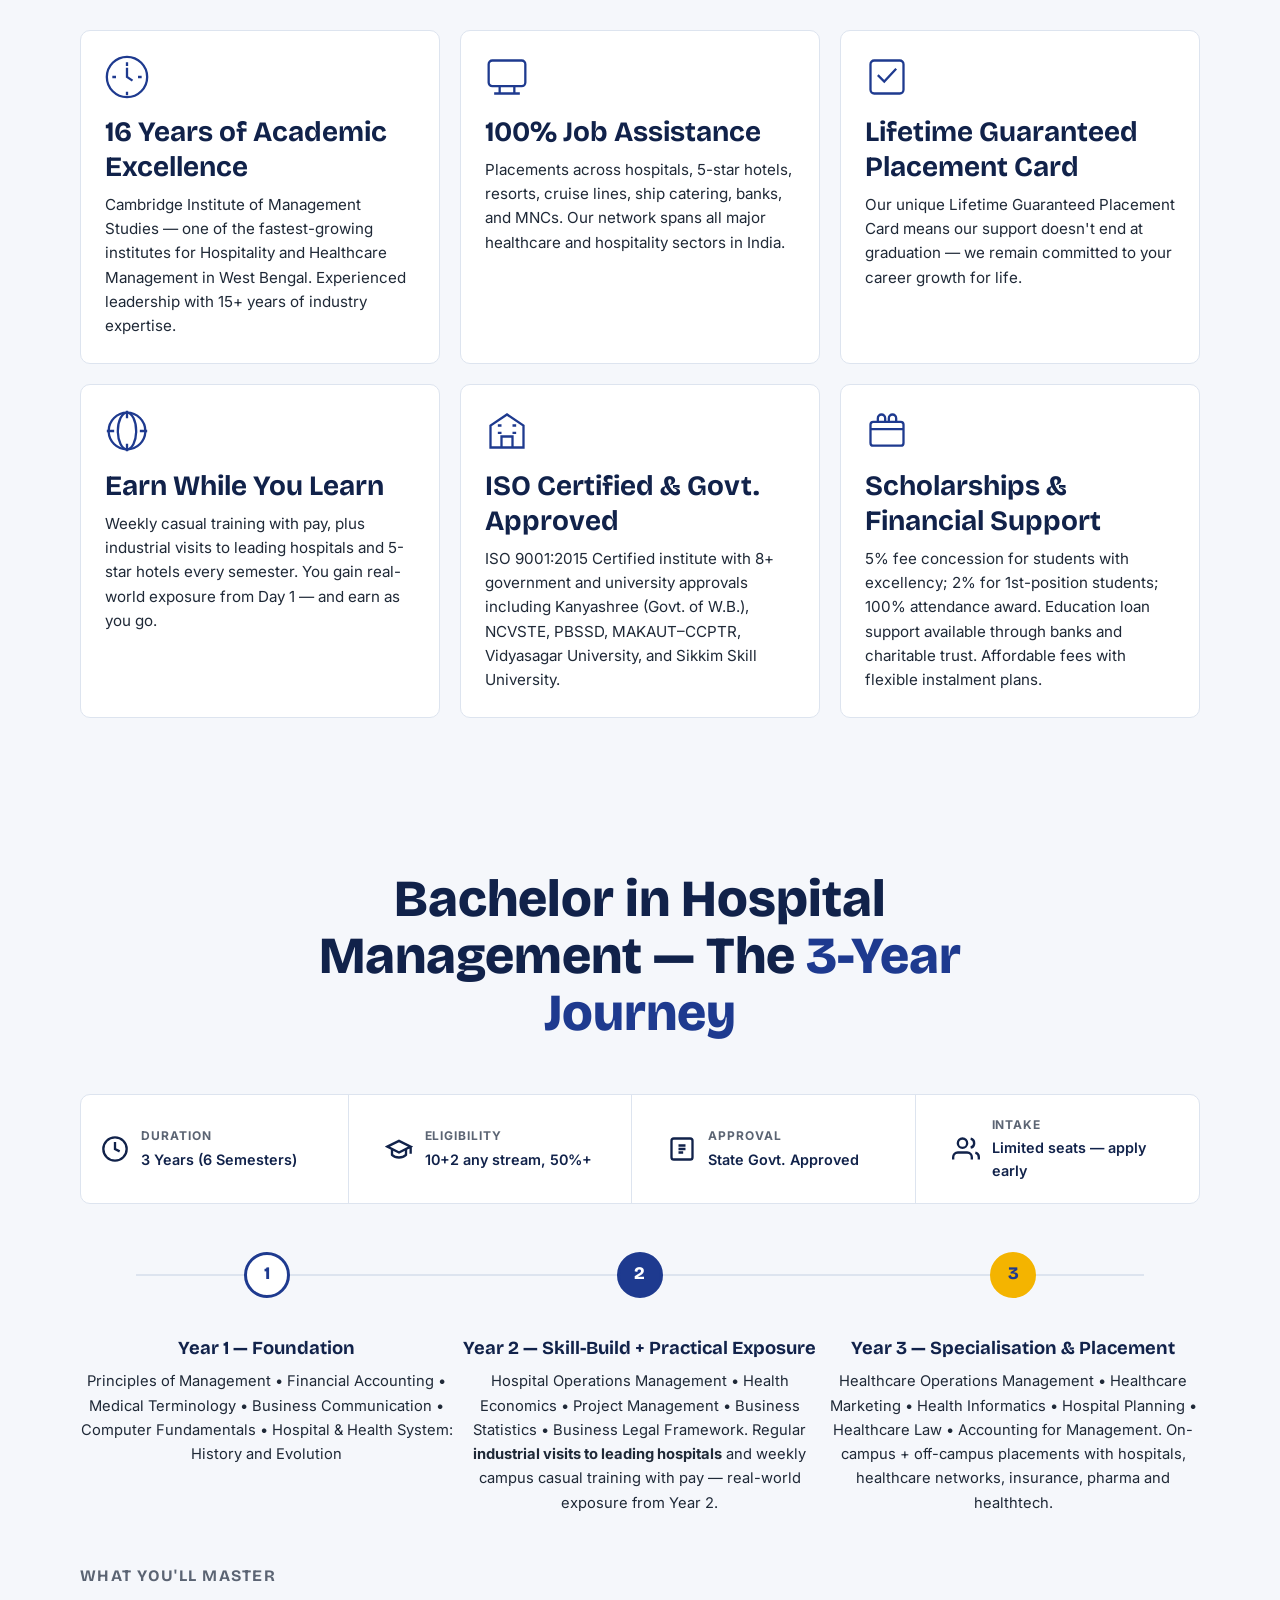
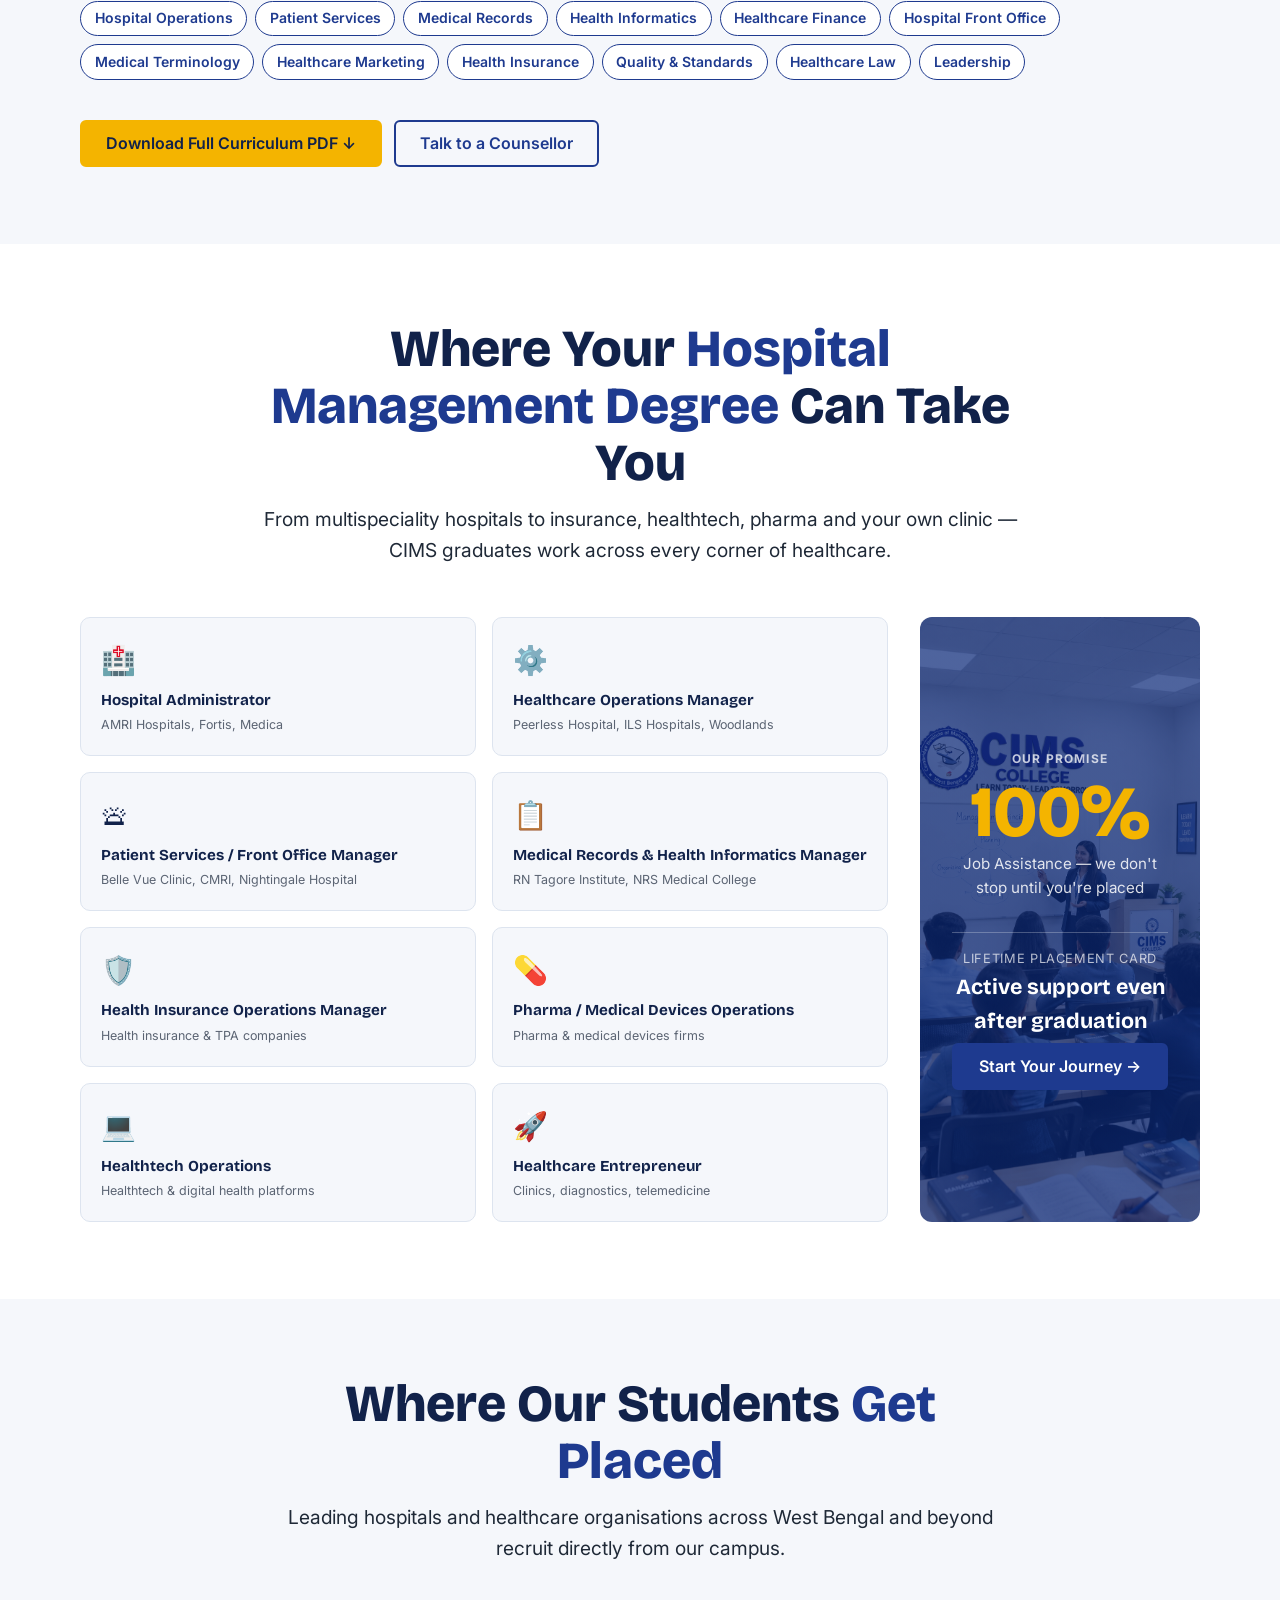
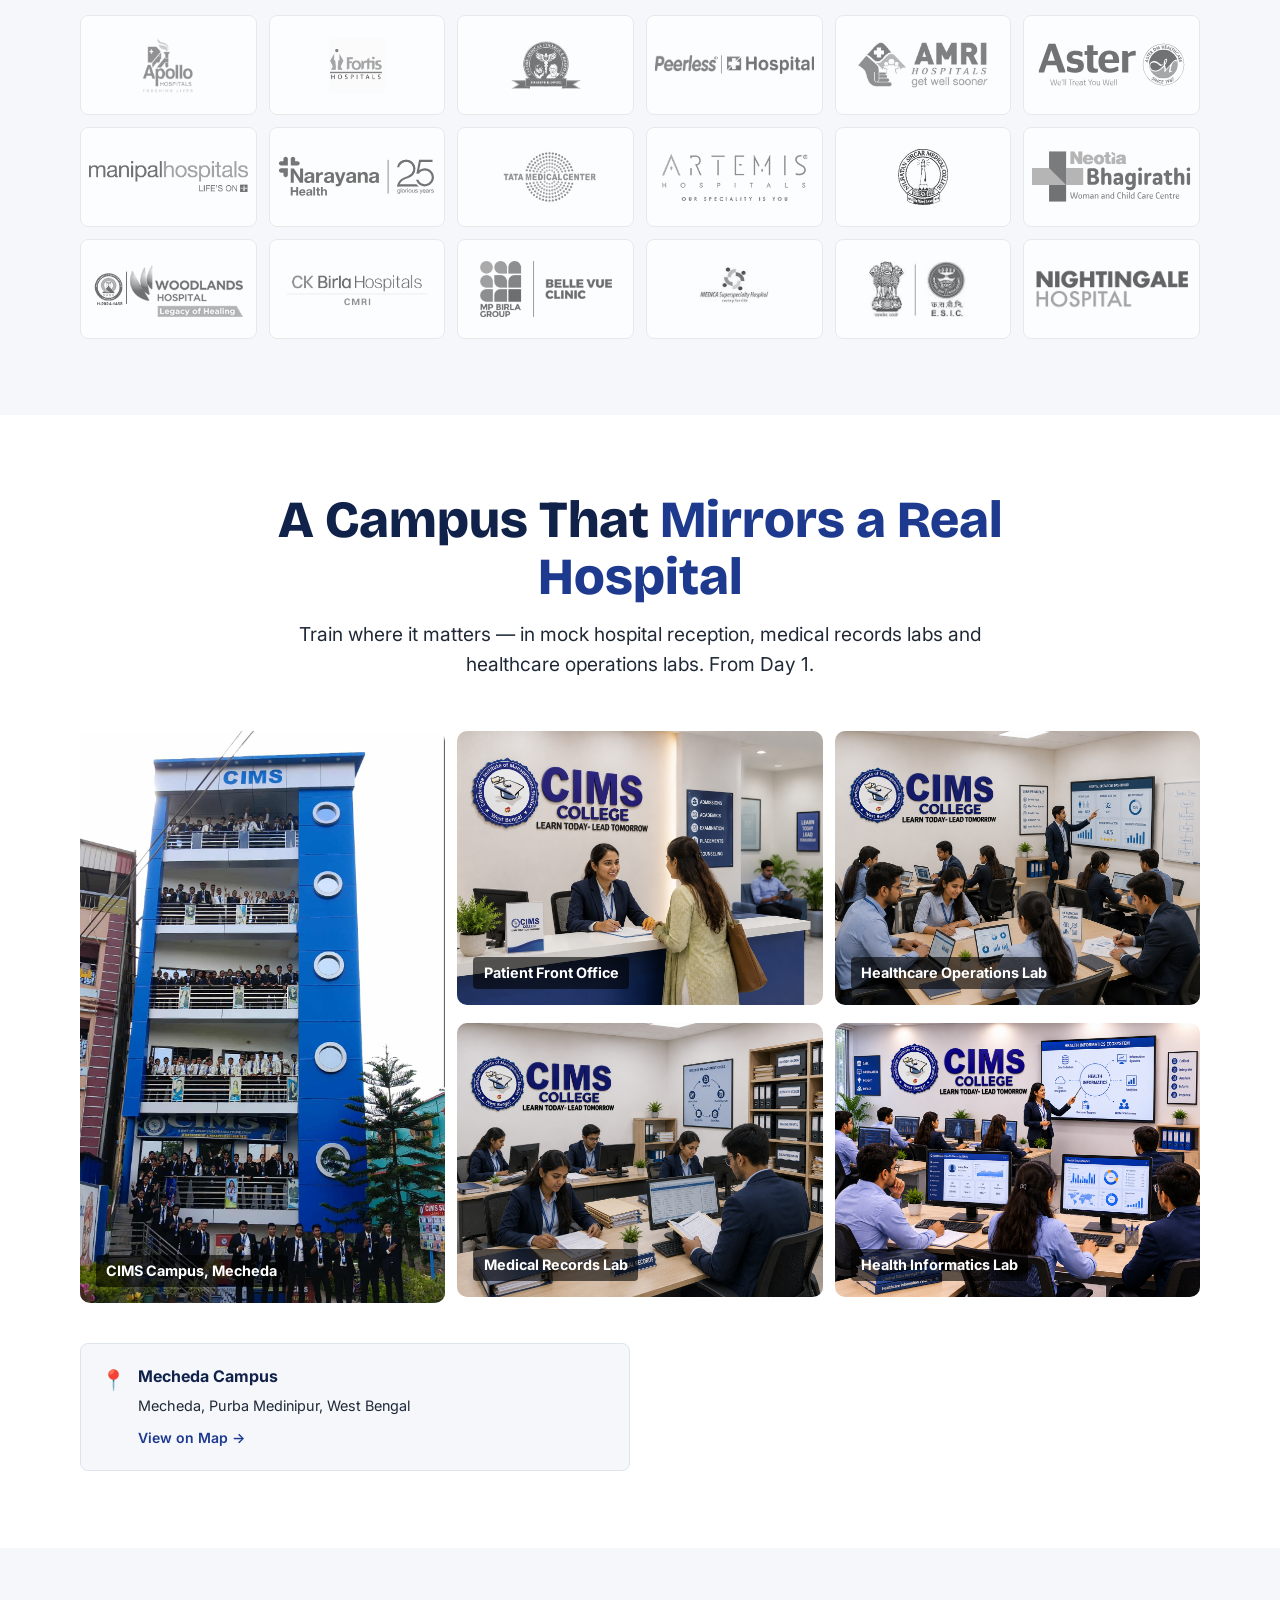
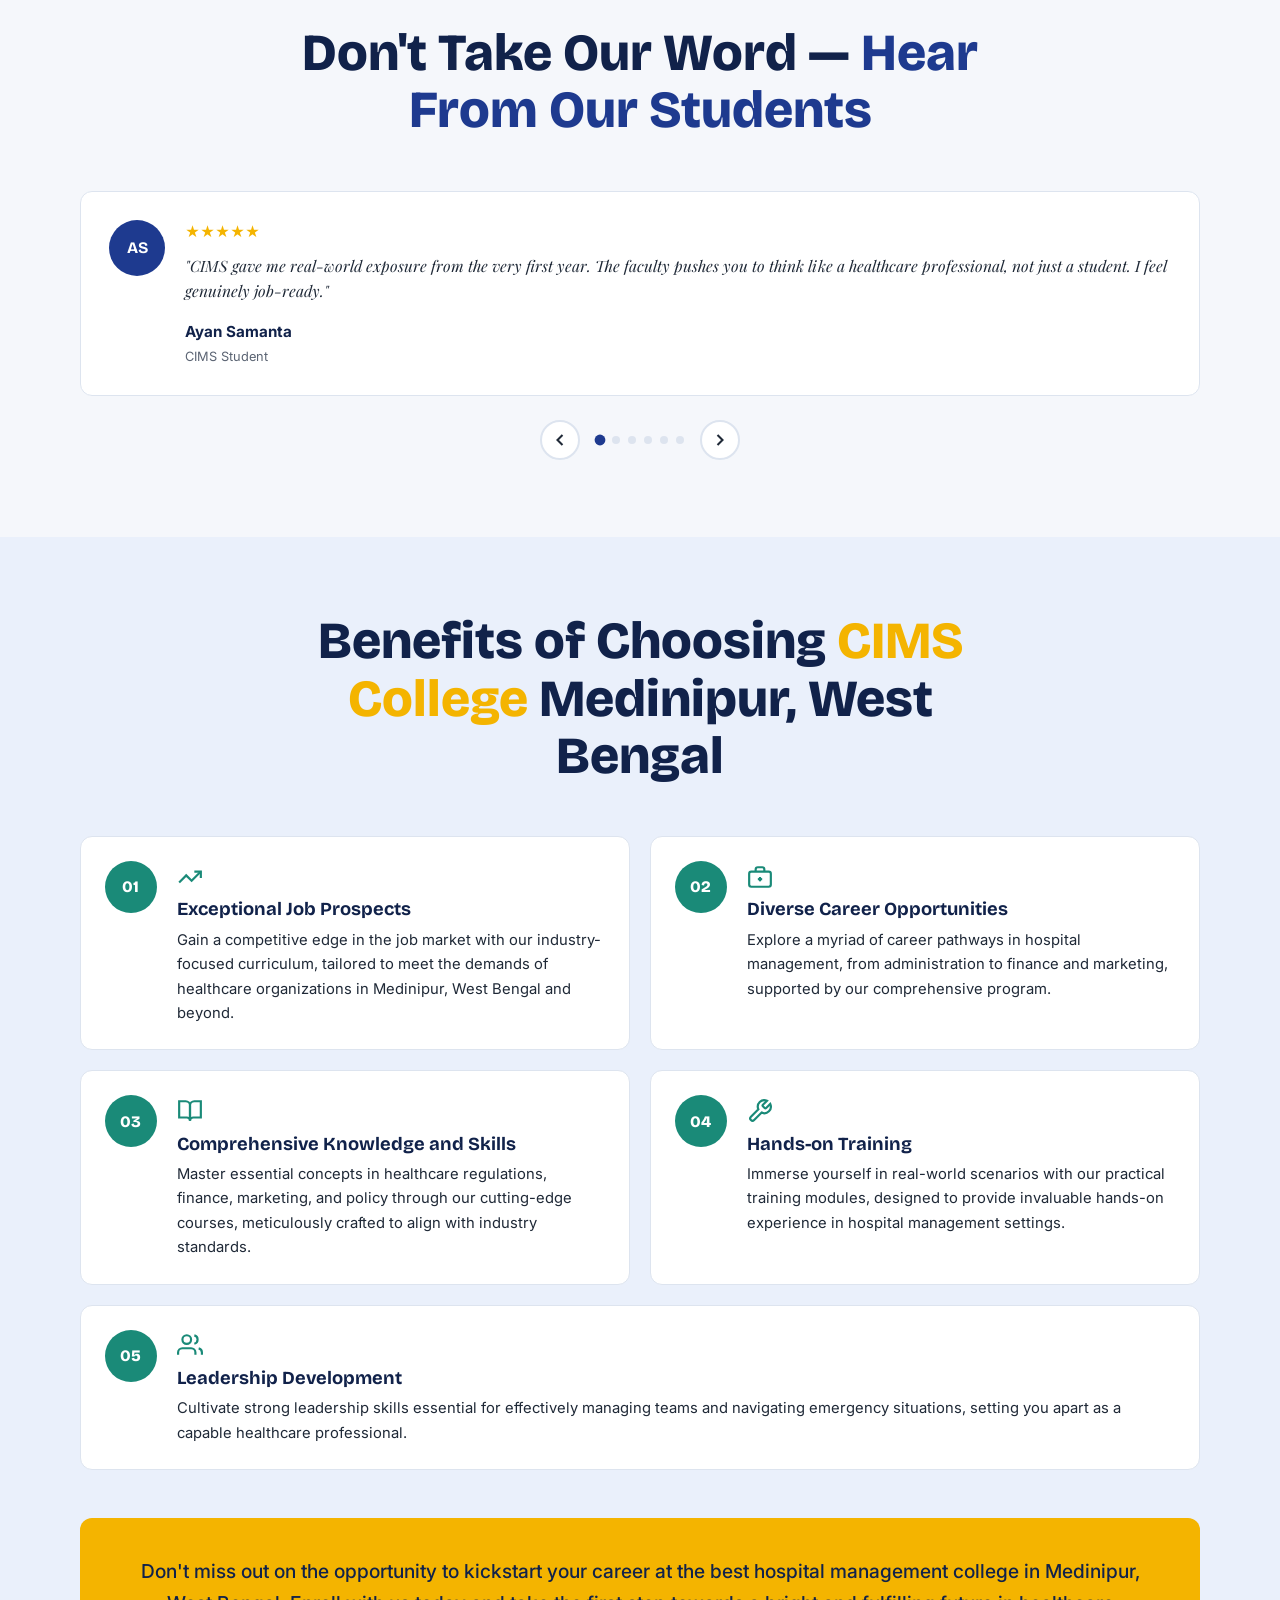
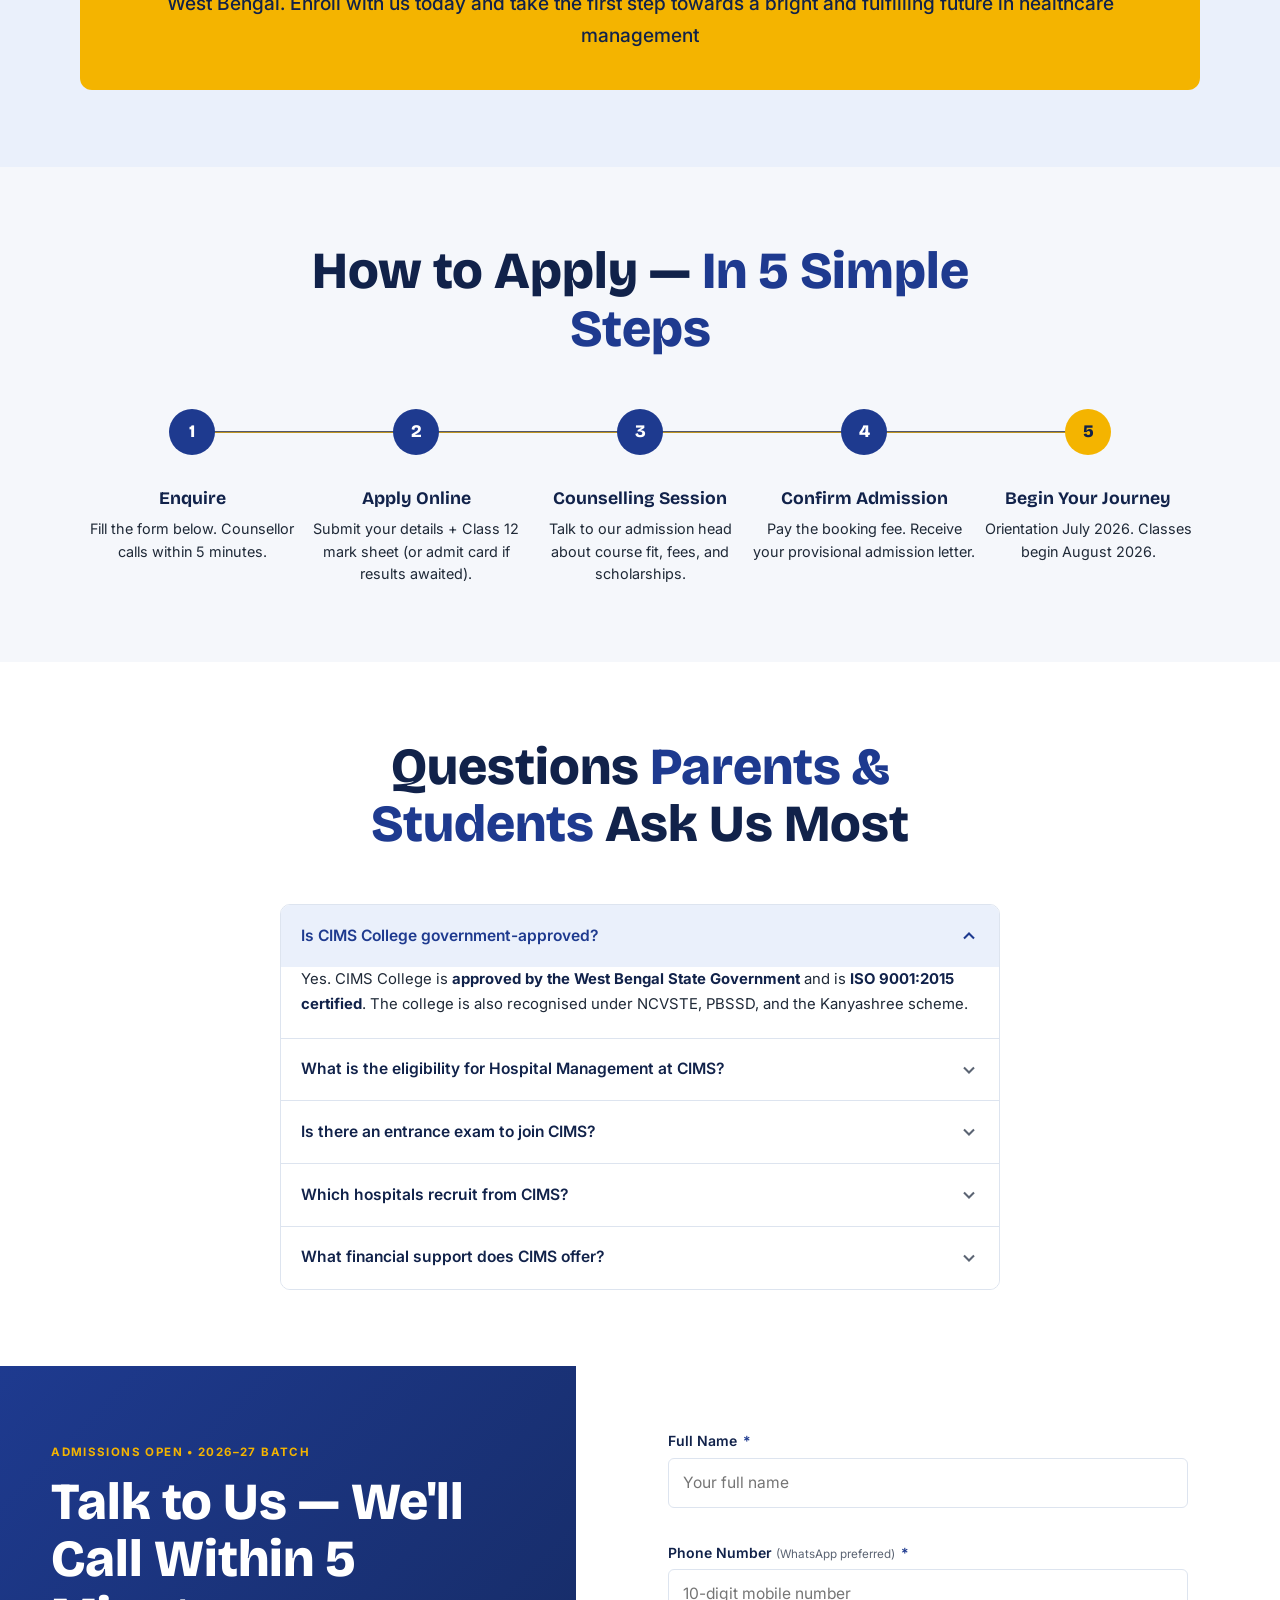
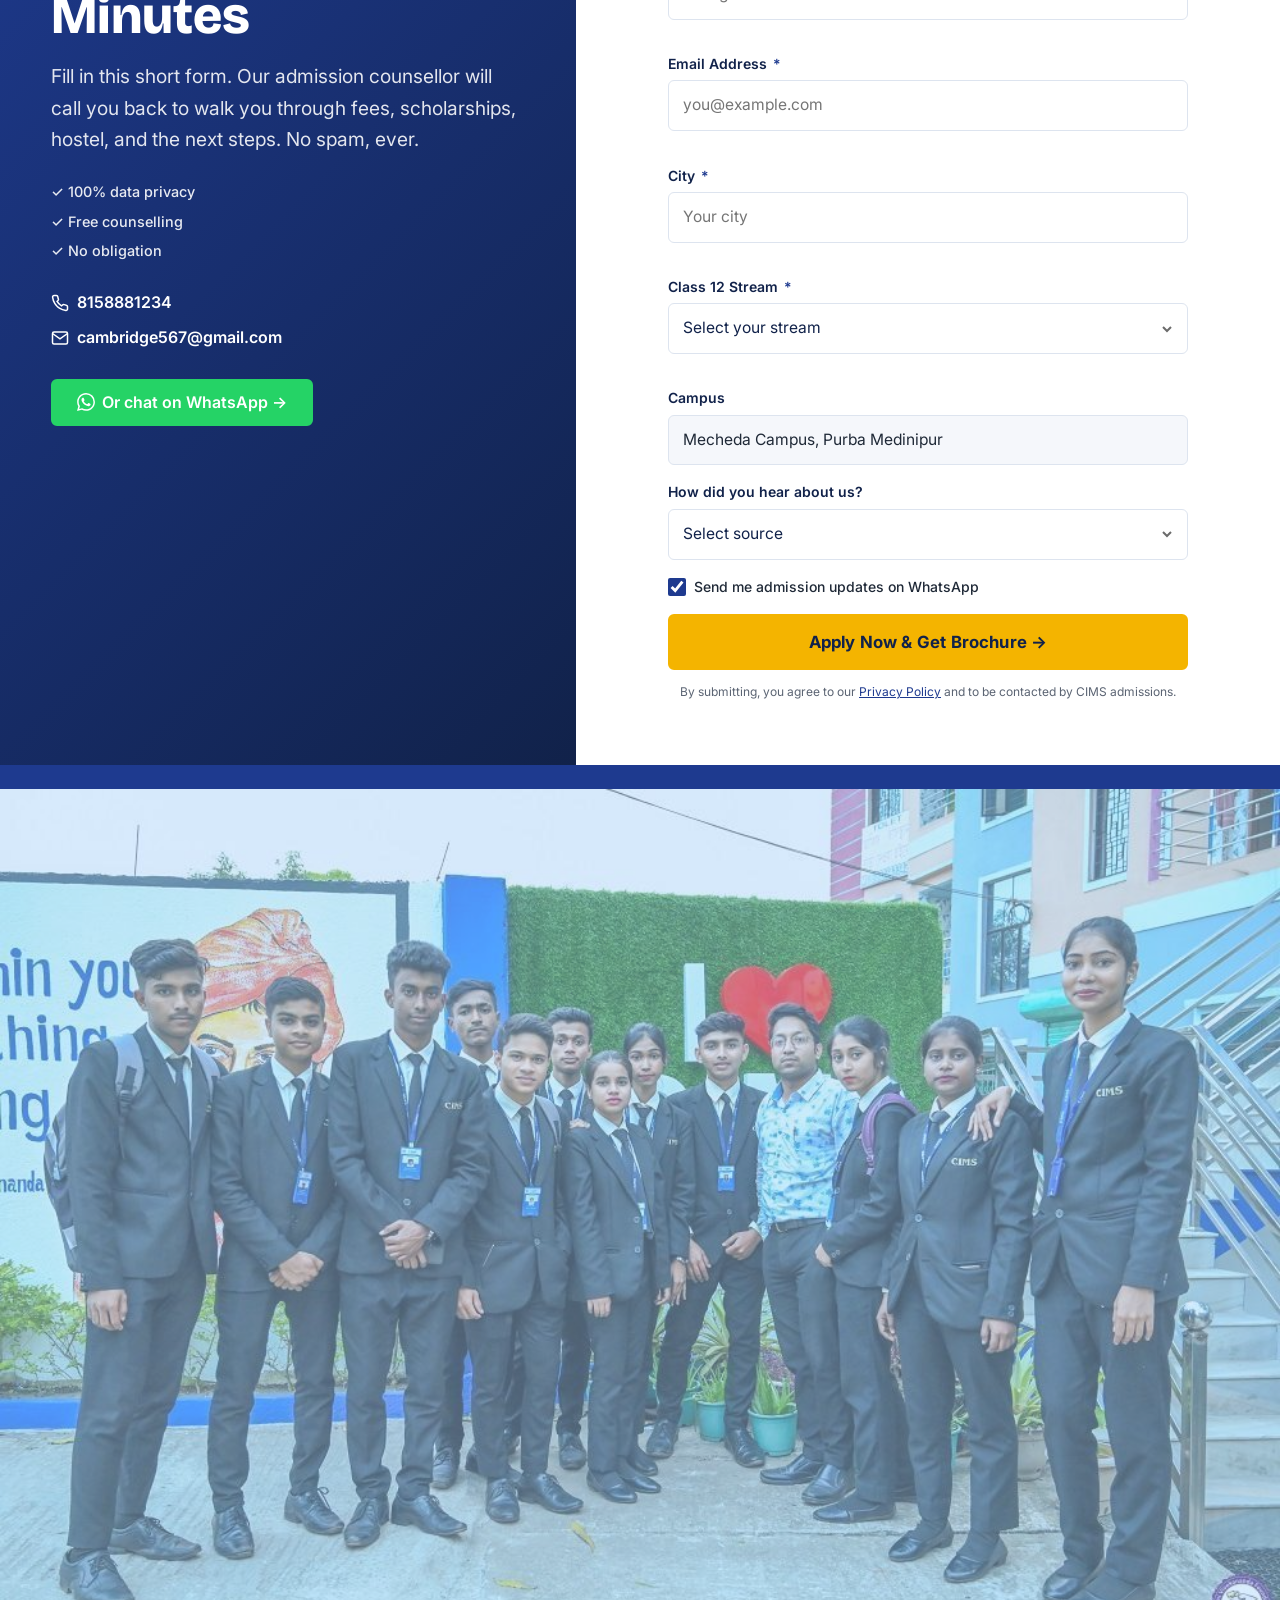
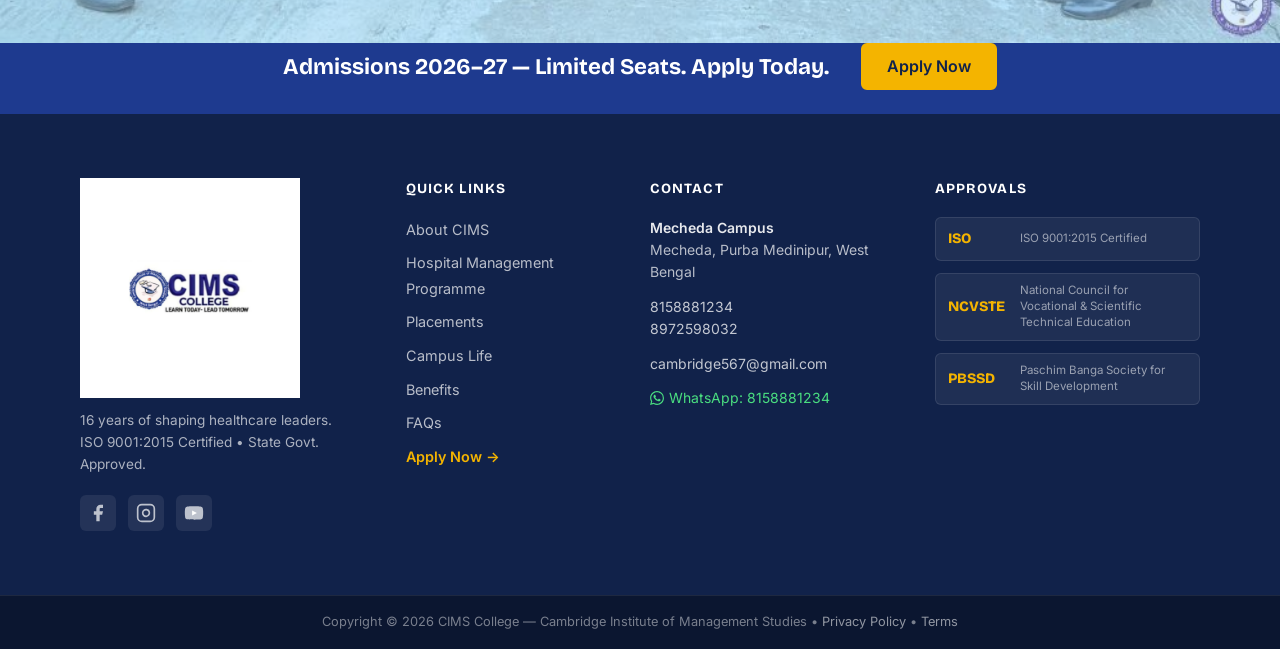
==== commit 9dcb9c9b: "2nd commit" ====
--- a/index.html
+++ b/index.html
@@ -142,10 +142,10 @@
             <path
               d="M22 16.92v3a2 2 0 01-2.18 2 19.79 19.79 0 01-8.63-3.07 19.5 19.5 0 01-6-6 19.79 19.79 0 01-3.07-8.67A2 2 0 014.11 2h3a2 2 0 012 1.72c.127.96.361 1.903.7 2.81a2 2 0 01-.45 2.11L8.09 9.91a16 16 0 006 6l1.27-1.27a2 2 0 012.11-.45c.907.339 1.85.573 2.81.7A2 2 0 0122 16.92z" />
           </svg>
-          +91 8158881234
+          8158881234
         </a>
         <!-- TODO: confirm official WhatsApp number with client -->
-        <a href="https://wa.me/918158881234" class="utility-bar__link utility-bar__whatsapp" target="_blank"
+        <a href="https://wa.me/8158881234" class="utility-bar__link utility-bar__whatsapp" target="_blank"
           rel="noopener noreferrer" aria-label="Chat on WhatsApp" data-track="whatsapp_click">
           <svg class="icon icon--sm" aria-hidden="true" viewBox="0 0 24 24" fill="currentColor">
             <path
@@ -170,7 +170,7 @@
           <li><a href="#programme" class="site-nav__link">Programme</a></li>
           <li><a href="#placements" class="site-nav__link">Placements</a></li>
           <li><a href="#campus" class="site-nav__link">Campus Life</a></li>
-          <li><a href="#fees" class="site-nav__link">Fees</a></li>
+          <li><a href="#fees" class="site-nav__link">Benefits</a></li>
           <li><a href="#apply" class="site-nav__link">Contact</a></li>
         </ul>
       </nav>
@@ -206,7 +206,7 @@
           <li><a href="#programme" class="mobile-drawer__link">Programme</a></li>
           <li><a href="#placements" class="mobile-drawer__link">Placements</a></li>
           <li><a href="#campus" class="mobile-drawer__link">Campus Life</a></li>
-          <li><a href="#fees" class="mobile-drawer__link">Fees</a></li>
+          <li><a href="#fees" class="mobile-drawer__link">Benefits</a></li>
           <li><a href="#apply" class="mobile-drawer__link">Contact</a></li>
         </ul>
       </nav>
@@ -234,8 +234,8 @@
   </div>
 
   <!-- ===== SECTION 4: Call Now Floating Button ===== -->
-  <a href="tel:+918158881234"
-    class="call-fab" aria-label="Call us now at +91 8158881234"
+  <a href="tel:8158881234"
+    class="call-fab" aria-label="Call us now at 8158881234"
     data-track="phone_click">
     <svg class="call-fab__icon" viewBox="0 0 24 24" fill="white" aria-hidden="true">
       <path
@@ -774,7 +774,7 @@
 
           <div class="bento-cell bento-cell--large">
             <picture>
-              <img src="assets/images/CIMS_campus.avif"
+              <img src="assets/campus/campus5.jpeg"
                 alt="CIMS College campus — healthcare management training facility at Mecheda, Purba Medinipur"
                 loading="lazy" decoding="async" width="600" height="740">
             </picture>
@@ -985,92 +985,88 @@
       </div>
     </section>
 
-    <!-- ===== SECTION 13: Fees & Scholarships ===== -->
-    <section class="section" id="fees" aria-labelledby="fees-headline">
+    <!-- ===== SECTION 13: Benefits of Choosing CIMS ===== -->
+    <section class="section section--benefits" id="fees" aria-labelledby="benefits-headline">
       <div class="container">
         <div class="section__header">
-          <h2 class="section__title" id="fees-headline">
-            Honest Fees. Real Scholarships. <span class="text-red">Real Loan Help.</span>
+          <h2 class="section__title" id="benefits-headline">
+            Benefits of Choosing <span class="text-gold">CIMS College</span> Medinipur, West Bengal
           </h2>
-          <p class="section__subtitle">Most colleges hide fees until you visit. We don't. Here's exactly what you'll pay
-            — and how to fund it.</p>
-        </div>
-
-        <div class="fees-layout">
-          <div class="fees-table-wrap">
-            <table class="fees-table" aria-label="Hospital Management programme fee breakdown">
-              <caption class="fees-table__caption">Bachelor in Hospital Management Fee Breakdown
-              </caption>
-              <thead>
-                <tr>
-                  <th scope="col">Fee Component</th>
-                  <th scope="col">Amount</th>
-                </tr>
-              </thead>
-              <tbody>
-                <tr>
-                  <td>Year 1 Tuition Fee</td>
-                  <!-- PLACEHOLDER: Confirm exact fee with client before launch -->
-                  <td>₹ [Contact Admission Department]</td>
-                </tr>
-                <tr>
-                  <td>One-time Admission Fee</td>
-                  <td>₹ [Contact Admission Department]</td>
-                </tr>
-                <tr>
-                  <td>Uniform + Kit (one-time)</td>
-                  <td>₹ [Contact Admission Department]</td>
-                </tr>
-                <tr>
-                  <td>Industrial Training Fee (Year 2)</td>
-                  <td>₹ [Contact Admission Department]</td>
-                </tr>
-                <tr>
-                  <td>Hostel (optional, per year)</td>
-                  <td>₹ [Contact Admission Department]</td>
-                </tr>
-                <tr class="fees-table__total">
-                  <td><strong>Total Programme Cost (3 years)</strong></td>
-                  <td><strong>₹ [Contact Admission Department]</strong></td>
-                </tr>
-              </tbody>
-            </table>
-            <p class="fees-table__note">
-              <svg class="icon icon--sm" viewBox="0 0 24 24" fill="none" stroke="currentColor" stroke-width="2"
-                aria-hidden="true">
-                <circle cx="12" cy="12" r="10" />
-                <path d="M12 8v4M12 16h.01" />
-              </svg>
-              Final fees are confirmed at the counselling stage. We don't believe in hidden costs.
-            </p>
-          </div>
-
-          <div class="funding-cards">
-            <article class="funding-card">
-              <span class="funding-card__icon" aria-hidden="true">🏅</span>
-              <h3 class="funding-card__title">Excellency Concession — 5% Off</h3>
-              <p class="funding-card__desc">For students who demonstrate outstanding academic performance. Awarded at
-                admission counselling.</p>
-            </article>
-            <article class="funding-card">
-              <span class="funding-card__icon" aria-hidden="true">🥇</span>
-              <h3 class="funding-card__title">First-Position Concession — 2% Off</h3>
-              <p class="funding-card__desc">For students with a first-position standing in their school or board
-                examination.</p>
-            </article>
-            <article class="funding-card">
-              <span class="funding-card__icon" aria-hidden="true">📅</span>
-              <h3 class="funding-card__title">100% Attendance Award</h3>
-              <p class="funding-card__desc">Students maintaining perfect attendance each semester receive a recognition
-                award as an incentive for dedication.</p>
-            </article>
-            <article class="funding-card">
-              <span class="funding-card__icon" aria-hidden="true">🏦</span>
-              <h3 class="funding-card__title">Education Loan Support</h3>
-              <p class="funding-card__desc">Loan assistance through banks and charitable trust. Flexible instalment
-                plans available — no one is turned away for financial reasons.</p>
-            </article>
-          </div>
+        </div>
+
+        <ol class="benefits-list" aria-label="Benefits of choosing CIMS College for hospital management">
+          <li class="benefit-item">
+            <div class="benefit-item__num" aria-hidden="true">01</div>
+            <div class="benefit-item__body">
+              <div class="benefit-item__icon" aria-hidden="true">
+                <svg viewBox="0 0 24 24" fill="none" stroke="currentColor" stroke-width="2" width="26" height="26">
+                  <polyline points="22 7 13.5 15.5 8.5 10.5 2 17" />
+                  <polyline points="16 7 22 7 22 13" />
+                </svg>
+              </div>
+              <h3 class="benefit-item__title">Exceptional Job Prospects</h3>
+              <p class="benefit-item__desc">Gain a competitive edge in the job market with our industry-focused curriculum, tailored to meet the demands of healthcare organizations in Medinipur, West Bengal and beyond.</p>
+            </div>
+          </li>
+          <li class="benefit-item">
+            <div class="benefit-item__num" aria-hidden="true">02</div>
+            <div class="benefit-item__body">
+              <div class="benefit-item__icon" aria-hidden="true">
+                <svg viewBox="0 0 24 24" fill="none" stroke="currentColor" stroke-width="2" width="26" height="26">
+                  <rect x="2" y="7" width="20" height="14" rx="2" ry="2" />
+                  <path d="M16 7V5a2 2 0 00-2-2h-4a2 2 0 00-2 2v2" />
+                  <line x1="12" y1="12" x2="12" y2="16" />
+                  <line x1="10" y1="14" x2="14" y2="14" />
+                </svg>
+              </div>
+              <h3 class="benefit-item__title">Diverse Career Opportunities</h3>
+              <p class="benefit-item__desc">Explore a myriad of career pathways in hospital management, from administration to finance and marketing, supported by our comprehensive program.</p>
+            </div>
+          </li>
+          <li class="benefit-item">
+            <div class="benefit-item__num" aria-hidden="true">03</div>
+            <div class="benefit-item__body">
+              <div class="benefit-item__icon" aria-hidden="true">
+                <svg viewBox="0 0 24 24" fill="none" stroke="currentColor" stroke-width="2" width="26" height="26">
+                  <path d="M2 3h6a4 4 0 014 4v14a3 3 0 00-3-3H2z" />
+                  <path d="M22 3h-6a4 4 0 00-4 4v14a3 3 0 013-3h7z" />
+                </svg>
+              </div>
+              <h3 class="benefit-item__title">Comprehensive Knowledge and Skills</h3>
+              <p class="benefit-item__desc">Master essential concepts in healthcare regulations, finance, marketing, and policy through our cutting-edge courses, meticulously crafted to align with industry standards.</p>
+            </div>
+          </li>
+          <li class="benefit-item">
+            <div class="benefit-item__num" aria-hidden="true">04</div>
+            <div class="benefit-item__body">
+              <div class="benefit-item__icon" aria-hidden="true">
+                <svg viewBox="0 0 24 24" fill="none" stroke="currentColor" stroke-width="2" width="26" height="26">
+                  <path d="M14.7 6.3a1 1 0 000 1.4l1.6 1.6a1 1 0 001.4 0l3.77-3.77a6 6 0 01-7.94 7.94l-6.91 6.91a2.12 2.12 0 01-3-3l6.91-6.91a6 6 0 017.94-7.94l-3.76 3.76z" />
+                </svg>
+              </div>
+              <h3 class="benefit-item__title">Hands-on Training</h3>
+              <p class="benefit-item__desc">Immerse yourself in real-world scenarios with our practical training modules, designed to provide invaluable hands-on experience in hospital management settings.</p>
+            </div>
+          </li>
+          <li class="benefit-item">
+            <div class="benefit-item__num" aria-hidden="true">05</div>
+            <div class="benefit-item__body">
+              <div class="benefit-item__icon" aria-hidden="true">
+                <svg viewBox="0 0 24 24" fill="none" stroke="currentColor" stroke-width="2" width="26" height="26">
+                  <path d="M17 21v-2a4 4 0 00-4-4H5a4 4 0 00-4 4v2" />
+                  <circle cx="9" cy="7" r="4" />
+                  <path d="M23 21v-2a4 4 0 00-3-3.87" />
+                  <path d="M16 3.13a4 4 0 010 7.75" />
+                </svg>
+              </div>
+              <h3 class="benefit-item__title">Leadership Development</h3>
+              <p class="benefit-item__desc">Cultivate strong leadership skills essential for effectively managing teams and navigating emergency situations, setting you apart as a capable healthcare professional.</p>
+            </div>
+          </li>
+        </ol>
+
+        <div class="benefits-cta" role="complementary">
+          <p class="benefits-cta__text">Don't miss out on the opportunity to kickstart your career at the best hospital management college in Medinipur, West Bengal. Enroll with us today and take the first step towards a bright and fulfilling future in healthcare management</p>
         </div>
 
       </div>
@@ -1226,7 +1222,7 @@
             Talk to Us — We'll Call Within 5 Minutes
           </h2>
           <p class="apply-left__body">
-            Fill this short form. Our admission counsellor will call you back to walk you through fees, scholarships,
+            Fill in this short form. Our admission counsellor will call you back to walk you through fees, scholarships,
             hostel, and the next steps. No spam, ever.
           </p>
           <ul class="apply-left__trust" aria-label="Trust indicators" role="list">
@@ -1242,7 +1238,7 @@
                 <path
                   d="M22 16.92v3a2 2 0 01-2.18 2 19.79 19.79 0 01-8.63-3.07 19.5 19.5 0 01-6-6 19.79 19.79 0 01-3.07-8.67A2 2 0 014.11 2h3a2 2 0 012 1.72c.127.96.361 1.903.7 2.81a2 2 0 01-.45 2.11L8.09 9.91a16 16 0 006 6l1.27-1.27a2 2 0 012.11-.45c.907.339 1.85.573 2.81.7A2 2 0 0122 16.92z" />
               </svg>
-              +91 8158881234
+              8158881234
             </a>
             <a href="mailto:cambridge567@gmail.com" class="apply-left__contact-link" aria-label="Email CIMS admissions">
               <svg class="icon" viewBox="0 0 24 24" fill="none" stroke="currentColor" stroke-width="2" width="18"
@@ -1253,7 +1249,7 @@
               cambridge567@gmail.com
             </a>
           </div>
-          <a href="https://wa.me/918158881234?text=Hi%20CIMS%2C%20I%27m%20interested%20in%20the%20Hospital%20Management%20course"
+          <a href="https://wa.me/8158881234?text=Hi%20CIMS%2C%20I%27m%20interested%20in%20the%20Hospital%20Management%20course"
             class="btn btn--whatsapp apply-left__wa" target="_blank" rel="noopener noreferrer"
             data-track="whatsapp_click" aria-label="Chat on WhatsApp">
             <svg class="icon" viewBox="0 0 24 24" fill="currentColor" width="18" height="18" aria-hidden="true">
@@ -1445,7 +1441,7 @@
               <li><a href="#programme" class="footer-links__link">Hospital Management Programme</a></li>
               <li><a href="#placements" class="footer-links__link">Placements</a></li>
               <li><a href="#campus" class="footer-links__link">Campus Life</a></li>
-              <li><a href="#fees" class="footer-links__link">Fees &amp; Scholarships</a></li>
+              <li><a href="#fees" class="footer-links__link">Benefits</a></li>
               <li><a href="#faq" class="footer-links__link">FAQs</a></li>
               <li><a href="#apply" class="footer-links__link footer-links__link--highlight">Apply Now →</a></li>
             </ul>
@@ -1460,20 +1456,20 @@
                 Mecheda, Purba Medinipur, West Bengal
               </p>
               <p>
-                <a href="tel:+918158881234" class="footer-address__link" data-track="phone_click">+91 8158881234</a><br>
-                <a href="tel:+918972598032" class="footer-address__link" data-track="phone_click">+91 8972598032</a>
+                <a href="tel:+918158881234" class="footer-address__link" data-track="phone_click"> 8158881234</a><br>
+                <a href="tel:+918972598032" class="footer-address__link" data-track="phone_click"> 8972598032</a>
               </p>
               <p>
                 <a href="mailto:cambridge567@gmail.com" class="footer-address__link">cambridge567@gmail.com</a>
               </p>
               <p>
-                <a href="https://wa.me/918158881234" class="footer-address__link footer-address__whatsapp"
+                <a href="https://wa.me/8158881234" class="footer-address__link footer-address__whatsapp"
                   target="_blank" rel="noopener noreferrer" data-track="whatsapp_click">
                   <svg viewBox="0 0 24 24" fill="currentColor" width="14" height="14" aria-hidden="true">
                     <path
                       d="M17.472 14.382c-.297-.149-1.758-.867-2.03-.967-.273-.099-.471-.148-.67.15-.197.297-.767.966-.94 1.164-.173.199-.347.223-.644.075-.297-.15-1.255-.463-2.39-1.475-.883-.788-1.48-1.761-1.653-2.059-.173-.297-.018-.458.13-.606.134-.133.298-.347.446-.52.149-.174.198-.298.298-.497.099-.198.05-.371-.025-.52-.075-.149-.669-1.612-.916-2.207-.242-.579-.487-.5-.669-.51-.173-.008-.371-.01-.57-.01-.198 0-.52.074-.792.372-.272.297-1.04 1.016-1.04 2.479 0 1.462 1.065 2.875 1.213 3.074.149.198 2.096 3.2 5.077 4.487.709.306 1.262.489 1.694.625.712.227 1.36.195 1.871.118.571-.085 1.758-.719 2.006-1.413.248-.694.248-1.289.173-1.413-.074-.124-.272-.198-.57-.347m-5.421 7.403h-.004a9.87 9.87 0 01-5.031-1.378l-.361-.214-3.741.982.998-3.648-.235-.374a9.86 9.86 0 01-1.51-5.26c.001-5.45 4.436-9.884 9.888-9.884 2.64 0 5.122 1.03 6.988 2.898a9.825 9.825 0 012.893 6.994c-.003 5.45-4.437 9.884-9.885 9.884m8.413-18.297A11.815 11.815 0 0012.05 0C5.495 0 .16 5.335.157 11.892c0 2.096.547 4.142 1.588 5.945L.057 24l6.305-1.654a11.882 11.882 0 005.683 1.448h.005c6.554 0 11.89-5.335 11.893-11.893a11.821 11.821 0 00-3.48-8.413z" />
                   </svg>
-                  WhatsApp: +91 8158881234
+                  WhatsApp: 8158881234
                 </a>
               </p>
             </address>
@@ -1486,10 +1482,10 @@
                 <span class="footer-affiliation-badge__abbr">ISO</span>
                 <span class="footer-affiliation-badge__name">ISO 9001:2015 Certified</span>
               </div>
-              <div class="footer-affiliation-badge">
+              <!-- <div class="footer-affiliation-badge">
                 <span class="footer-affiliation-badge__abbr">Govt.</span>
                 <span class="footer-affiliation-badge__name">West Bengal State Govt. Approved</span>
-              </div>
+              </div> -->
               <div class="footer-affiliation-badge">
                 <span class="footer-affiliation-badge__abbr">NCVSTE</span>
                 <span class="footer-affiliation-badge__name">National Council for Vocational &amp; Scientific Technical Education</span>
--- a/styles.css
+++ b/styles.css
@@ -21,7 +21,7 @@
   15. Partners Logo Wall
   16. Campus Bento Grid
   17. Testimonials Carousel
-  18. Fees & Scholarships
+  18. Benefits Section
   19. Admission Steps
   20. FAQ Accordion
   21. Apply / Lead Form Section
@@ -2689,145 +2689,124 @@
   outline-offset: 3px;
 }
 
-/* ─── 19. Fees & Scholarships ─────────────────────────────────────────────── */
-
-.fees-layout {
+/* ─── 19. Benefits Section ────────────────────────────────────────────────── */
+
+.section--benefits {
+  background: var(--sbihm-red-soft);
+}
+
+.section--benefits .section__title {
+  color: var(--sbihm-black);
+}
+
+.section--benefits .section__subtitle {
+  color: var(--sbihm-charcoal);
+}
+
+.benefits-list {
   display: flex;
   flex-direction: column;
-  gap: 2rem;
-}
-
-.fees-table-wrap {
-  flex: 1;
-  overflow-x: auto;
-  -webkit-overflow-scrolling: touch;
-}
-
-.fees-table {
-  width: 100%;
-  min-width: 320px;
-  border-collapse: collapse;
-  font-size: 0.95rem;
-  margin-bottom: 0.75rem;
-}
-
-.fees-table__caption {
-  font-size: 0.75rem;
-  font-weight: 600;
-  color: var(--sbihm-mute);
-  text-align: left;
-  margin-bottom: 0.5rem;
-  caption-side: top;
-  padding-bottom: 0.5rem;
-  letter-spacing: 0.03em;
-}
-
-.fees-table th {
-  background: var(--sbihm-red);
-  color: white;
-  font-weight: 700;
-  text-align: left;
-  padding: 0.85rem 1rem;
-  font-size: 0.85rem;
-  letter-spacing: 0.04em;
-  text-transform: uppercase;
-}
-
-.fees-table th:first-child {
-  border-radius: 8px 0 0 0;
-}
-
-.fees-table th:last-child {
-  border-radius: 0 8px 0 0;
-  text-align: right;
-}
-
-.fees-table td {
-  padding: 0.85rem 1rem;
-  border-bottom: 1px solid var(--sbihm-line);
-  color: var(--sbihm-charcoal);
-}
-
-.fees-table td:last-child {
-  text-align: right;
-  font-weight: 600;
-  color: var(--sbihm-black);
-}
-
-.fees-table tr:nth-child(even) td {
-  background: var(--sbihm-cream);
-}
-
-.fees-table__total td {
-  background: var(--sbihm-black) !important;
-  color: white !important;
-  font-weight: 700;
-  font-size: 1rem;
-}
-
-.fees-table__total td:last-child {
-  color: var(--sbihm-gold) !important;
-}
-
-.fees-table__note {
+  gap: 1.25rem;
+  list-style: none;
+  margin-bottom: clamp(2rem, 4vw, 3rem);
+}
+
+.benefit-item {
   display: flex;
   align-items: flex-start;
-  gap: 0.4rem;
-  font-size: 0.85rem;
-  color: var(--sbihm-mute);
-  font-style: italic;
-  background: var(--sbihm-cream);
+  gap: 1.25rem;
+  background: var(--sbihm-paper);
   border: 1px solid var(--sbihm-line);
-  border-radius: 6px;
-  padding: 0.75rem;
-}
-
-.funding-cards {
-  display: flex;
-  flex-direction: column;
-  gap: 1rem;
-}
-
-.funding-card {
-  background: var(--sbihm-cream);
-  border: 1px solid var(--sbihm-line);
-  border-left: 4px solid var(--sbihm-gold);
-  border-radius: 0 8px 8px 0;
-  padding: 1.25rem;
-}
-
-.funding-card__icon {
-  font-size: 1.5rem;
-  display: block;
-  margin-bottom: 0.5rem;
-}
-
-.funding-card__title {
+  border-radius: 12px;
+  padding: 1.5rem;
+  transition: box-shadow 0.2s ease, transform 0.2s ease;
+}
+
+.benefit-item:hover {
+  box-shadow: var(--sbihm-shadow);
+  transform: translateY(-2px);
+}
+
+.benefit-item__num {
+  flex-shrink: 0;
+  width: 52px;
+  height: 52px;
+  border-radius: 50%;
+  background: var(--cims-teal);
+  color: #ffffff;
   font-family: var(--font-display);
   font-size: 1rem;
+  font-weight: 800;
+  display: flex;
+  align-items: center;
+  justify-content: center;
+  letter-spacing: 0.02em;
+}
+
+.benefit-item__body {
+  flex: 1;
+  padding-top: 0.15rem;
+}
+
+.benefit-item__icon {
+  color: var(--cims-teal);
+  margin-bottom: 0.55rem;
+  display: flex;
+}
+
+.benefit-item__title {
+  font-family: var(--font-display);
+  font-size: 1.15rem;
   font-weight: 700;
   color: var(--sbihm-black);
-  margin-bottom: 0.35rem;
-}
-
-.funding-card__desc {
-  font-size: 0.875rem;
+  margin-bottom: 0.4rem;
+  line-height: 1.25;
+}
+
+.benefit-item__desc {
+  font-size: 0.925rem;
   color: var(--sbihm-charcoal);
-  line-height: 1.55;
-}
-
-@media (min-width: 1024px) {
-  .fees-layout {
-    flex-direction: row;
-    align-items: flex-start;
-  }
-
-  .fees-table-wrap {
-    flex: 3;
-  }
-
-  .funding-cards {
-    flex: 2;
+  line-height: 1.65;
+}
+
+.benefits-cta {
+  background: var(--sbihm-gold);
+  border-radius: 12px;
+  padding: clamp(1.5rem, 3vw, 2.5rem) clamp(1.5rem, 4vw, 3rem);
+  text-align: center;
+}
+
+.benefits-cta__text {
+  font-size: var(--fs-lead);
+  font-weight: 500;
+  color: var(--sbihm-navy);
+  line-height: 1.65;
+  margin: 0;
+}
+
+.benefits-cta__link {
+  color: var(--sbihm-navy);
+  font-weight: 700;
+  text-decoration: underline;
+  text-decoration-thickness: 2px;
+  text-underline-offset: 3px;
+  transition: color 0.15s;
+}
+
+.benefits-cta__link:hover,
+.benefits-cta__link:focus {
+  color: #000000;
+}
+
+@media (min-width: 768px) {
+  .benefits-list {
+    display: grid;
+    grid-template-columns: repeat(2, 1fr);
+    gap: 1.25rem;
+  }
+
+  .benefit-item:nth-child(5) {
+    grid-column: 1 / -1;
   }
 }
 
@@ -3932,19 +3911,6 @@
     padding: 1.25rem;
   }
 
-  /* ── Fees table ── */
-  /* overflow-x is already on the wrapper now; reduce font slightly */
-  .fees-table th,
-  .fees-table td {
-    padding: 0.65rem 0.75rem;
-    font-size: 0.875rem;
-  }
-
-  /* ── Funding cards ── */
-  .funding-card {
-    padding: 1rem;
-  }
-
   /* ── FAQ accordion ── */
   .faq-question {
     font-size: 0.9rem;
@@ -4051,11 +4017,6 @@
     object-position: top;
   }
 
-  /* Fees table font size for very small viewports */
-  .fees-table {
-    font-size: 0.82rem;
-  }
-
   /* Footer logo: constrain on small phones */
   .footer-col--brand img {
     width: 160px;
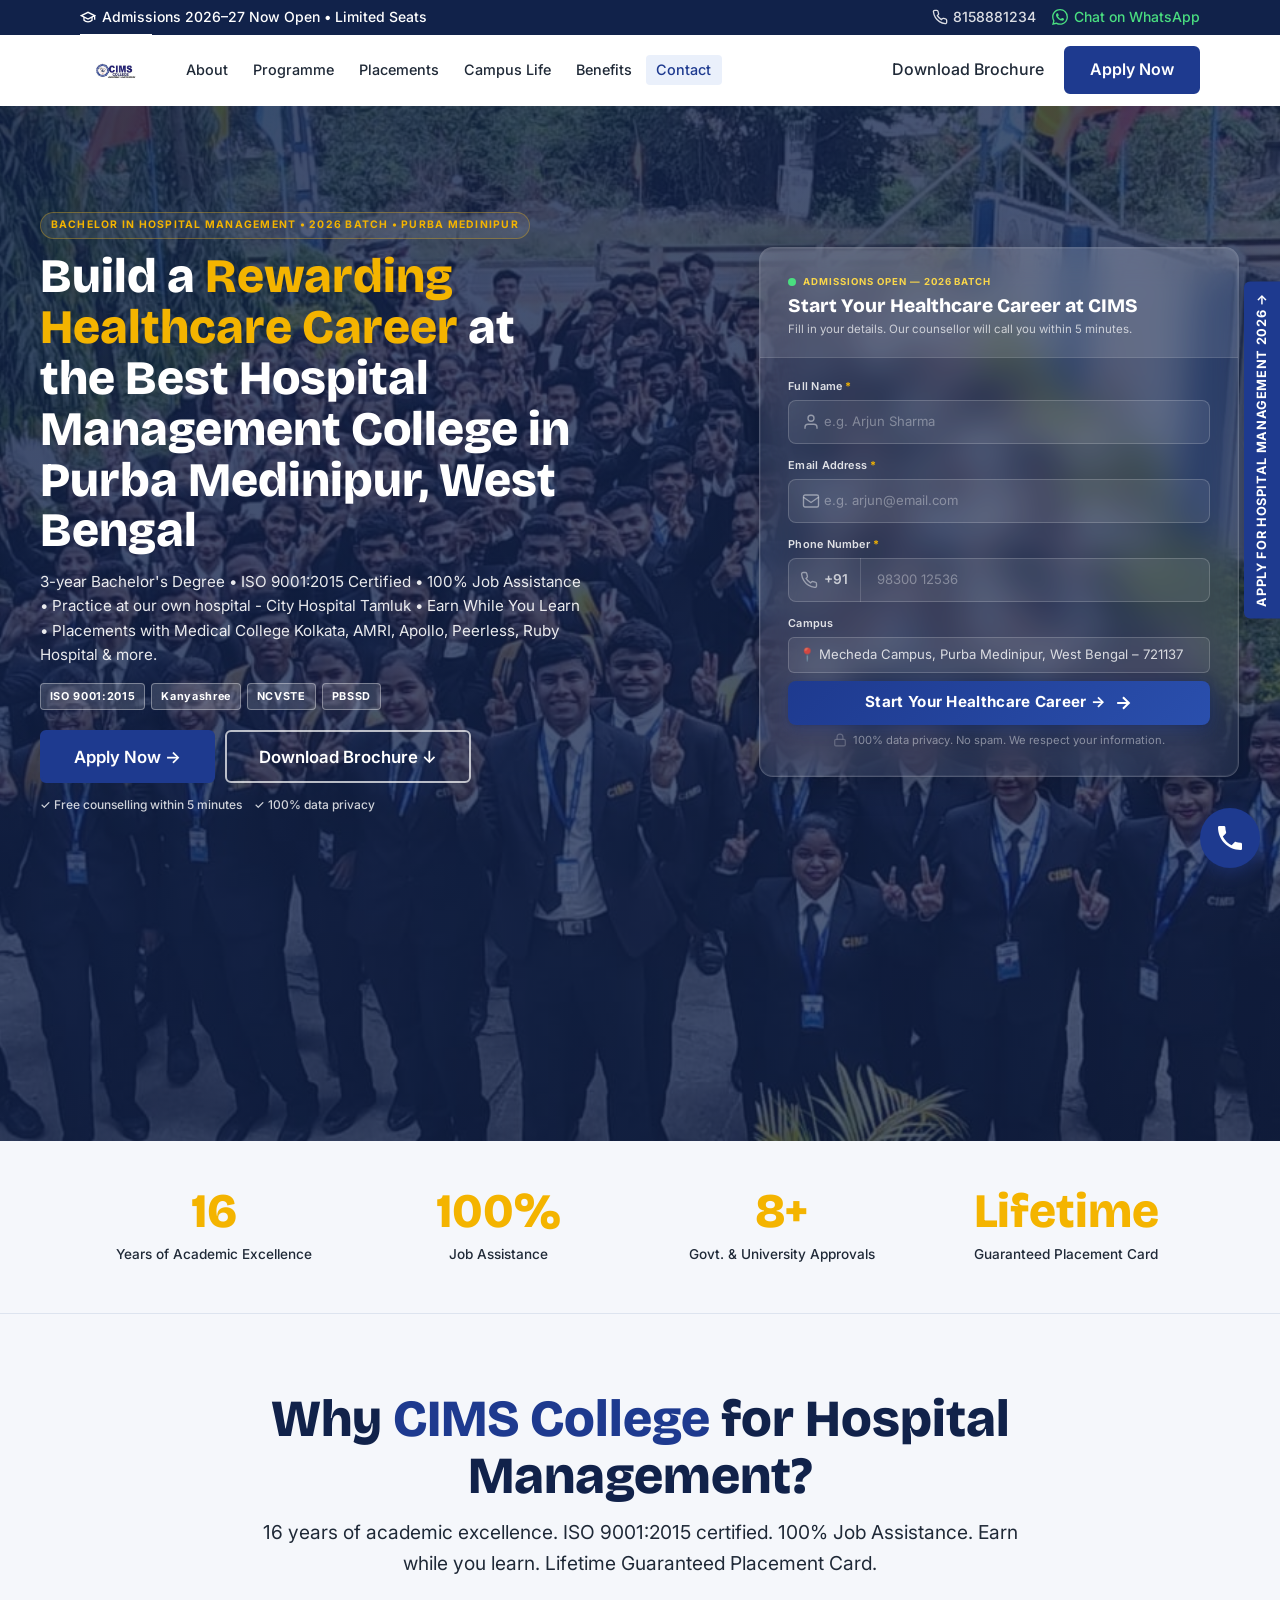
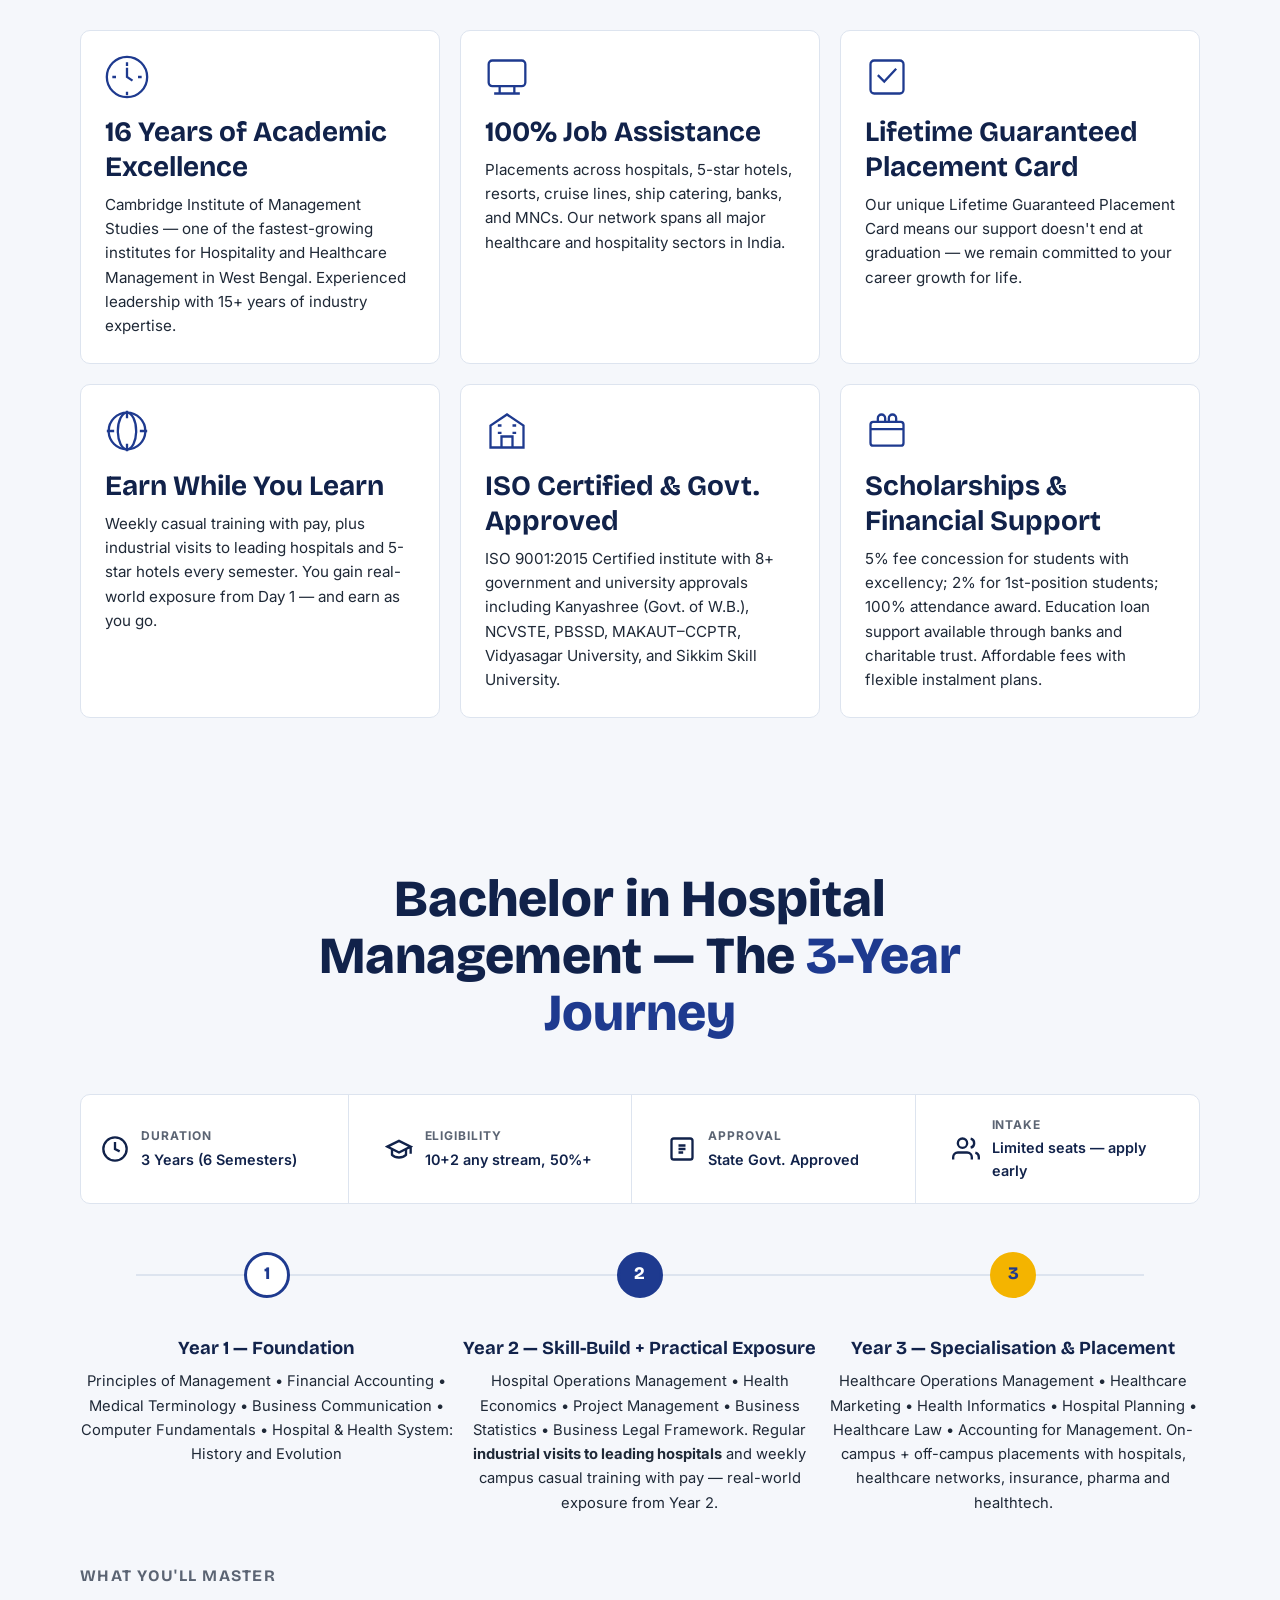
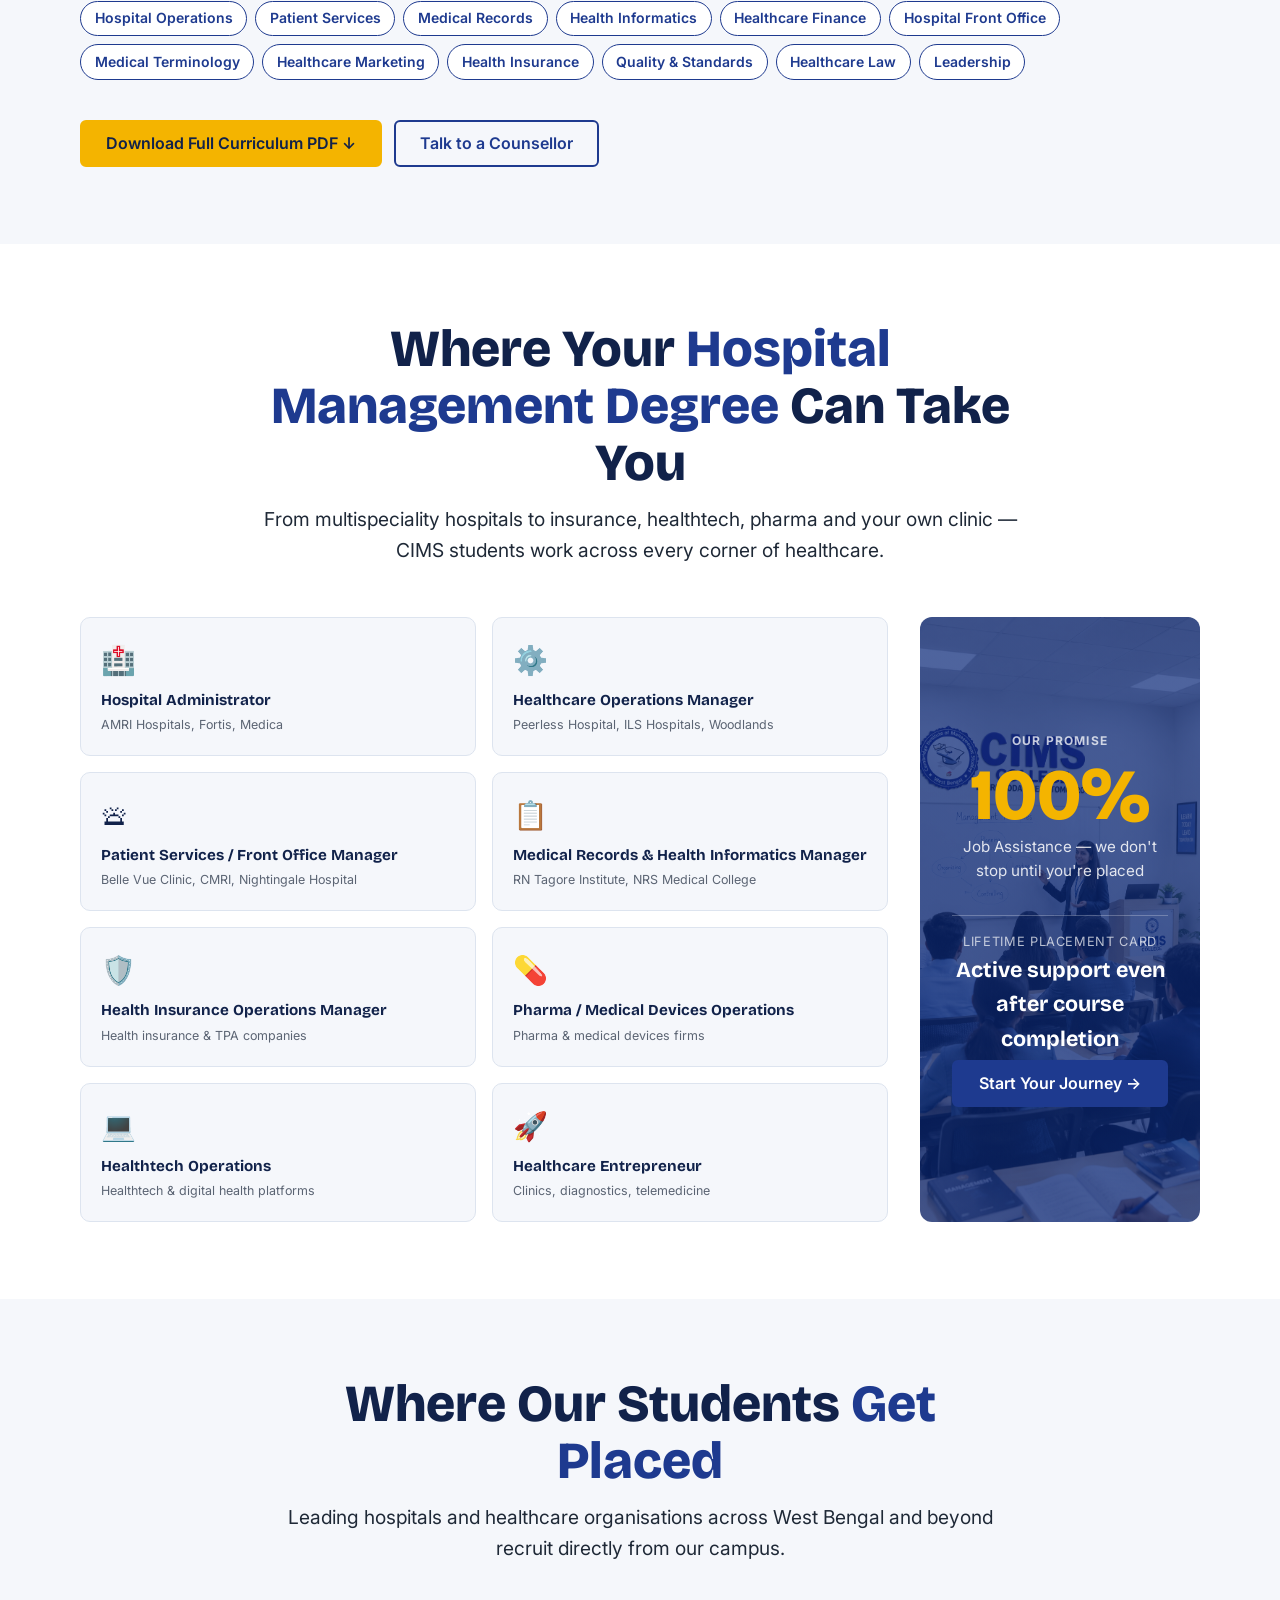
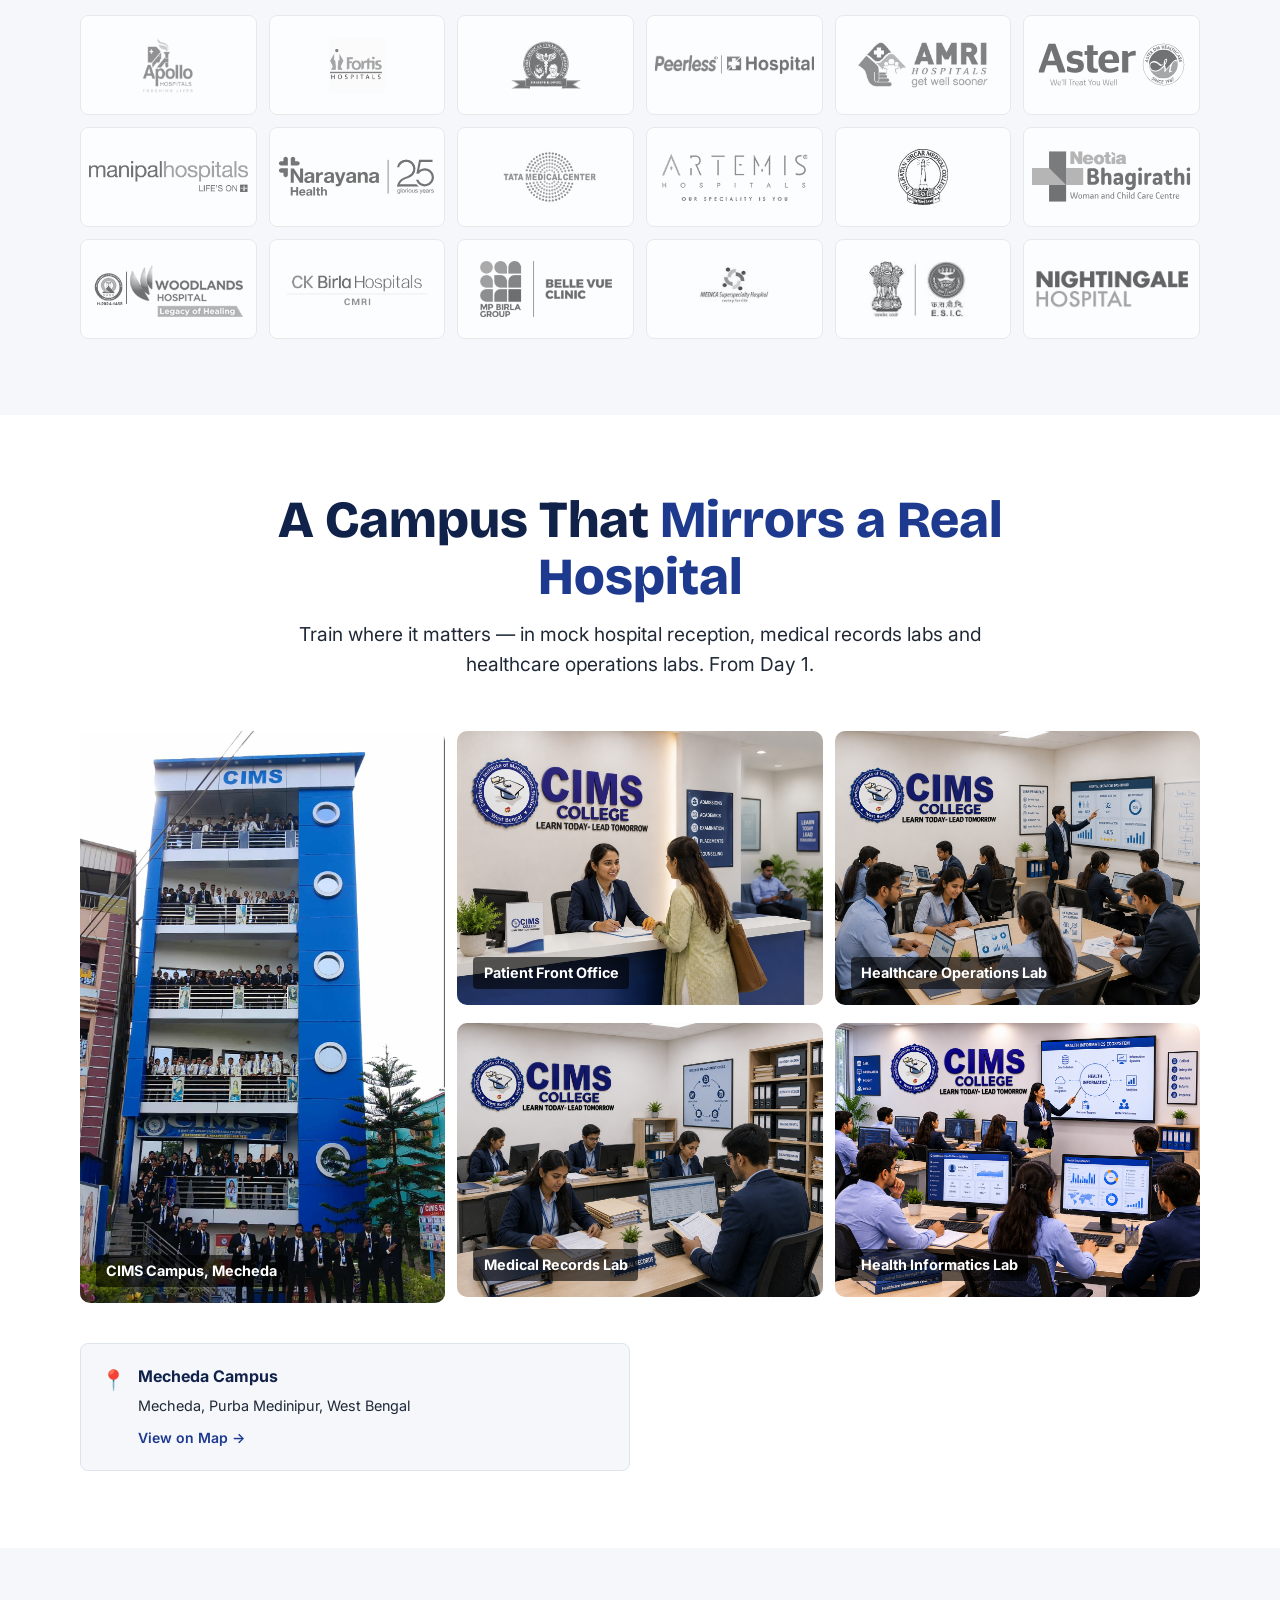
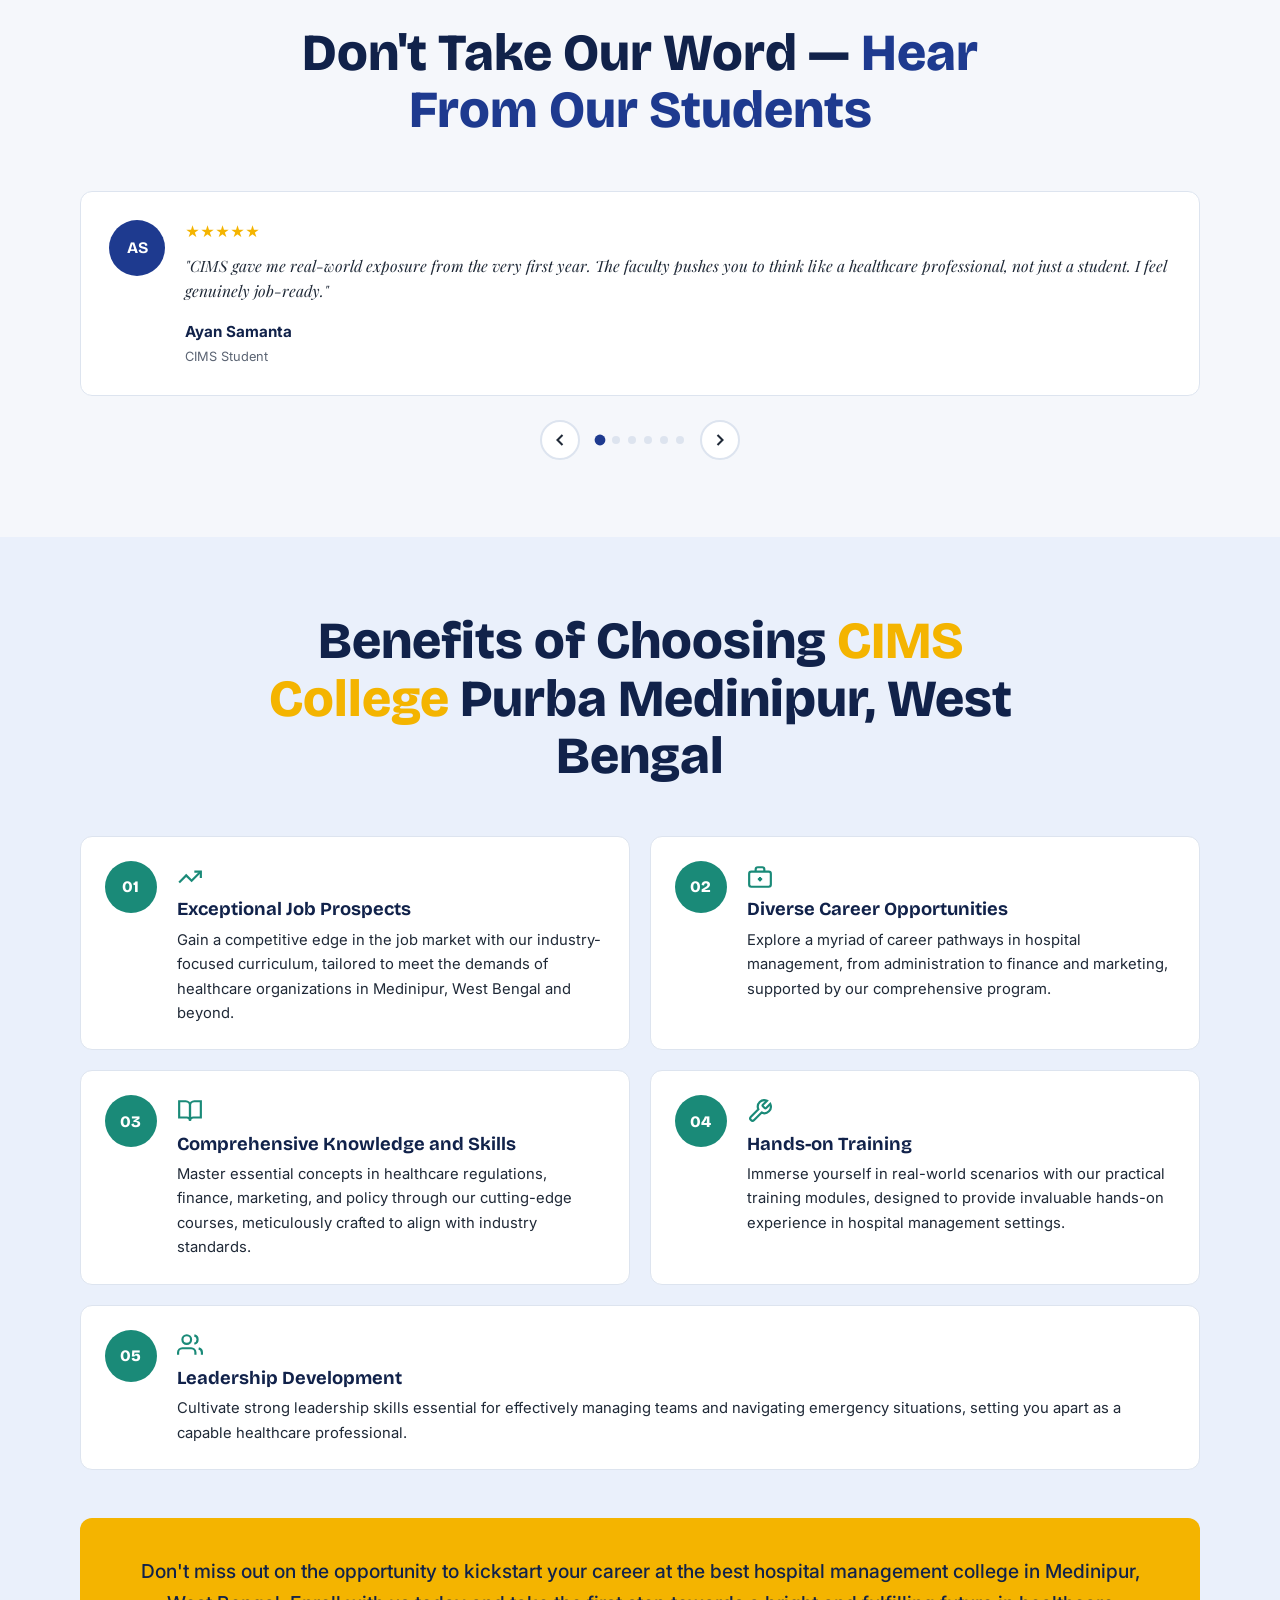
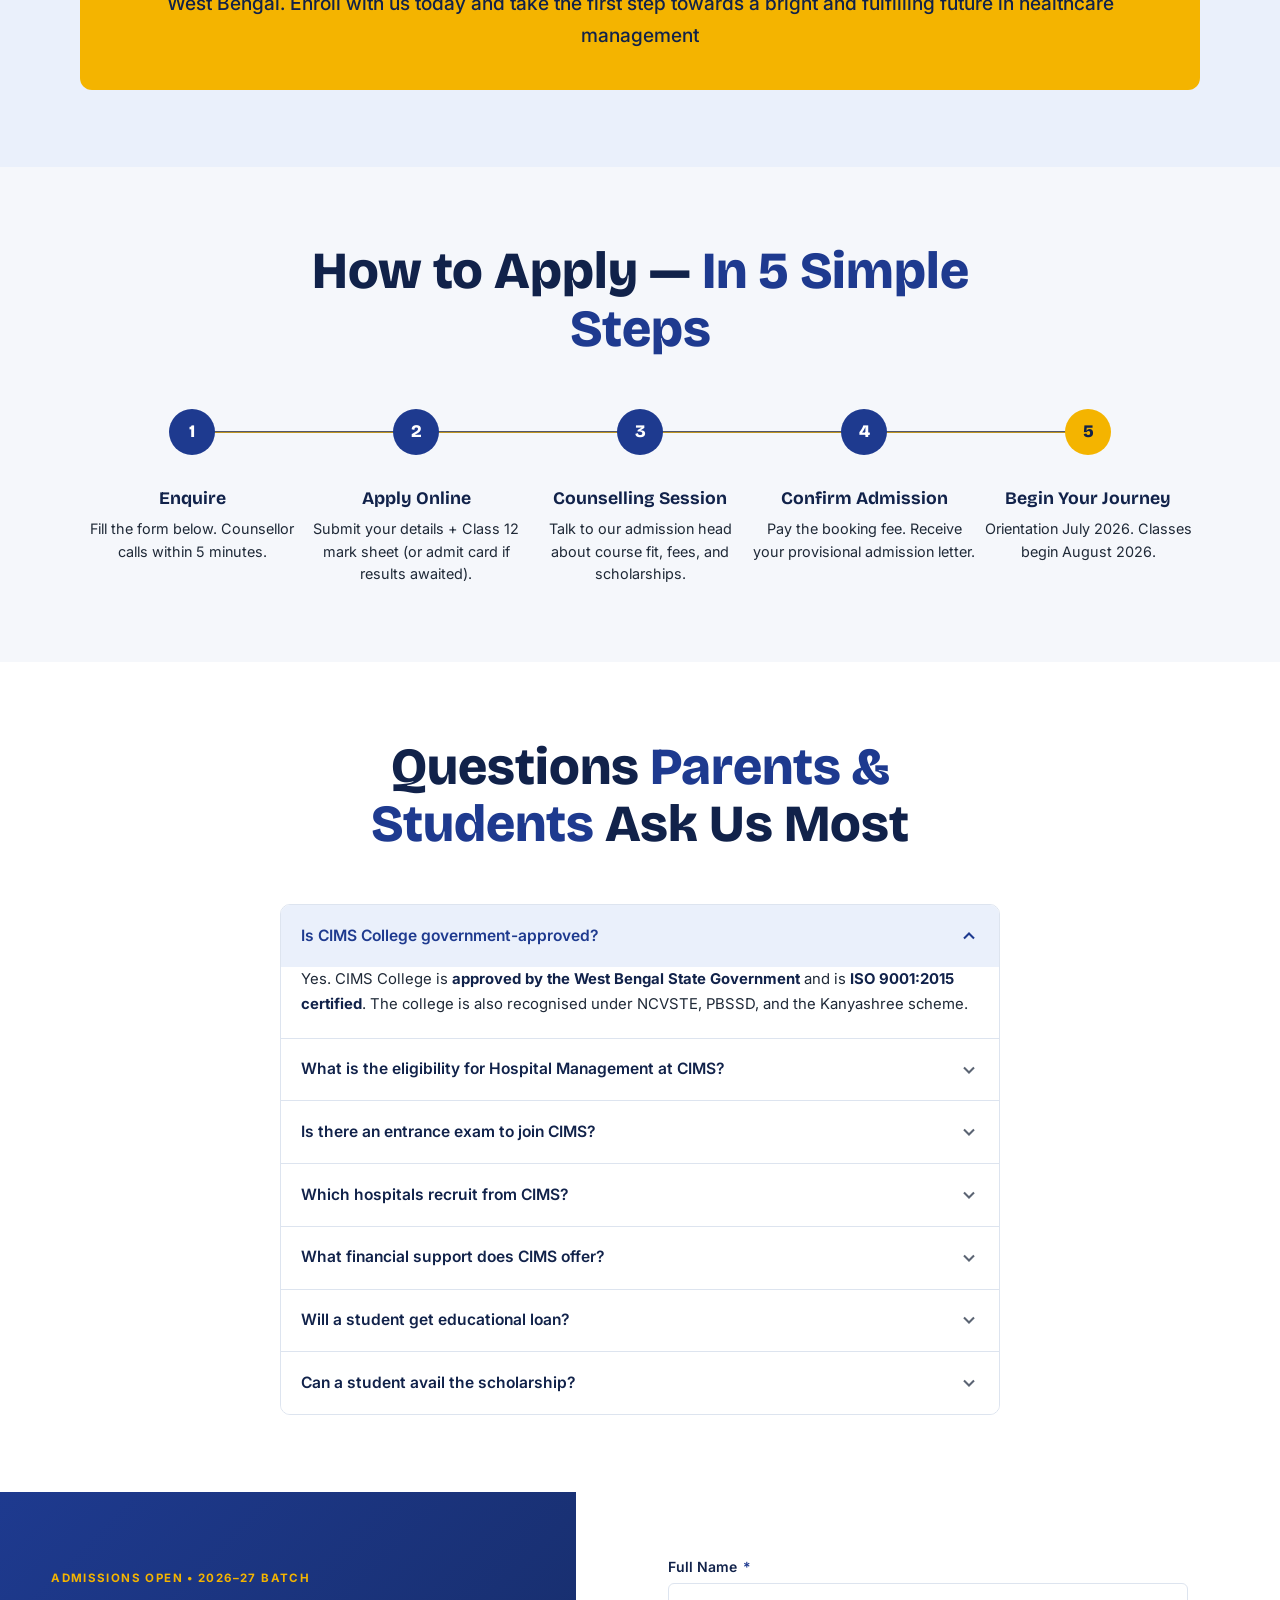
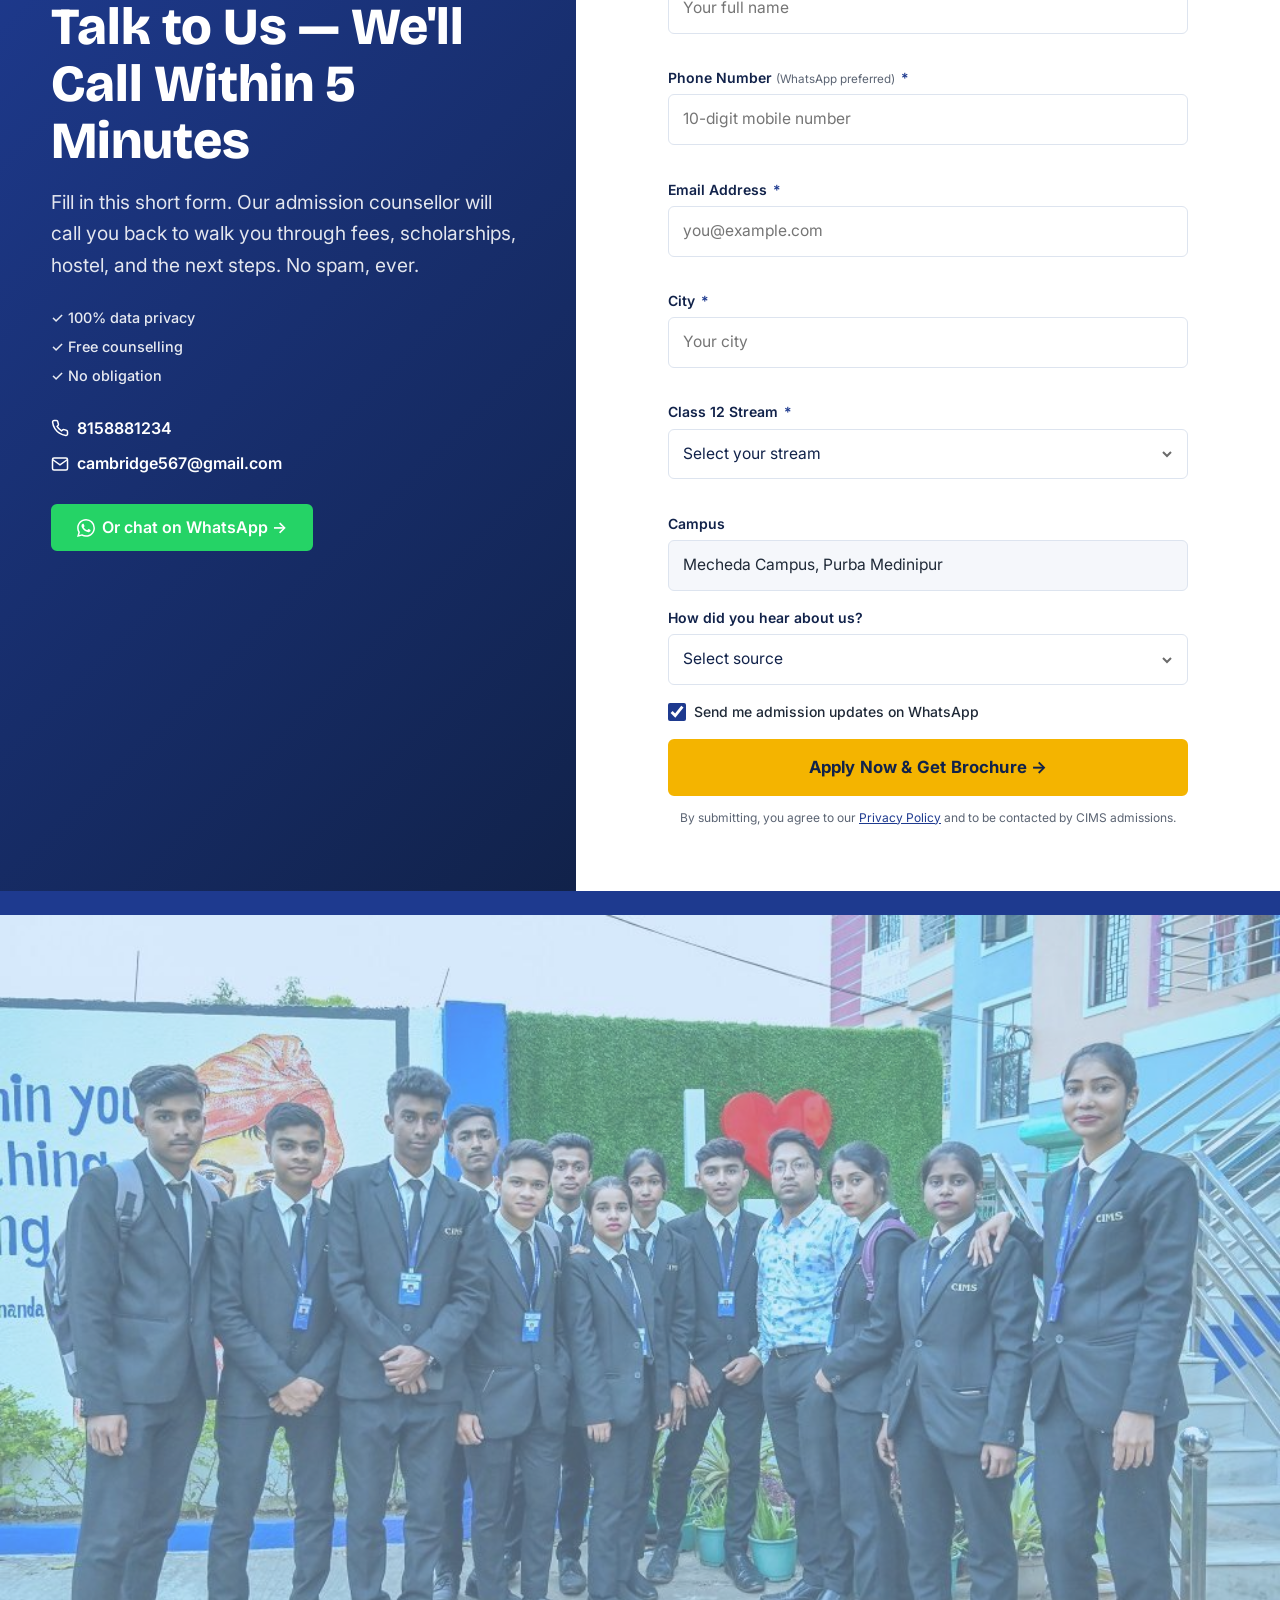
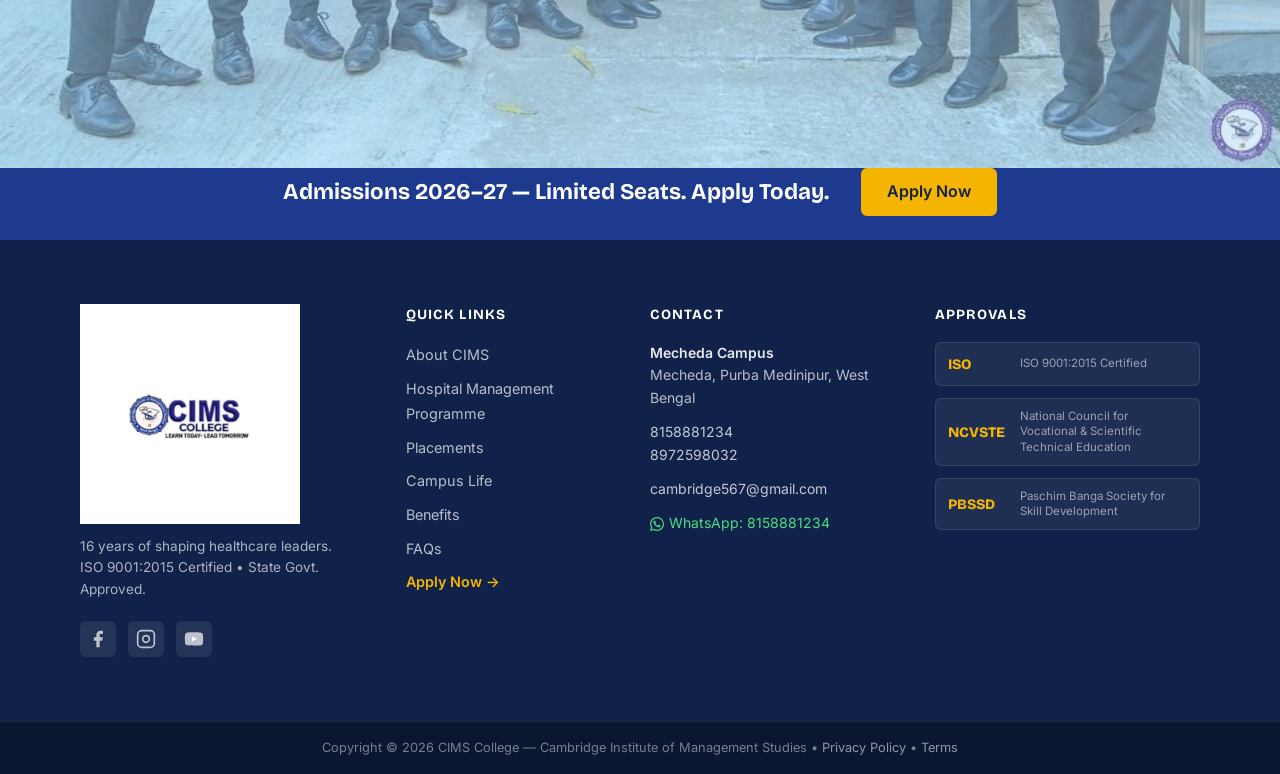
==== commit 3b016ec5: "Done." ====
--- a/index.html
+++ b/index.html
@@ -3,6 +3,15 @@
 
 <head>
   <!-- Google Tag Manager -->
+  <!-- Google tag (gtag.js) -->
+  <script async src="https://www.googletagmanager.com/gtag/js?id=AW-11150551508"></script>
+  <script>
+    window.dataLayer = window.dataLayer || [];
+    function gtag() { dataLayer.push(arguments); }
+    gtag('js', new Date());
+
+    gtag('config', 'AW-11150551508');
+  </script>
   <!-- End Google Tag Manager -->
   <meta charset="UTF-8">
   <meta name="viewport" content="width=device-width, initial-scale=1.0">
@@ -11,7 +20,8 @@
     content="Earn a 3-year Bachelor in Hospital Management at CIMS College (Cambridge Institute of Management Studies), Purba Medinipur, West Bengal. ISO 9001:2015 Certified. 100% Job Assistance. Industrial visits to hospitals &amp; 5-star hotels. Placements with Medical College Kolkata, AMRI, Apollo, Peerless, Ruby Hospital &amp; more.">
   <meta name="robots" content="index, follow, max-image-preview:large">
   <!-- TODO: set canonical/og:url to final CIMS LP URL -->
-  <link rel="canonical" href="https://cimsgroup.org/courses/best-hospital-management-college-purba-medinipur-west-bengal/">
+  <link rel="canonical"
+    href="https://cimsgroup.org/courses/best-hospital-management-college-purba-medinipur-west-bengal/">
 
   <!-- Open Graph -->
   <meta property="og:title" content="Bachelor in Hospital Management — CIMS College, Purba Medinipur | Admissions 2026">
@@ -20,7 +30,8 @@
   <!-- TODO: replace og:image with a CIMS-specific OG image asset -->
   <meta property="og:image" content="assets/images/CIMS_logo.jpeg">
   <!-- TODO: set og:url to final CIMS LP URL -->
-  <meta property="og:url" content="https://cimsgroup.org/courses/best-hospital-management-college-purba-medinipur-west-bengal/">
+  <meta property="og:url"
+    content="https://cimsgroup.org/courses/best-hospital-management-college-purba-medinipur-west-bengal/">
   <meta property="og:type" content="website">
   <meta name="twitter:card" content="summary_large_image">
 
@@ -161,8 +172,9 @@
   <header class="site-header" id="site-header" role="banner">
     <div class="site-header__inner">
       <a href="#" class="site-header__logo" aria-label="CIMS College Home">
-        <img src="assets/images/CIMS_logo.jpeg" alt="CIMS College — Cambridge Institute of Management Studies, West Bengal"
-          width="200" height="52" loading="eager">
+        <img src="assets/images/CIMS_logo.jpeg"
+          alt="CIMS College — Cambridge Institute of Management Studies, West Bengal" width="200" height="52"
+          loading="eager">
       </a>
       <nav class="site-nav" id="site-nav" aria-label="Main navigation">
         <ul class="site-nav__list" role="list">
@@ -175,9 +187,8 @@
         </ul>
       </nav>
       <div class="site-header__actions">
-        <a href="assets/campus/Prospectus%20CIMS%202026.pdf"
-           download="CIMS-Hospital-Management-Prospectus-2026.pdf"
-           class="btn btn--text">Download Brochure</a>
+        <a href="assets/campus/Prospectus%20CIMS%202026.pdf" download="CIMS-Hospital-Management-Prospectus-2026.pdf"
+          class="btn btn--text">Download Brochure</a>
         <a href="#apply" class="btn btn--primary" data-track="apply_cta_click" data-cta-location="header">Apply Now</a>
       </div>
       <button class="hamburger" id="hamburger" aria-expanded="false" aria-controls="mobile-drawer"
@@ -211,9 +222,8 @@
         </ul>
       </nav>
       <div class="mobile-drawer__ctas">
-        <a href="assets/campus/Prospectus%20CIMS%202026.pdf"
-           download="CIMS-Hospital-Management-Prospectus-2026.pdf"
-           class="btn btn--gold btn--full">Download Brochure</a>
+        <a href="assets/campus/Prospectus%20CIMS%202026.pdf" download="CIMS-Hospital-Management-Prospectus-2026.pdf"
+          class="btn btn--gold btn--full">Download Brochure</a>
         <a href="#apply" class="btn btn--primary btn--full" data-track="apply_cta_click"
           data-cta-location="mobile-drawer">Apply Now — 2026 Batch</a>
       </div>
@@ -234,9 +244,7 @@
   </div>
 
   <!-- ===== SECTION 4: Call Now Floating Button ===== -->
-  <a href="tel:8158881234"
-    class="call-fab" aria-label="Call us now at 8158881234"
-    data-track="phone_click">
+  <a href="tel:8158881234" class="call-fab" aria-label="Call us now at 8158881234" data-track="phone_click">
     <svg class="call-fab__icon" viewBox="0 0 24 24" fill="white" aria-hidden="true">
       <path
         d="M6.62 10.79a15.053 15.053 0 006.59 6.59l2.2-2.2c.27-.27.67-.36 1.02-.24 1.12.37 2.33.57 3.57.57.55 0 1 .45 1 1V20c0 .55-.45 1-1 1C10.61 21 3 13.39 3 4c0-.55.45-1 1-1h3.5c.55 0 1 .45 1 1 0 1.25.2 2.45.57 3.57.11.35.03.74-.24 1.02l-2.21 2.2z" />
@@ -255,10 +263,14 @@
             <span>Bachelor in Hospital Management &bull; 2026 Batch &bull; Purba Medinipur</span>
           </p>
           <h1 class="hero__headline" id="hero-headline">
-            Build a <span class="text-gold">Rewarding Healthcare Career</span> at the Best Hospital Management College in Purba Medinipur, West Bengal
+            Build a <span class="text-gold">Rewarding Healthcare Career</span> at the Best Hospital Management College
+            in Purba Medinipur, West Bengal
           </h1>
           <p class="hero__sub">
-            3-year Bachelor's Degree &bull; ISO 9001:2015 Certified &bull; 100% Job Assistance &bull; Industrial visits to hospitals &amp; 5-star hotels &bull; Earn While You Learn &bull; Placements with Medical College Kolkata, AMRI, Apollo, Peerless, Ruby Hospital &amp; more.
+            3-year Bachelor's Degree &bull; ISO 9001:2015 Certified &bull; 100% Job Assistance &bull; Practice at our
+            own hospital -
+            City Hospital Tamluk &bull; Earn While You Learn &bull; Placements with Medical College Kolkata,
+            AMRI, Apollo, Peerless, Ruby Hospital &amp; more.
           </p>
           <div class="hero__badges" aria-label="Recognitions and accreditations">
             <span class="hero__badge">ISO 9001:2015</span>
@@ -271,9 +283,8 @@
               data-cta-location="hero-primary">
               Apply Now →
             </a>
-            <a href="assets/campus/Prospectus%20CIMS%202026.pdf"
-               download="CIMS-Hospital-Management-Prospectus-2026.pdf"
-               class="btn btn--outline-white btn--large">
+            <a href="assets/campus/Prospectus%20CIMS%202026.pdf" download="CIMS-Hospital-Management-Prospectus-2026.pdf"
+              class="btn btn--outline-white btn--large">
               Download Brochure ↓
             </a>
           </div>
@@ -295,8 +306,7 @@
                 <p class="hero-form__subtitle">Fill in your details. Our counsellor will call you within 5 minutes.</p>
               </div>
 
-              <form class="hero-form__body" id="hero-enquiry-form" method="POST" action="#"
-                data-cims-lead novalidate>
+              <form class="hero-form__body" id="hero-enquiry-form" method="POST" action="#" data-cims-lead novalidate>
                 <input type="hidden" name="landing_course" value="Hospital Management">
                 <input type="hidden" name="campus" value="Mecheda Campus, Purba Medinipur">
                 <input type="hidden" name="form_location" value="Hero Form">
@@ -355,7 +365,8 @@
                 <!-- Campus — single campus, shown as read-only -->
                 <div class="hero-form__group">
                   <p class="hero-form__label">Campus</p>
-                  <p style="font-size:0.82rem;color:rgba(255,255,255,0.8);padding:0.4rem 0.6rem;background:rgba(255,255,255,0.08);border-radius:6px;border:1.5px solid rgba(255,255,255,0.18);">
+                  <p
+                    style="font-size:0.82rem;color:rgba(255,255,255,0.8);padding:0.4rem 0.6rem;background:rgba(255,255,255,0.08);border-radius:6px;border:1.5px solid rgba(255,255,255,0.18);">
                     📍 Mecheda Campus, Purba Medinipur, West Bengal – 721137
                   </p>
                 </div>
@@ -416,7 +427,8 @@
           <h2 class="section__title" id="about-headline">
             Why <span class="text-red">CIMS College</span> for Hospital Management?
           </h2>
-          <p class="section__subtitle">16 years of academic excellence. ISO 9001:2015 certified. 100% Job Assistance. Earn while you learn. Lifetime Guaranteed Placement Card.</p>
+          <p class="section__subtitle">16 years of academic excellence. ISO 9001:2015 certified. 100% Job Assistance.
+            Earn while you learn. Lifetime Guaranteed Placement Card.</p>
         </div>
         <div class="usps-grid">
 
@@ -429,7 +441,9 @@
               </svg>
             </div>
             <h3 class="usp-card__title">16 Years of Academic Excellence</h3>
-            <p class="usp-card__desc">Cambridge Institute of Management Studies — one of the fastest-growing institutes for Hospitality and Healthcare Management in West Bengal. Experienced leadership with 15+ years of industry expertise.</p>
+            <p class="usp-card__desc">Cambridge Institute of Management Studies — one of the fastest-growing institutes
+              for Hospitality and Healthcare Management in West Bengal. Experienced leadership with 15+ years of
+              industry expertise.</p>
           </article>
 
           <article class="usp-card">
@@ -440,7 +454,8 @@
               </svg>
             </div>
             <h3 class="usp-card__title">100% Job Assistance</h3>
-            <p class="usp-card__desc">Placements across hospitals, 5-star hotels, resorts, cruise lines, ship catering, banks, and MNCs. Our network spans all major healthcare and hospitality sectors in India.</p>
+            <p class="usp-card__desc">Placements across hospitals, 5-star hotels, resorts, cruise lines, ship catering,
+              banks, and MNCs. Our network spans all major healthcare and hospitality sectors in India.</p>
           </article>
 
           <article class="usp-card">
@@ -451,7 +466,8 @@
               </svg>
             </div>
             <h3 class="usp-card__title">Lifetime Guaranteed Placement Card</h3>
-            <p class="usp-card__desc">Our unique Lifetime Guaranteed Placement Card means our support doesn't end at graduation — we remain committed to your career growth for life.</p>
+            <p class="usp-card__desc">Our unique Lifetime Guaranteed Placement Card means our support doesn't end at
+              graduation — we remain committed to your career growth for life.</p>
           </article>
 
           <article class="usp-card">
@@ -463,7 +479,8 @@
               </svg>
             </div>
             <h3 class="usp-card__title">Earn While You Learn</h3>
-            <p class="usp-card__desc">Weekly casual training with pay, plus industrial visits to leading hospitals and 5-star hotels every semester. You gain real-world exposure from Day 1 — and earn as you go.</p>
+            <p class="usp-card__desc">Weekly casual training with pay, plus industrial visits to leading hospitals and
+              5-star hotels every semester. You gain real-world exposure from Day 1 — and earn as you go.</p>
           </article>
 
           <article class="usp-card">
@@ -475,7 +492,9 @@
               </svg>
             </div>
             <h3 class="usp-card__title">ISO Certified &amp; Govt. Approved</h3>
-            <p class="usp-card__desc">ISO 9001:2015 Certified institute with 8+ government and university approvals including Kanyashree (Govt. of W.B.), NCVSTE, PBSSD, MAKAUT–CCPTR, Vidyasagar University, and Sikkim Skill University.</p>
+            <p class="usp-card__desc">ISO 9001:2015 Certified institute with 8+ government and university approvals
+              including Kanyashree (Govt. of W.B.), NCVSTE, PBSSD, MAKAUT–CCPTR, Vidyasagar University, and Sikkim Skill
+              University.</p>
           </article>
 
           <article class="usp-card">
@@ -487,7 +506,9 @@
               </svg>
             </div>
             <h3 class="usp-card__title">Scholarships &amp; Financial Support</h3>
-            <p class="usp-card__desc">5% fee concession for students with excellency; 2% for 1st-position students; 100% attendance award. Education loan support available through banks and charitable trust. Affordable fees with flexible instalment plans.</p>
+            <p class="usp-card__desc">5% fee concession for students with excellency; 2% for 1st-position students; 100%
+              attendance award. Education loan support available through banks and charitable trust. Affordable fees
+              with flexible instalment plans.</p>
           </article>
 
         </div>
@@ -637,7 +658,7 @@
             Where Your <span class="text-red">Hospital Management Degree</span> Can Take You
           </h2>
           <p class="section__subtitle">From multispeciality hospitals to insurance, healthtech, pharma and your own
-            clinic — CIMS graduates work across every corner of healthcare.</p>
+            clinic — CIMS students work across every corner of healthcare.</p>
         </div>
         <div class="careers-layout">
           <div class="careers-grid">
@@ -702,7 +723,7 @@
               <p class="careers-highlight__detail">Job Assistance — we don't stop until you're placed</p>
               <div class="careers-highlight__divider" aria-hidden="true"></div>
               <p class="careers-highlight__range">Lifetime Placement Card</p>
-              <p class="careers-highlight__range-fig">Active support even after graduation</p>
+              <p class="careers-highlight__range-fig">Active support even after course completion</p>
               <a href="#apply" class="btn btn--primary btn--full" data-track="apply_cta_click"
                 data-cta-location="careers-callout">Start Your Journey →</a>
             </div>
@@ -735,25 +756,43 @@
           <div class="partner-logo partner-logo--text" role="listitem">ESI Hospitals, West Bengal</div>
           <div class="partner-logo partner-logo--text" role="listitem">Nightingale Hospital</div>
           <div class="partner-logo partner-logo--text" role="listitem">NRS Medical College &amp; Hospital</div> -->
-          <div class="partner-logo" role="listitem"><img src="./assets/images/pllogo/Apollo-Hospitals.png" alt="" loading="lazy"></div>
-          <div class="partner-logo" role="listitem"><img src="./assets/images/pllogo/FORTIS.png" alt="" loading="lazy"></div>
-          <div class="partner-logo" role="listitem"><img src="./assets/images/pllogo/tagore_H_logo.png" alt="" loading="lazy"></div>
-          <div class="partner-logo" role="listitem"><img src="./assets/images/pllogo/logo.webp" alt="" loading="lazy"></div>
-          <div class="partner-logo" role="listitem"><img src="./assets/images/pllogo/AMRI.jpg" alt="" loading="lazy"></div>
-          <div class="partner-logo" role="listitem"><img src="./assets/images/pllogo/Aster_DM_H.svg" alt="" loading="lazy"></div>
-          <div class="partner-logo" role="listitem"><img src="./assets/images/pllogo/manipal-hospitals.webp" alt="" loading="lazy"></div>
-          <div class="partner-logo" role="listitem"><img src="./assets/images/pllogo/nh-logo.svg" alt="" loading="lazy"></div>
-          <div class="partner-logo" role="listitem"><img src="./assets/images/pllogo/logo_tata_medicalcenter.jpg" alt="" loading="lazy"></div>
-          <div class="partner-logo" role="listitem"><img src="./assets/images/pllogo/artemis-logo1.png" alt="" loading="lazy"></div>
-          <div class="partner-logo" role="listitem"><img src="./assets/images/pllogo/nrs_new_logo.png" alt="" loading="lazy"></div>
-          <div class="partner-logo" role="listitem"><img src="./assets/images/pllogo/Neotia.svg" alt="" loading="lazy"></div>
-          <div class="partner-logo" role="listitem"><img src="./assets/images/pllogo/woodlands-newlogo-nabh1.png" alt="" loading="lazy"></div>
-          <div class="partner-logo" role="listitem"><img src="./assets/images/pllogo/cmri.webp" alt="" loading="lazy"></div>
-          <div class="partner-logo" role="listitem"><img src="./assets/images/pllogo/Bellevue.png" alt="" loading="lazy"></div>
-          <div class="partner-logo" role="listitem"><img src="./assets/images/pllogo/medica-superspecialty.jpg" alt="" loading="lazy"></div>
-          <div class="partner-logo" role="listitem"><img src="./assets/images/pllogo/ESICJPEG12.jpg" alt="" loading="lazy"></div>
-          <div class="partner-logo" role="listitem"><img src="./assets/images/pllogo/nightingale-logo-1.png" alt="" loading="lazy"></div>
-            
+          <div class="partner-logo" role="listitem"><img src="./assets/images/pllogo/Apollo-Hospitals.png" alt=""
+              loading="lazy"></div>
+          <div class="partner-logo" role="listitem"><img src="./assets/images/pllogo/FORTIS.png" alt="" loading="lazy">
+          </div>
+          <div class="partner-logo" role="listitem"><img src="./assets/images/pllogo/tagore_H_logo.png" alt=""
+              loading="lazy"></div>
+          <div class="partner-logo" role="listitem"><img src="./assets/images/pllogo/logo.webp" alt="" loading="lazy">
+          </div>
+          <div class="partner-logo" role="listitem"><img src="./assets/images/pllogo/AMRI.jpg" alt="" loading="lazy">
+          </div>
+          <div class="partner-logo" role="listitem"><img src="./assets/images/pllogo/Aster_DM_H.svg" alt=""
+              loading="lazy"></div>
+          <div class="partner-logo" role="listitem"><img src="./assets/images/pllogo/manipal-hospitals.webp" alt=""
+              loading="lazy"></div>
+          <div class="partner-logo" role="listitem"><img src="./assets/images/pllogo/nh-logo.svg" alt="" loading="lazy">
+          </div>
+          <div class="partner-logo" role="listitem"><img src="./assets/images/pllogo/logo_tata_medicalcenter.jpg" alt=""
+              loading="lazy"></div>
+          <div class="partner-logo" role="listitem"><img src="./assets/images/pllogo/artemis-logo1.png" alt=""
+              loading="lazy"></div>
+          <div class="partner-logo" role="listitem"><img src="./assets/images/pllogo/nrs_new_logo.png" alt=""
+              loading="lazy"></div>
+          <div class="partner-logo" role="listitem"><img src="./assets/images/pllogo/Neotia.svg" alt="" loading="lazy">
+          </div>
+          <div class="partner-logo" role="listitem"><img src="./assets/images/pllogo/woodlands-newlogo-nabh1.png" alt=""
+              loading="lazy"></div>
+          <div class="partner-logo" role="listitem"><img src="./assets/images/pllogo/cmri.webp" alt="" loading="lazy">
+          </div>
+          <div class="partner-logo" role="listitem"><img src="./assets/images/pllogo/Bellevue.png" alt=""
+              loading="lazy"></div>
+          <div class="partner-logo" role="listitem"><img src="./assets/images/pllogo/medica-superspecialty.jpg" alt=""
+              loading="lazy"></div>
+          <div class="partner-logo" role="listitem"><img src="./assets/images/pllogo/ESICJPEG12.jpg" alt=""
+              loading="lazy"></div>
+          <div class="partner-logo" role="listitem"><img src="./assets/images/pllogo/nightingale-logo-1.png" alt=""
+              loading="lazy"></div>
+
         </div>
       </div>
     </section>
@@ -786,8 +825,8 @@
           <div class="bento-cell">
             <picture>
               <img src="assets/images/frontoffice.png"
-                alt="CIMS College hospital management lab for student practical training"
-                loading="lazy" decoding="async" width="580" height="340">
+                alt="CIMS College hospital management lab for student practical training" loading="lazy"
+                decoding="async" width="580" height="340">
             </picture>
             <div class="bento-cell__overlay">
               <span class="bento-cell__label">Patient Front Office</span>
@@ -796,8 +835,7 @@
 
           <div class="bento-cell">
             <picture>
-              <img src="assets/images/healthcare.png"
-                alt="CIMS College healthcare operations training area"
+              <img src="assets/images/healthcare.png" alt="CIMS College healthcare operations training area"
                 loading="lazy" decoding="async" width="580" height="340">
             </picture>
             <div class="bento-cell__overlay">
@@ -808,9 +846,8 @@
           <div class="bento-cell">
             <!-- TODO: add campus photo 4 — pending client assets -->
             <picture>
-              <img src="assets/images/medicallab.png"
-                alt="CIMS College medical records management lab"
-                loading="lazy" decoding="async" width="580" height="340">
+              <img src="assets/images/medicallab.png" alt="CIMS College medical records management lab" loading="lazy"
+                decoding="async" width="580" height="340">
             </picture>
             <div class="bento-cell__overlay">
               <span class="bento-cell__label">Medical Records Lab</span>
@@ -820,8 +857,7 @@
           <div class="bento-cell">
             <!-- TODO: add campus photo 5 — pending client assets -->
             <picture>
-              <img src="assets/images/Healthinformation.png"
-                alt="CIMS College health informatics and computer lab"
+              <img src="assets/images/Healthinformation.png" alt="CIMS College health informatics and computer lab"
                 loading="lazy" decoding="async" width="580" height="340">
             </picture>
             <div class="bento-cell__overlay">
@@ -839,8 +875,8 @@
               <!-- TODO: confirm full address with client -->
               <p>Mecheda, Purba Medinipur, West Bengal</p>
               <!-- TODO: replace with actual Google Maps link from client -->
-              <a href="#" class="campus-location__map-link" target="_blank"
-                rel="noopener noreferrer" aria-label="View CIMS Mecheda campus on Google Maps">
+              <a href="#" class="campus-location__map-link" target="_blank" rel="noopener noreferrer"
+                aria-label="View CIMS Mecheda campus on Google Maps">
                 View on Map →
               </a>
             </div>
@@ -937,7 +973,8 @@
               <div class="testimonial-card__body">
                 <div class="testimonial-card__stars" aria-label="5 out of 5 stars">★★★★★</div>
                 <blockquote class="testimonial-card__quote">
-                  "I chose CIMS because of the 16-year track record and the Lifetime Placement Card. Both have delivered.
+                  "I chose CIMS because of the 16-year track record and the Lifetime Placement Card. Both have
+                  delivered.
                   The faculty treats every student as an individual, not just a roll number."
                 </blockquote>
                 <footer class="testimonial-card__footer">
@@ -955,7 +992,8 @@
                 <div class="testimonial-card__stars" aria-label="5 out of 5 stars">★★★★★</div>
                 <blockquote class="testimonial-card__quote">
                   "CIMS taught me that hospital management is a career with real dignity and growth. The ISO-certified
-                  infrastructure and the dedicated counsellors made three years feel like the best investment of my life."
+                  infrastructure and the dedicated counsellors made three years feel like the best investment of my
+                  life."
                 </blockquote>
                 <footer class="testimonial-card__footer">
                   <strong class="testimonial-card__name">Mohi Bhushan Sen</strong>
@@ -990,7 +1028,7 @@
       <div class="container">
         <div class="section__header">
           <h2 class="section__title" id="benefits-headline">
-            Benefits of Choosing <span class="text-gold">CIMS College</span> Medinipur, West Bengal
+            Benefits of Choosing <span class="text-gold">CIMS College</span> Purba Medinipur, West Bengal
           </h2>
         </div>
 
@@ -1005,7 +1043,9 @@
                 </svg>
               </div>
               <h3 class="benefit-item__title">Exceptional Job Prospects</h3>
-              <p class="benefit-item__desc">Gain a competitive edge in the job market with our industry-focused curriculum, tailored to meet the demands of healthcare organizations in Medinipur, West Bengal and beyond.</p>
+              <p class="benefit-item__desc">Gain a competitive edge in the job market with our industry-focused
+                curriculum, tailored to meet the demands of healthcare organizations in Medinipur, West Bengal and
+                beyond.</p>
             </div>
           </li>
           <li class="benefit-item">
@@ -1020,7 +1060,8 @@
                 </svg>
               </div>
               <h3 class="benefit-item__title">Diverse Career Opportunities</h3>
-              <p class="benefit-item__desc">Explore a myriad of career pathways in hospital management, from administration to finance and marketing, supported by our comprehensive program.</p>
+              <p class="benefit-item__desc">Explore a myriad of career pathways in hospital management, from
+                administration to finance and marketing, supported by our comprehensive program.</p>
             </div>
           </li>
           <li class="benefit-item">
@@ -1033,7 +1074,8 @@
                 </svg>
               </div>
               <h3 class="benefit-item__title">Comprehensive Knowledge and Skills</h3>
-              <p class="benefit-item__desc">Master essential concepts in healthcare regulations, finance, marketing, and policy through our cutting-edge courses, meticulously crafted to align with industry standards.</p>
+              <p class="benefit-item__desc">Master essential concepts in healthcare regulations, finance, marketing, and
+                policy through our cutting-edge courses, meticulously crafted to align with industry standards.</p>
             </div>
           </li>
           <li class="benefit-item">
@@ -1041,11 +1083,13 @@
             <div class="benefit-item__body">
               <div class="benefit-item__icon" aria-hidden="true">
                 <svg viewBox="0 0 24 24" fill="none" stroke="currentColor" stroke-width="2" width="26" height="26">
-                  <path d="M14.7 6.3a1 1 0 000 1.4l1.6 1.6a1 1 0 001.4 0l3.77-3.77a6 6 0 01-7.94 7.94l-6.91 6.91a2.12 2.12 0 01-3-3l6.91-6.91a6 6 0 017.94-7.94l-3.76 3.76z" />
+                  <path
+                    d="M14.7 6.3a1 1 0 000 1.4l1.6 1.6a1 1 0 001.4 0l3.77-3.77a6 6 0 01-7.94 7.94l-6.91 6.91a2.12 2.12 0 01-3-3l6.91-6.91a6 6 0 017.94-7.94l-3.76 3.76z" />
                 </svg>
               </div>
               <h3 class="benefit-item__title">Hands-on Training</h3>
-              <p class="benefit-item__desc">Immerse yourself in real-world scenarios with our practical training modules, designed to provide invaluable hands-on experience in hospital management settings.</p>
+              <p class="benefit-item__desc">Immerse yourself in real-world scenarios with our practical training
+                modules, designed to provide invaluable hands-on experience in hospital management settings.</p>
             </div>
           </li>
           <li class="benefit-item">
@@ -1060,13 +1104,16 @@
                 </svg>
               </div>
               <h3 class="benefit-item__title">Leadership Development</h3>
-              <p class="benefit-item__desc">Cultivate strong leadership skills essential for effectively managing teams and navigating emergency situations, setting you apart as a capable healthcare professional.</p>
+              <p class="benefit-item__desc">Cultivate strong leadership skills essential for effectively managing teams
+                and navigating emergency situations, setting you apart as a capable healthcare professional.</p>
             </div>
           </li>
         </ol>
 
         <div class="benefits-cta" role="complementary">
-          <p class="benefits-cta__text">Don't miss out on the opportunity to kickstart your career at the best hospital management college in Medinipur, West Bengal. Enroll with us today and take the first step towards a bright and fulfilling future in healthcare management</p>
+          <p class="benefits-cta__text">Don't miss out on the opportunity to kickstart your career at the best hospital
+            management college in Medinipur, West Bengal. Enroll with us today and take the first step towards a bright
+            and fulfilling future in healthcare management</p>
         </div>
 
       </div>
@@ -1184,7 +1231,8 @@
               </svg>
             </button>
             <div class="faq-answer faq-answer--hidden" id="faq-answer-4" role="region" hidden>
-              <p>CIMS graduates are placed at leading healthcare organisations including <strong>AMRI Hospitals, Peerless
+              <p>CIMS graduates are placed at leading healthcare organisations including <strong>AMRI Hospitals,
+                  Peerless
                   Hospital, RN Tagore International Institute of Cardiac Sciences, Medica Superspecialty Hospital,
                   Fortis Hospital, Belle Vue Clinic, Woodlands Multispeciality Hospital, ILS Hospitals, CMRI,
                   Nightingale Hospital, NRS Medical College &amp; Hospital</strong>, and more. 100% placement
@@ -1204,7 +1252,35 @@
               <p>CIMS offers a <strong>5% fee concession</strong> for students with academic excellence, a
                 <strong>2% concession</strong> for first-position students, and a <strong>100% attendance
                   award</strong> each semester. Education loan support is available through banks and a charitable
-                trust, with flexible instalment plans to ensure fees are never a barrier.</p>
+                trust, with flexible instalment plans to ensure fees are never a barrier.
+              </p>
+            </div>
+          </div>
+
+          <div class="faq-item" id="faq-6">
+            <button class="faq-question" aria-expanded="false" aria-controls="faq-answer-5">
+              <span>Will a student get educational loan?</span>
+              <svg class="faq-chevron" viewBox="0 0 24 24" fill="none" stroke="currentColor" stroke-width="2.5"
+                width="20" height="20" aria-hidden="true">
+                <polyline points="6 9 12 15 18 9" />
+              </svg>
+            </button>
+            <div class="faq-answer faq-answer--hidden" id="faq-answer-5" role="region" hidden>
+              <strong>Yes, CIMS provides education loan support.</strong>
+              </p>
+            </div>
+          </div>
+
+          <div class="faq-item" id="faq-7">
+            <button class="faq-question" aria-expanded="false" aria-controls="faq-answer-5">
+              <span>Can a student avail the scholarship?</span>
+              <svg class="faq-chevron" viewBox="0 0 24 24" fill="none" stroke="currentColor" stroke-width="2.5"
+                width="20" height="20" aria-hidden="true">
+                <polyline points="6 9 12 15 18 9" />
+              </svg>
+            </button>
+            <div class="faq-answer faq-answer--hidden" id="faq-answer-5" role="region" hidden>
+              <strong>Yes, CIMS offers various scholarships based on academic performance and other criteria.</strong>
             </div>
           </div>
 
@@ -1262,9 +1338,8 @@
 
         <div class="apply-right">
           <div class="apply-form-wrap" id="apply-form-wrap">
-            <form class="apply-form" id="apply-form" method="POST" action="#"
-              data-cims-lead data-download-brochure novalidate
-              aria-label="Hospital Management admission enquiry form">
+            <form class="apply-form" id="apply-form" method="POST" action="#" data-cims-lead data-download-brochure
+              novalidate aria-label="Hospital Management admission enquiry form">
               <input type="hidden" name="landing_course" value="Hospital Management">
               <input type="hidden" name="form_location" value="Main Enquiry Form">
 
@@ -1463,8 +1538,8 @@
                 <a href="mailto:cambridge567@gmail.com" class="footer-address__link">cambridge567@gmail.com</a>
               </p>
               <p>
-                <a href="https://wa.me/8158881234" class="footer-address__link footer-address__whatsapp"
-                  target="_blank" rel="noopener noreferrer" data-track="whatsapp_click">
+                <a href="https://wa.me/8158881234" class="footer-address__link footer-address__whatsapp" target="_blank"
+                  rel="noopener noreferrer" data-track="whatsapp_click">
                   <svg viewBox="0 0 24 24" fill="currentColor" width="14" height="14" aria-hidden="true">
                     <path
                       d="M17.472 14.382c-.297-.149-1.758-.867-2.03-.967-.273-.099-.471-.148-.67.15-.197.297-.767.966-.94 1.164-.173.199-.347.223-.644.075-.297-.15-1.255-.463-2.39-1.475-.883-.788-1.48-1.761-1.653-2.059-.173-.297-.018-.458.13-.606.134-.133.298-.347.446-.52.149-.174.198-.298.298-.497.099-.198.05-.371-.025-.52-.075-.149-.669-1.612-.916-2.207-.242-.579-.487-.5-.669-.51-.173-.008-.371-.01-.57-.01-.198 0-.52.074-.792.372-.272.297-1.04 1.016-1.04 2.479 0 1.462 1.065 2.875 1.213 3.074.149.198 2.096 3.2 5.077 4.487.709.306 1.262.489 1.694.625.712.227 1.36.195 1.871.118.571-.085 1.758-.719 2.006-1.413.248-.694.248-1.289.173-1.413-.074-.124-.272-.198-.57-.347m-5.421 7.403h-.004a9.87 9.87 0 01-5.031-1.378l-.361-.214-3.741.982.998-3.648-.235-.374a9.86 9.86 0 01-1.51-5.26c.001-5.45 4.436-9.884 9.888-9.884 2.64 0 5.122 1.03 6.988 2.898a9.825 9.825 0 012.893 6.994c-.003 5.45-4.437 9.884-9.885 9.884m8.413-18.297A11.815 11.815 0 0012.05 0C5.495 0 .16 5.335.157 11.892c0 2.096.547 4.142 1.588 5.945L.057 24l6.305-1.654a11.882 11.882 0 005.683 1.448h.005c6.554 0 11.89-5.335 11.893-11.893a11.821 11.821 0 00-3.48-8.413z" />
@@ -1488,7 +1563,8 @@
               </div> -->
               <div class="footer-affiliation-badge">
                 <span class="footer-affiliation-badge__abbr">NCVSTE</span>
-                <span class="footer-affiliation-badge__name">National Council for Vocational &amp; Scientific Technical Education</span>
+                <span class="footer-affiliation-badge__name">National Council for Vocational &amp; Scientific Technical
+                  Education</span>
               </div>
               <div class="footer-affiliation-badge">
                 <span class="footer-affiliation-badge__abbr">PBSSD</span>
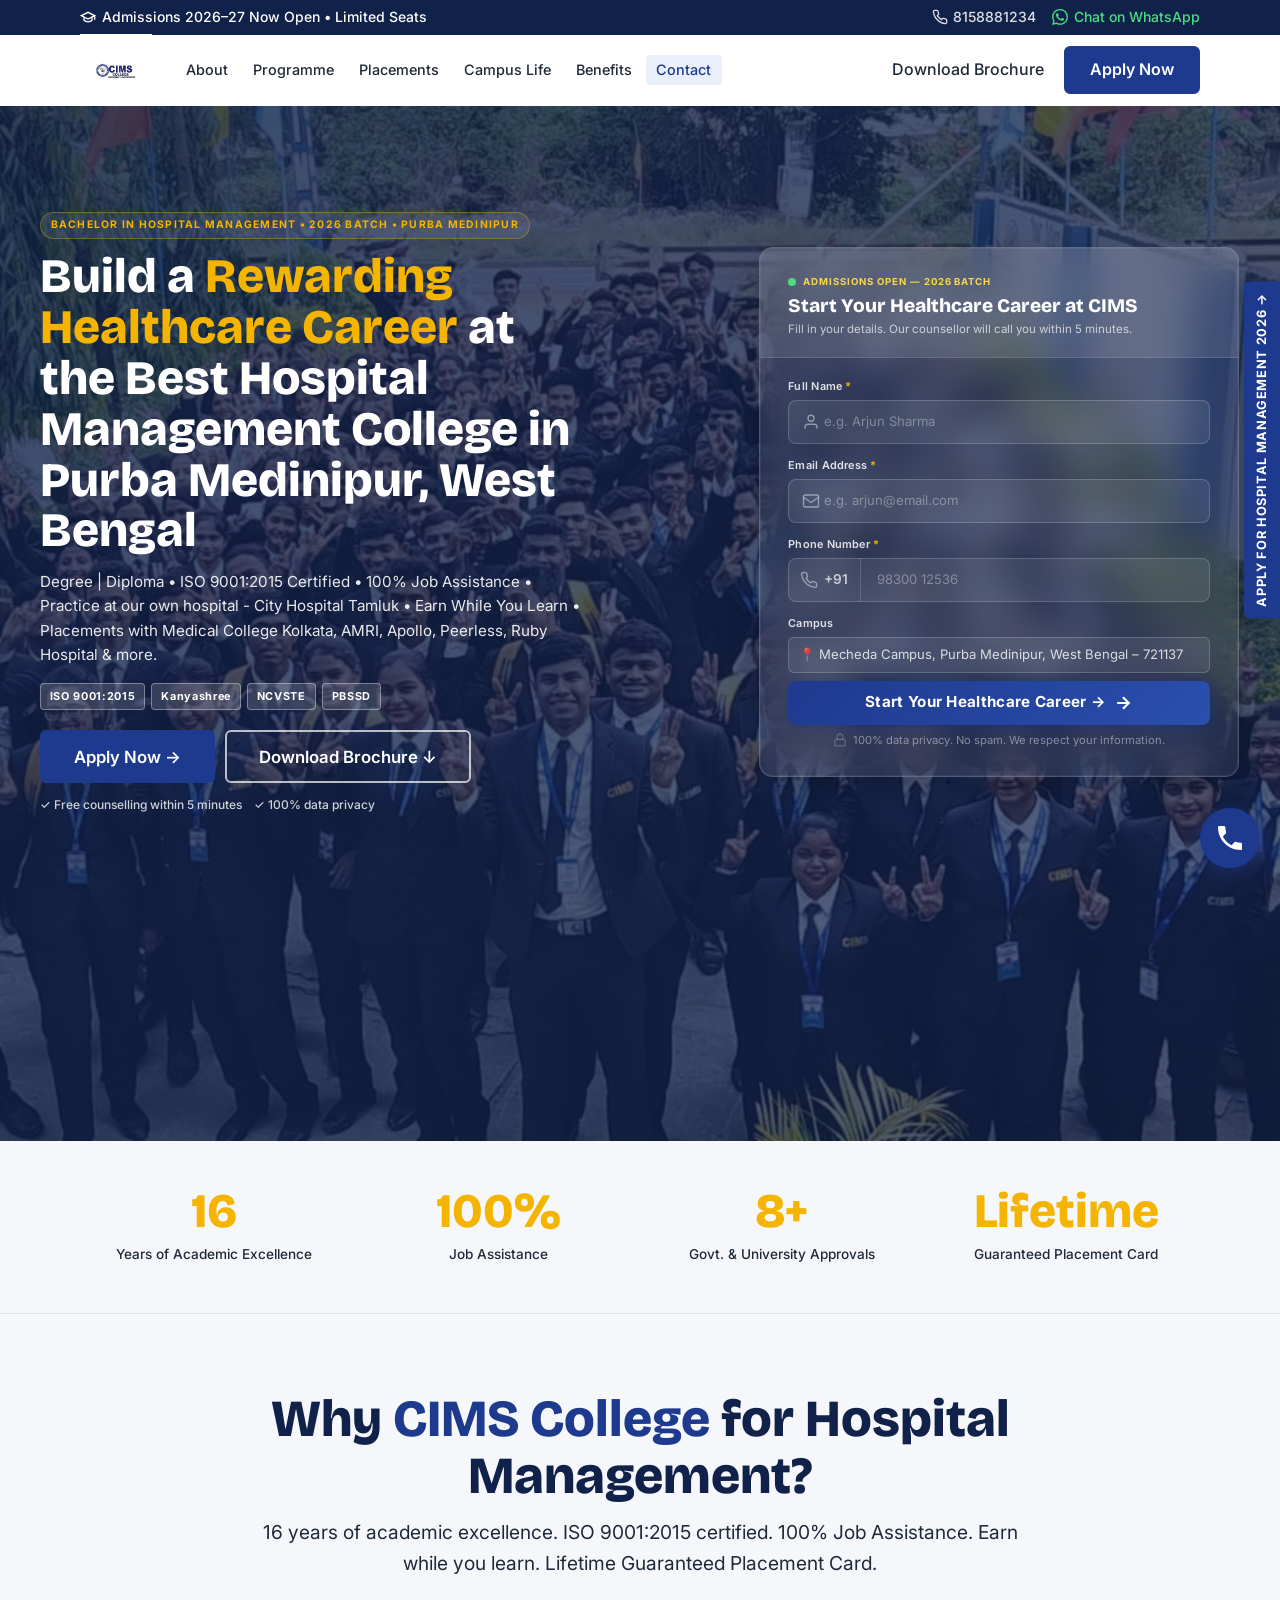
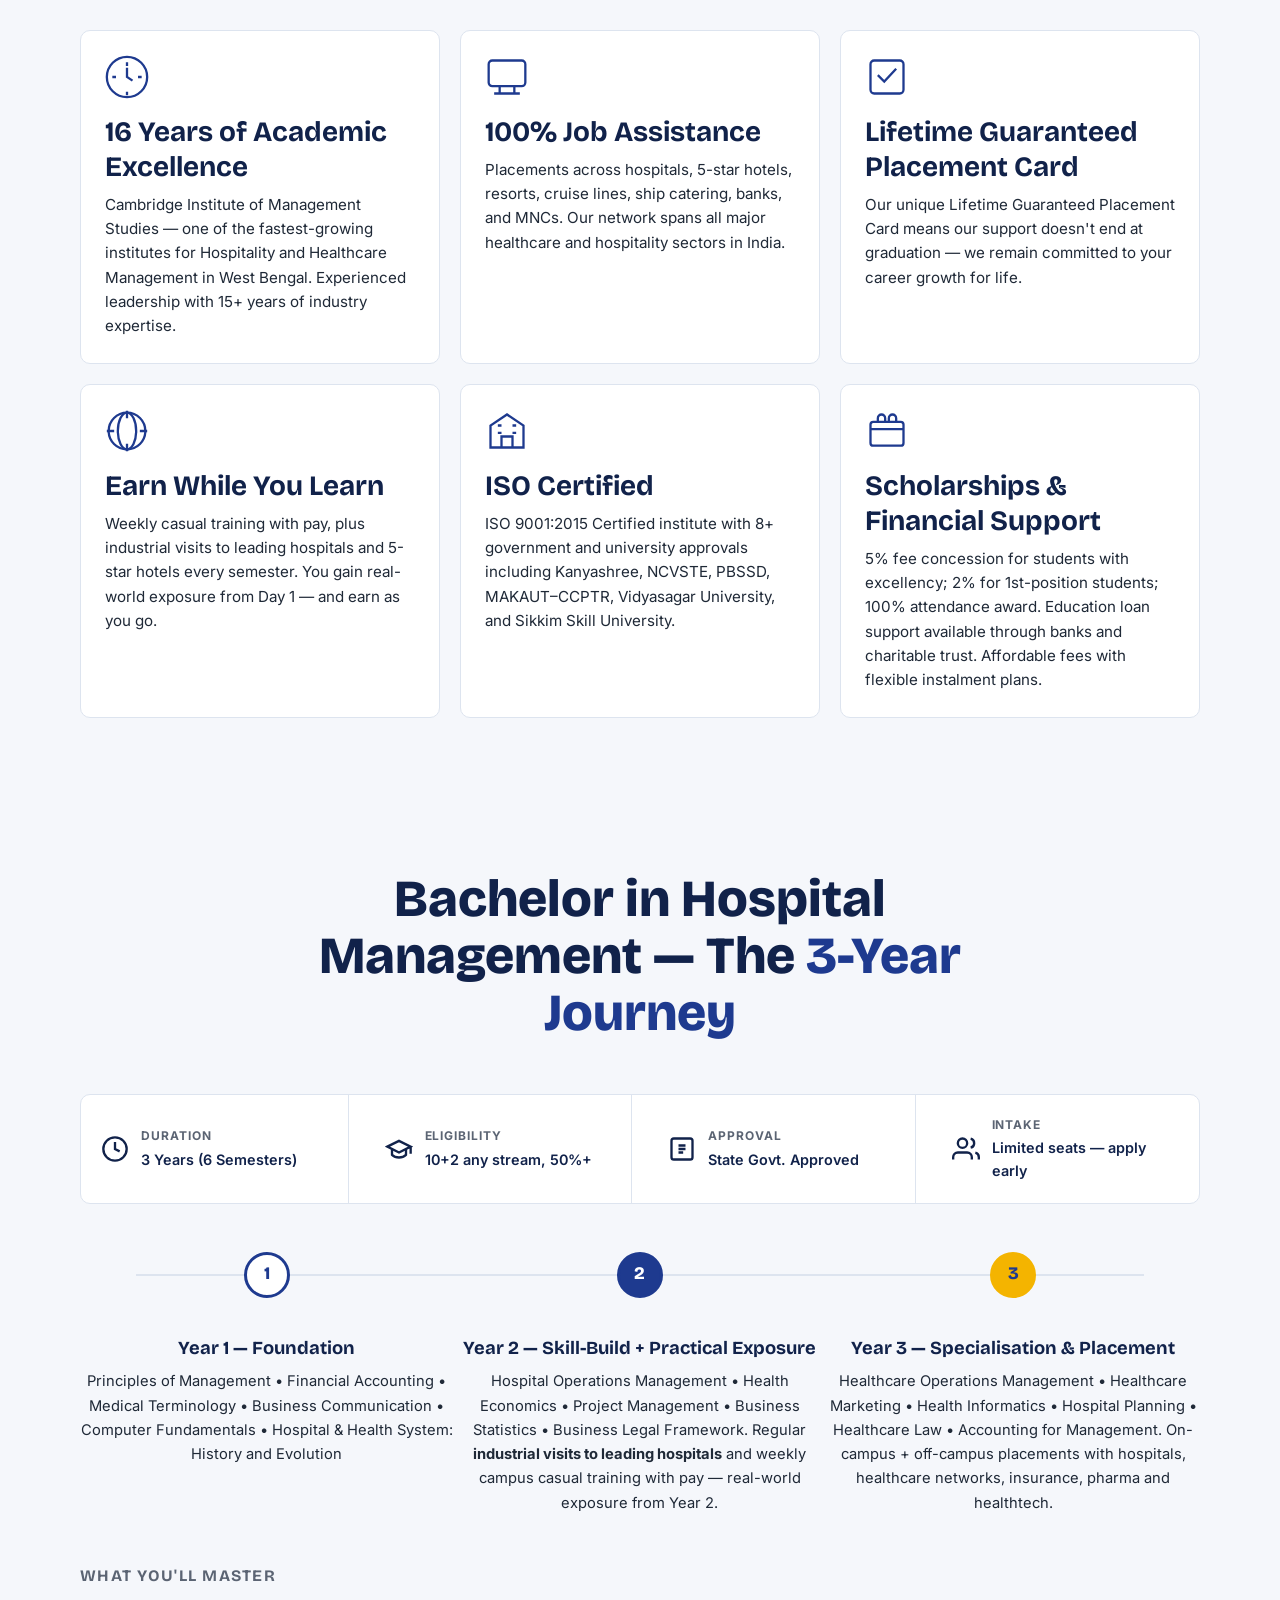
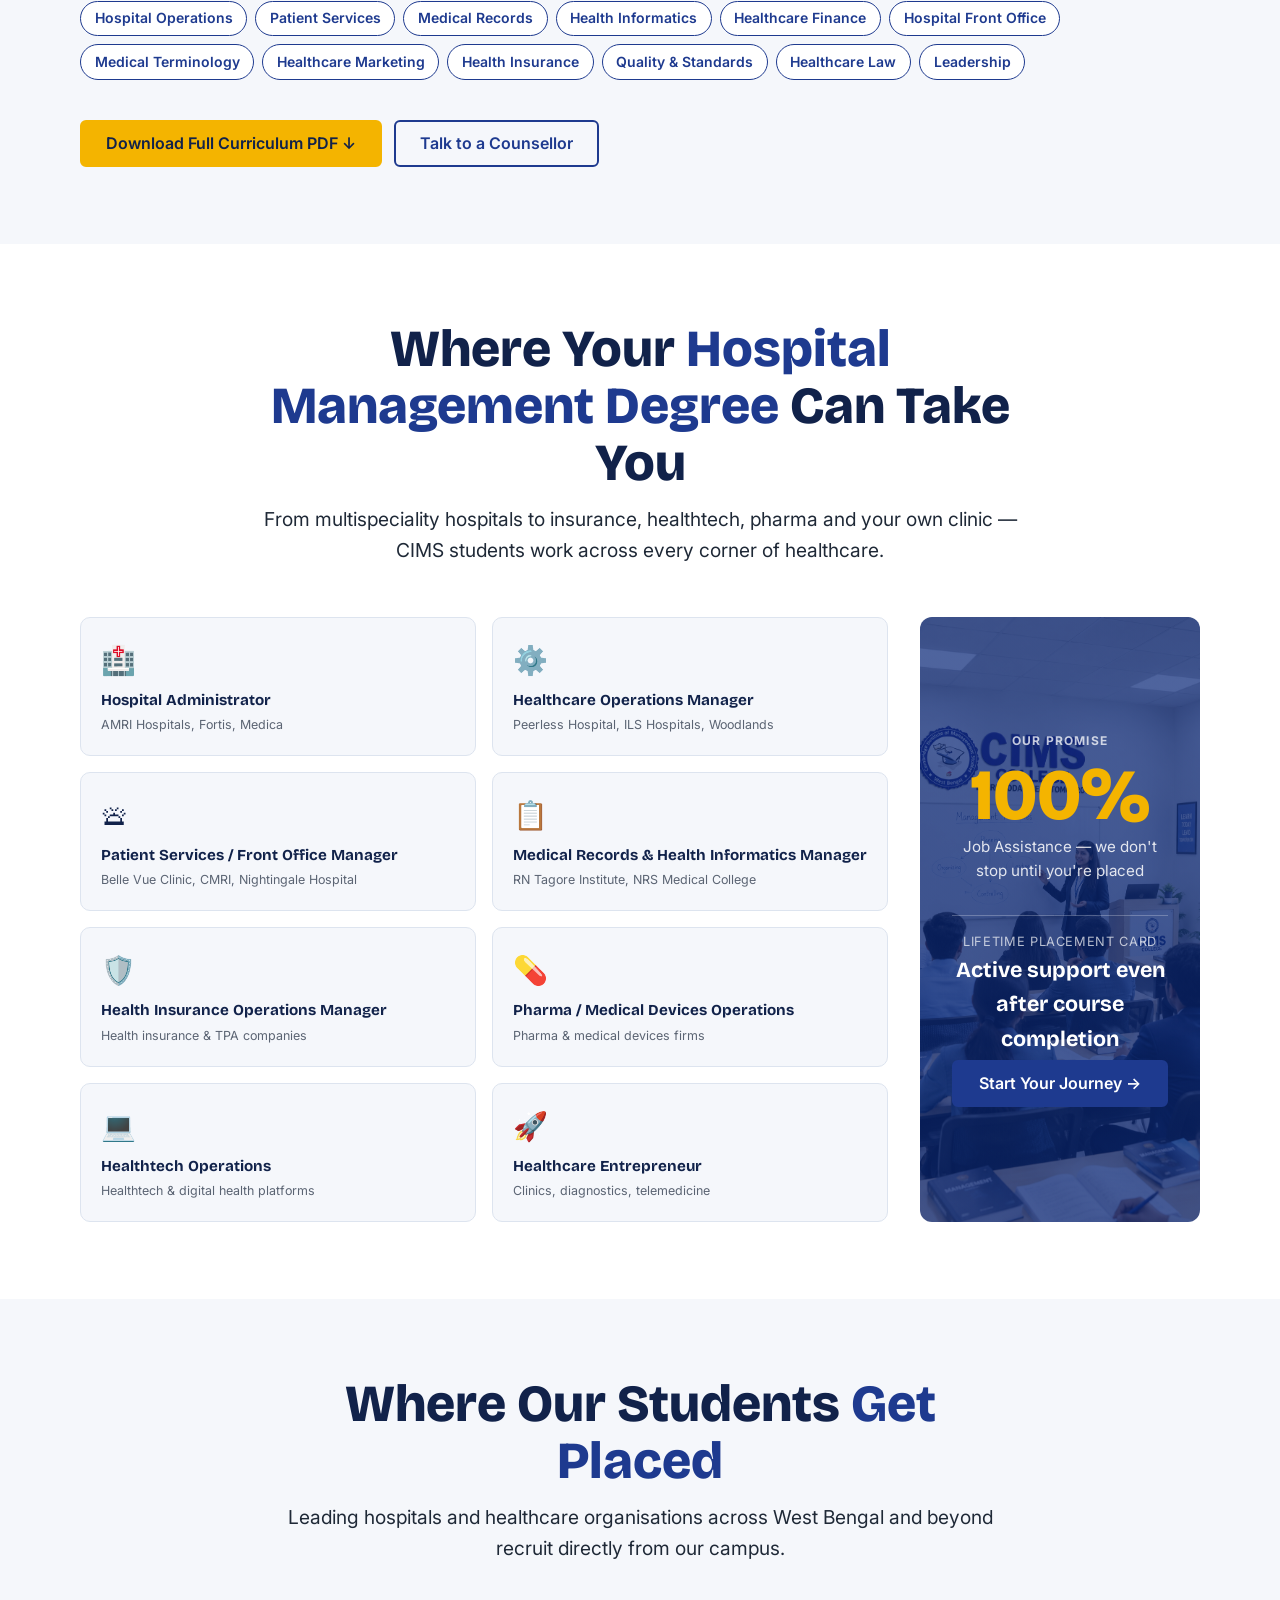
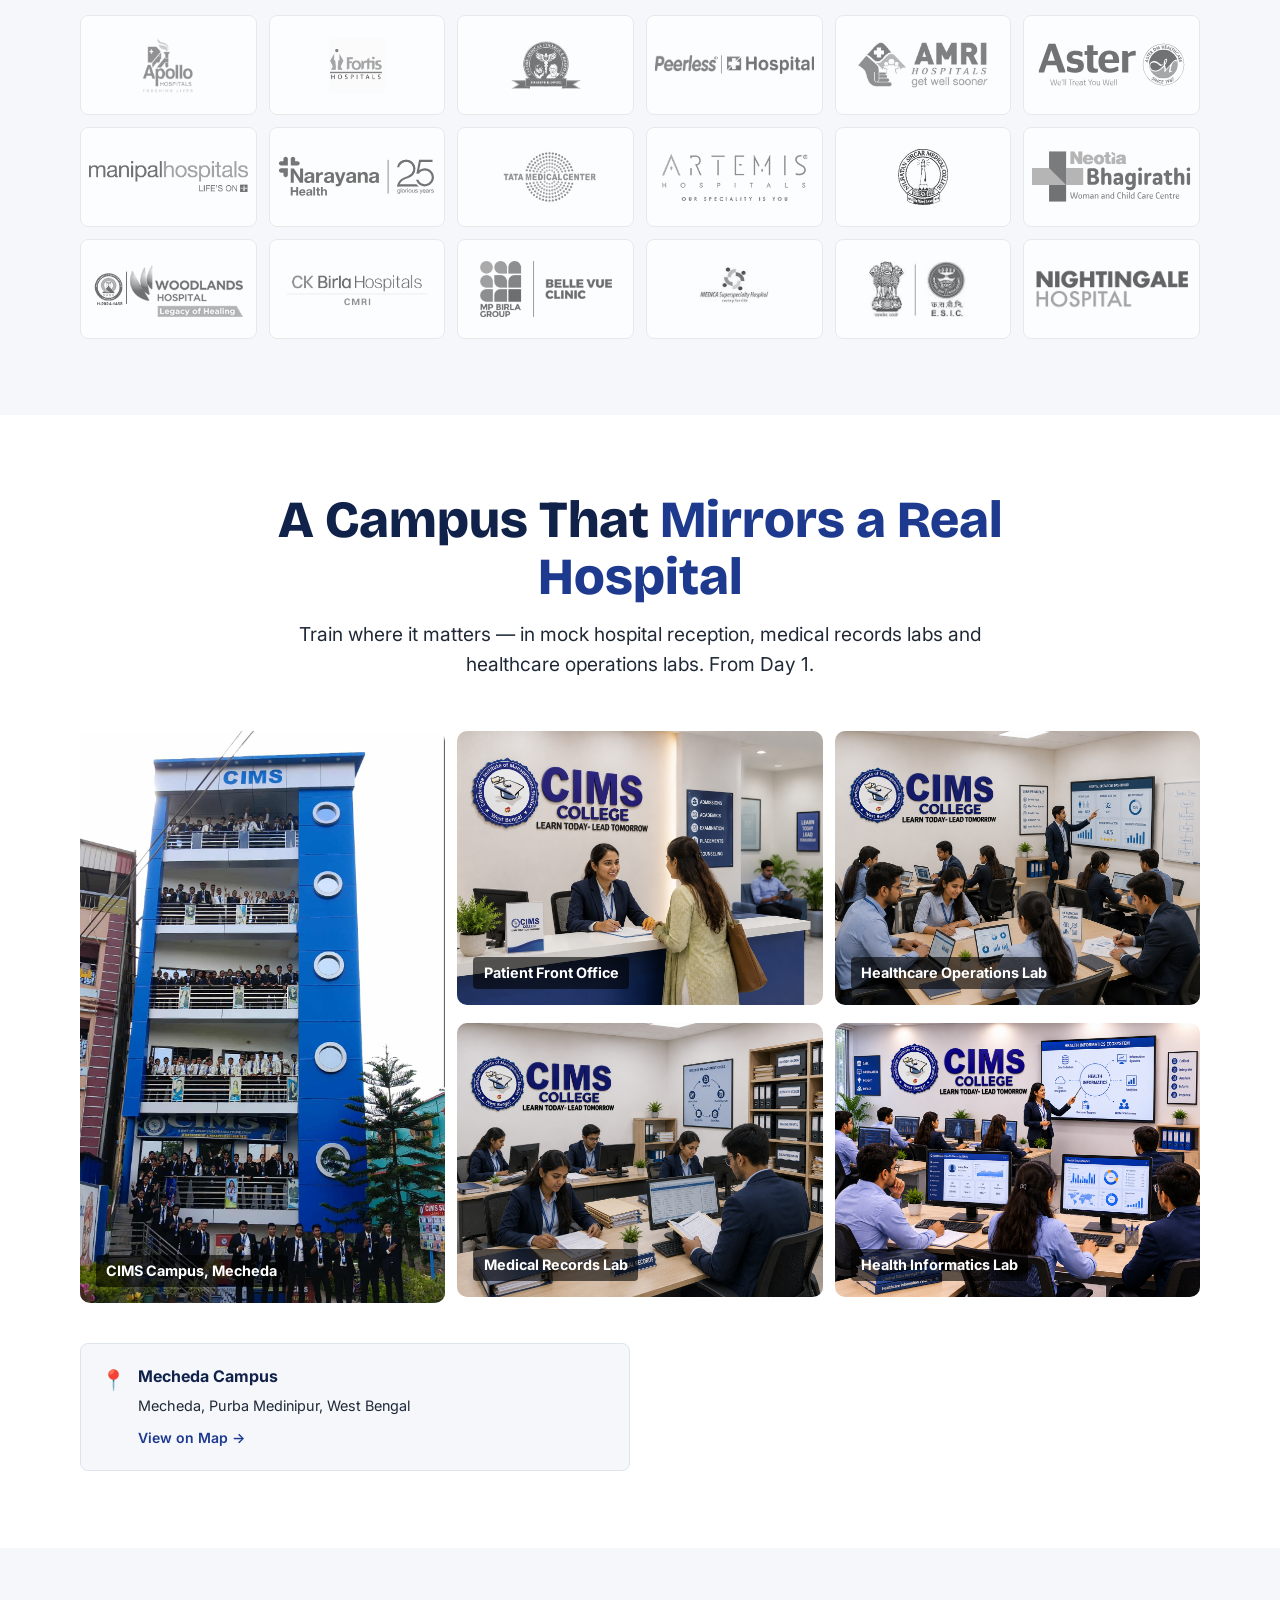
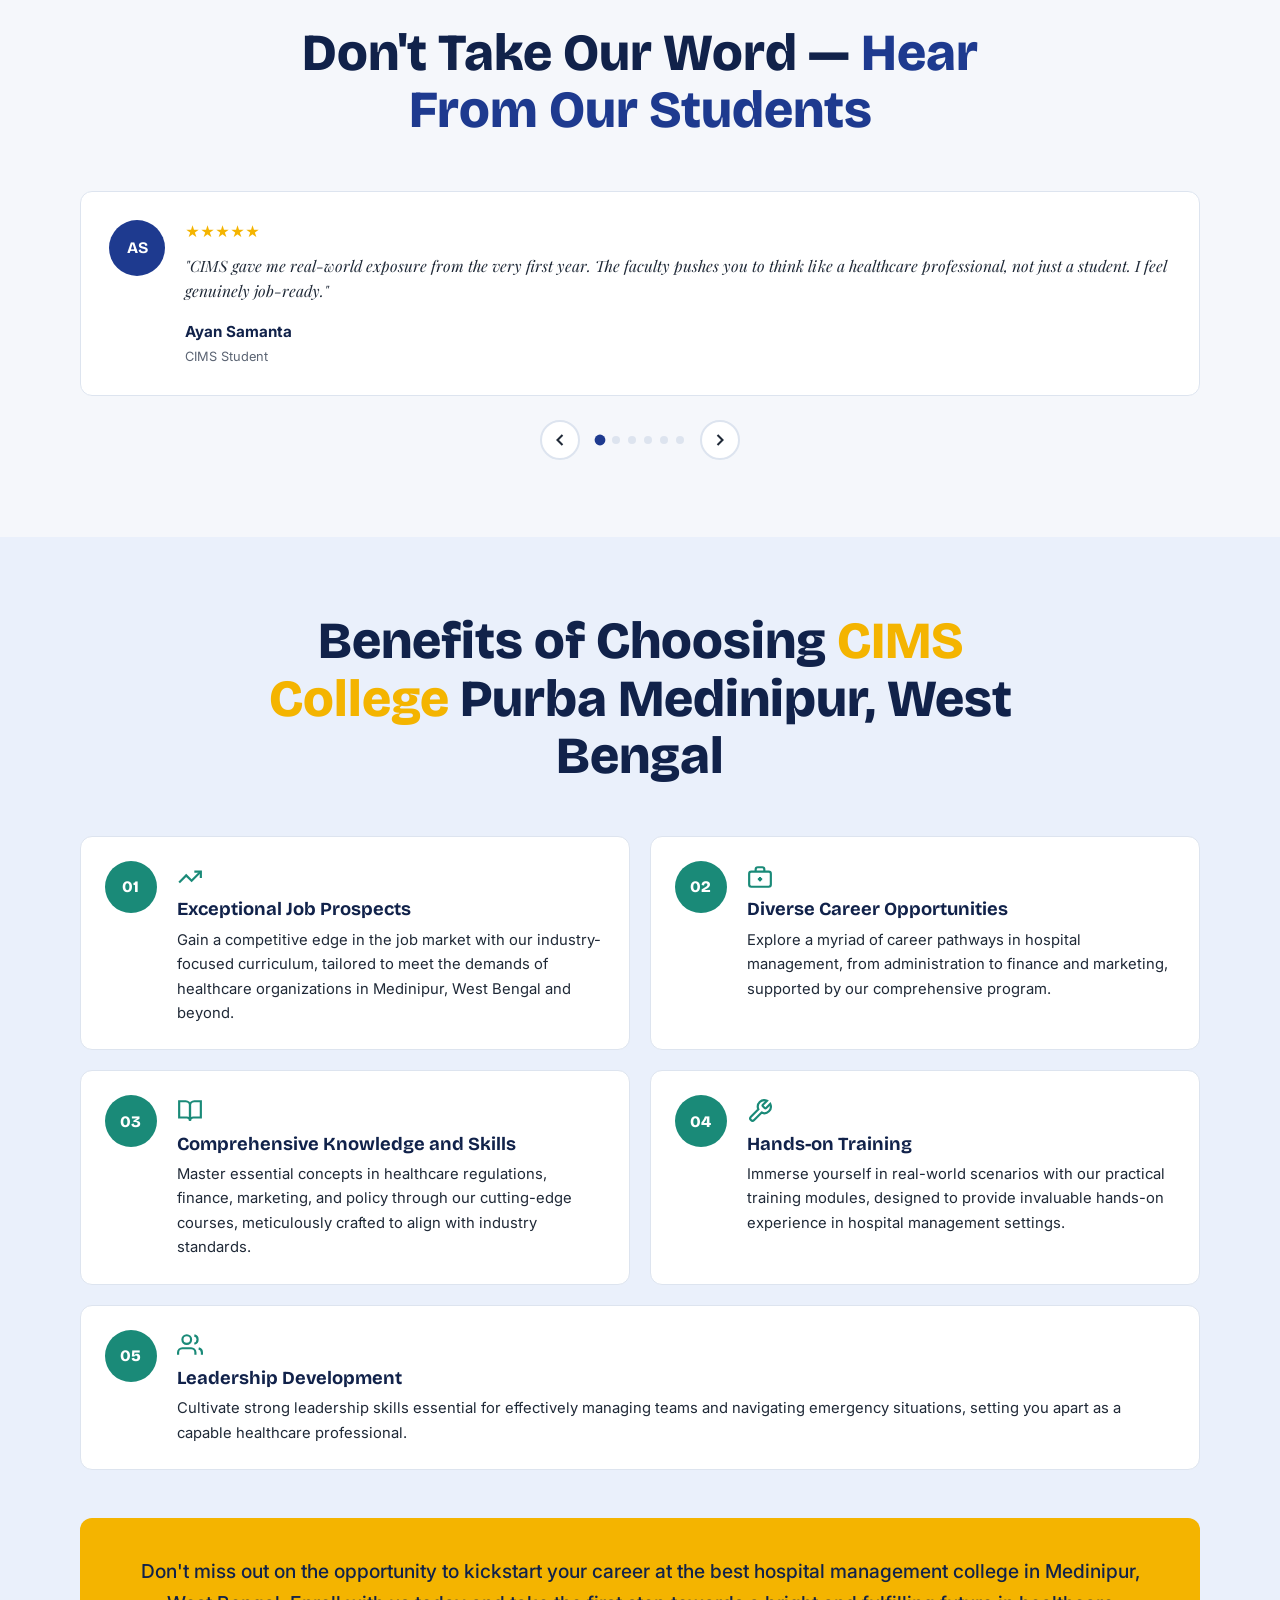
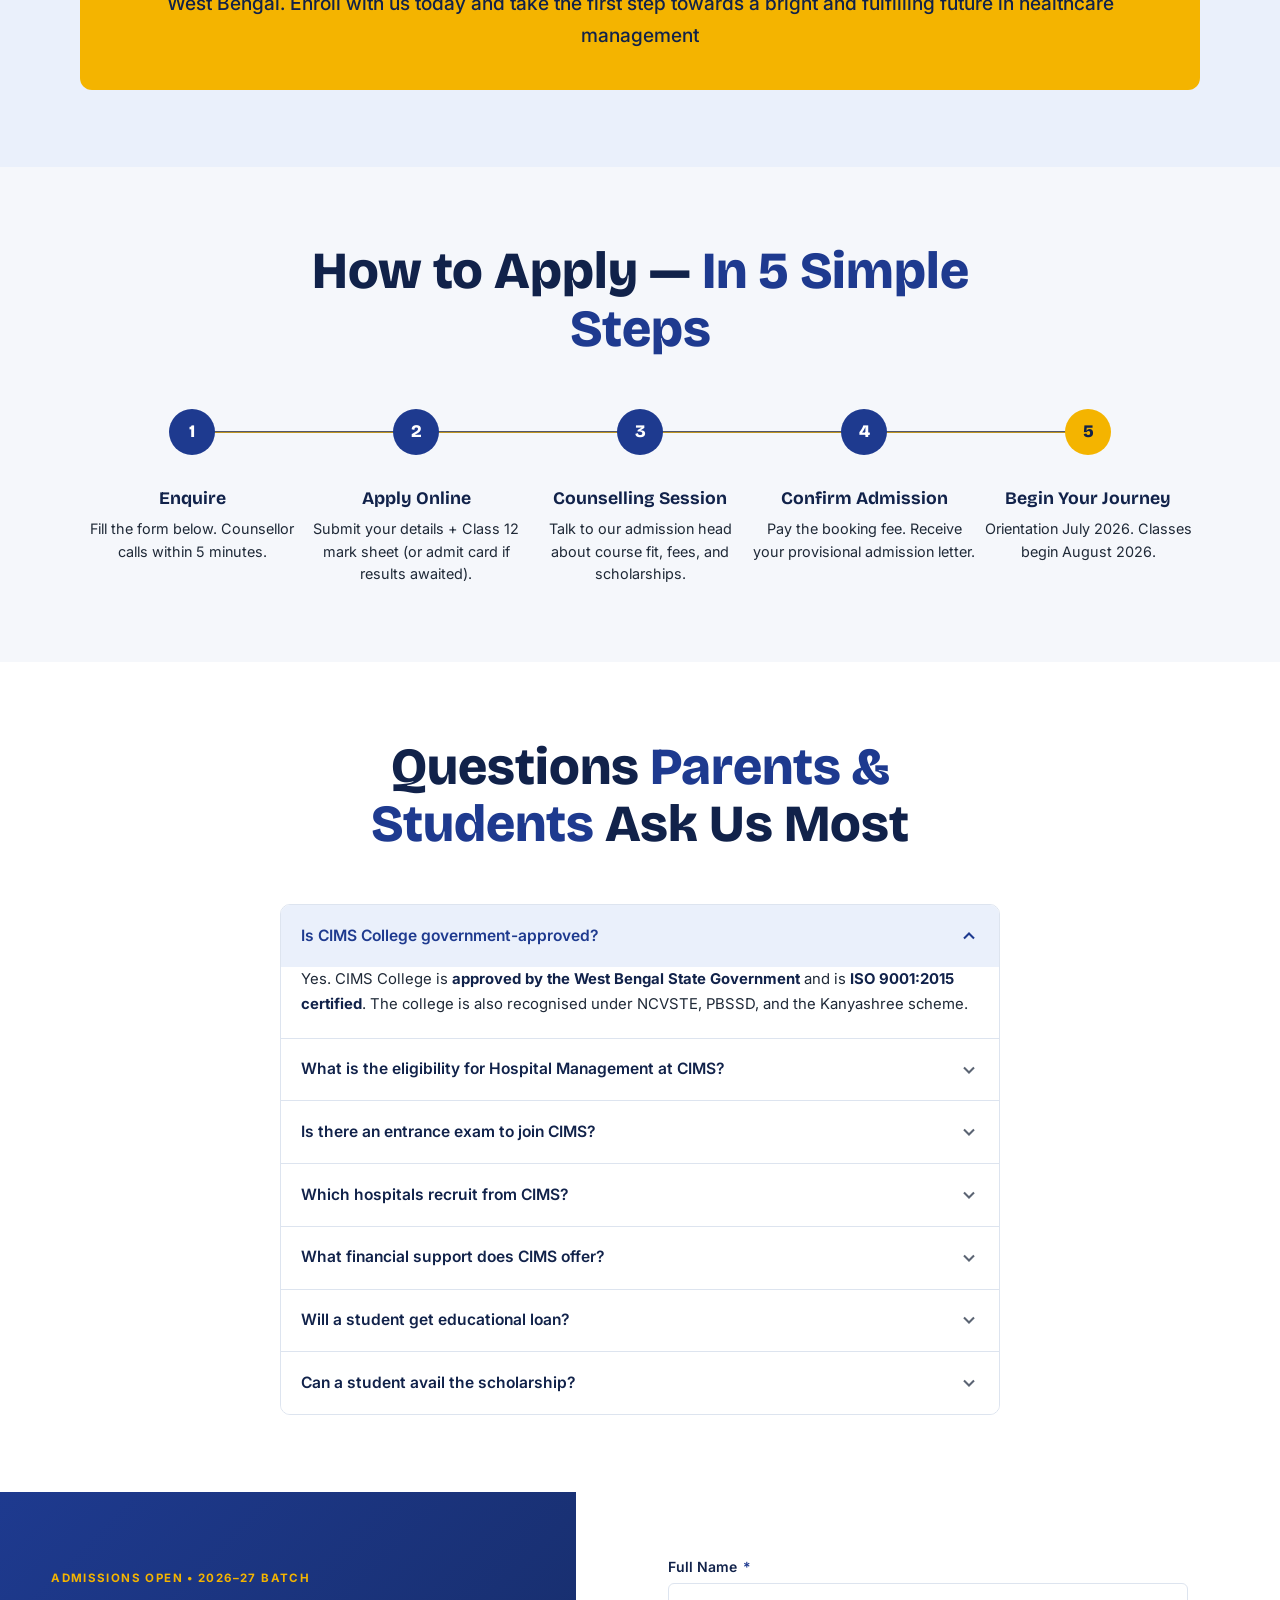
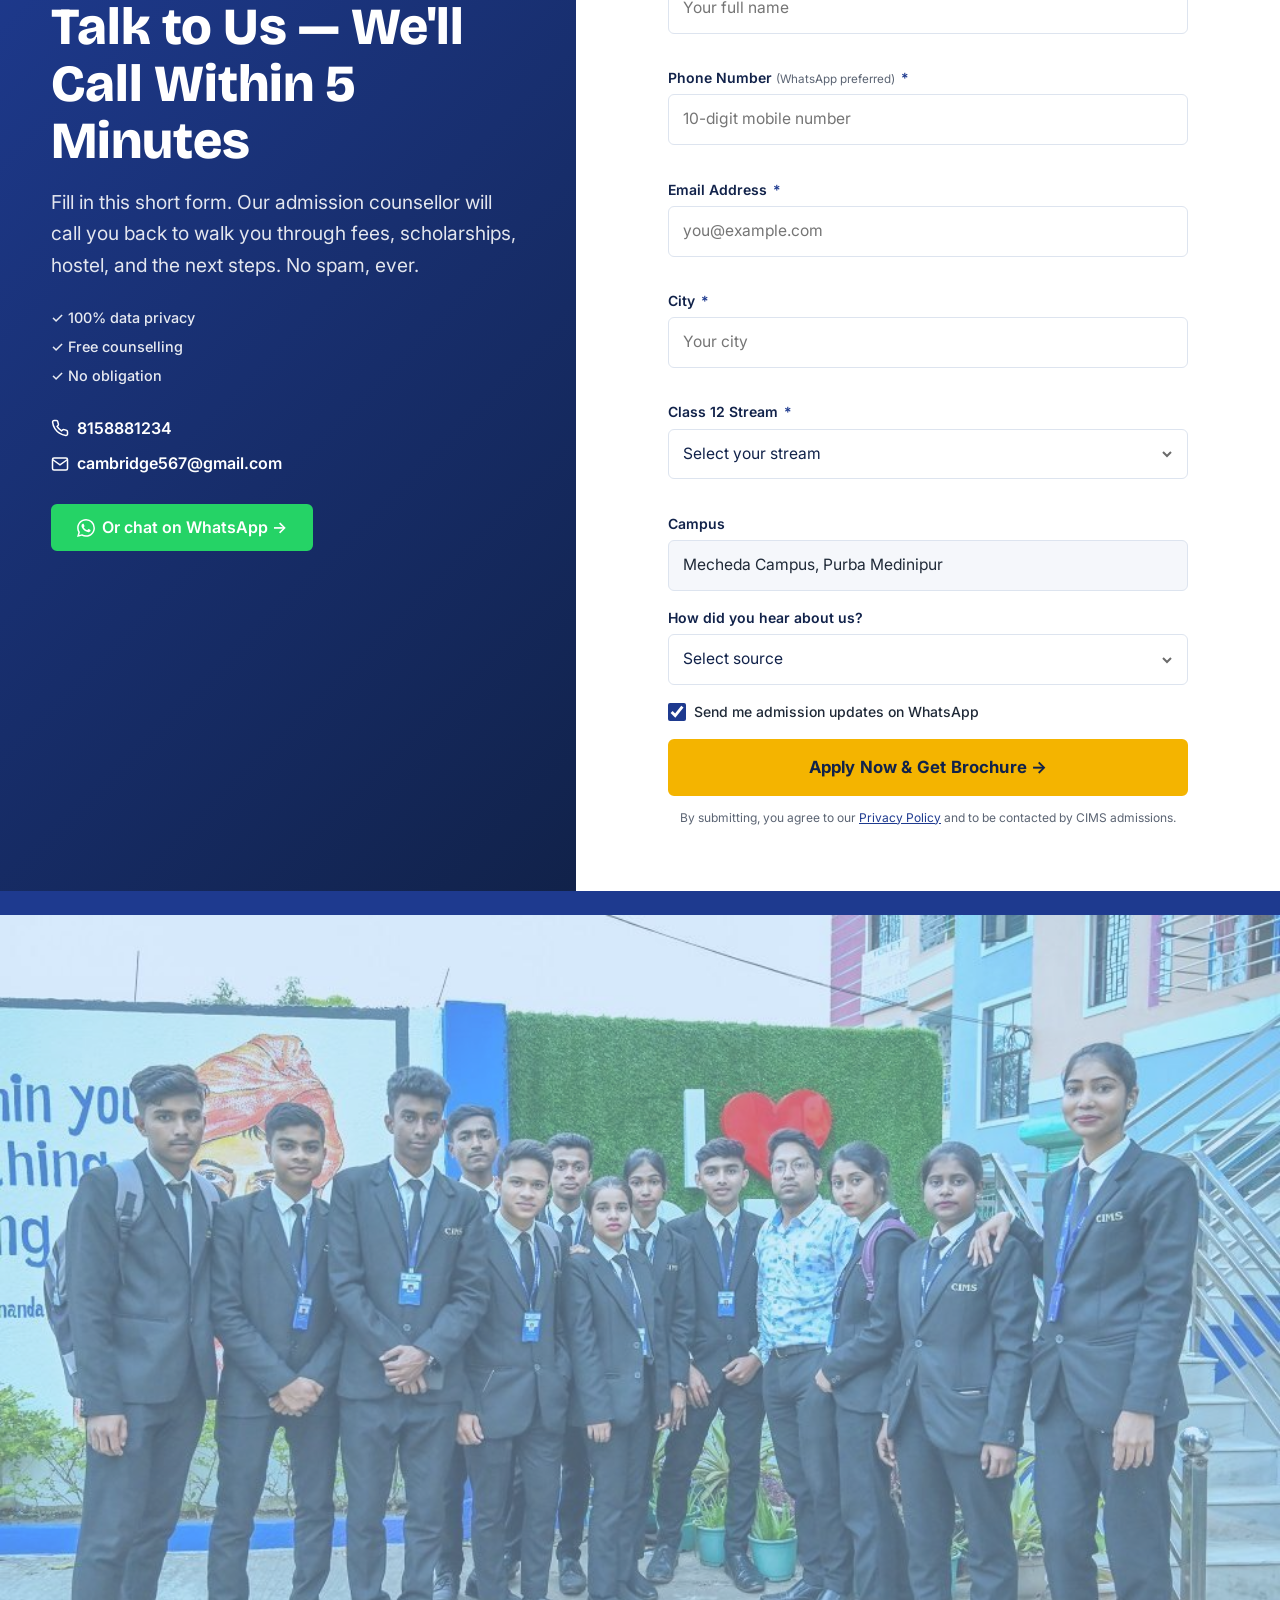
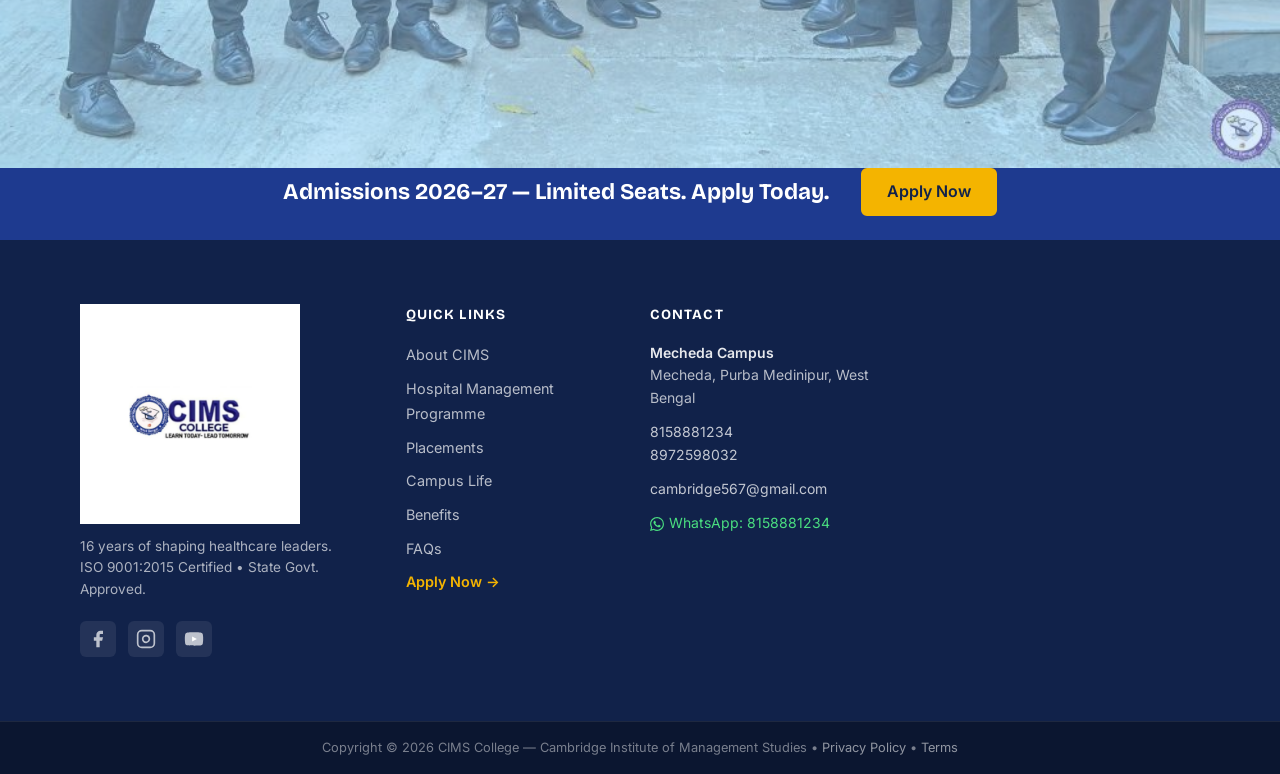
==== commit 7ad21923: "Checked" ====
--- a/index.html
+++ b/index.html
@@ -267,7 +267,7 @@
             in Purba Medinipur, West Bengal
           </h1>
           <p class="hero__sub">
-            3-year Bachelor's Degree &bull; ISO 9001:2015 Certified &bull; 100% Job Assistance &bull; Practice at our
+            Degree | Diploma &bull; ISO 9001:2015 Certified &bull; 100% Job Assistance &bull; Practice at our
             own hospital -
             City Hospital Tamluk &bull; Earn While You Learn &bull; Placements with Medical College Kolkata,
             AMRI, Apollo, Peerless, Ruby Hospital &amp; more.
@@ -491,9 +491,9 @@
                 <path d="M14 18h4M30 18h4M14 26h4M30 26h4" />
               </svg>
             </div>
-            <h3 class="usp-card__title">ISO Certified &amp; Govt. Approved</h3>
+            <h3 class="usp-card__title">ISO Certified</h3>
             <p class="usp-card__desc">ISO 9001:2015 Certified institute with 8+ government and university approvals
-              including Kanyashree (Govt. of W.B.), NCVSTE, PBSSD, MAKAUT–CCPTR, Vidyasagar University, and Sikkim Skill
+              including Kanyashree, NCVSTE, PBSSD, MAKAUT–CCPTR, Vidyasagar University, and Sikkim Skill
               University.</p>
           </article>
 
@@ -559,7 +559,6 @@
             </span>
             <div>
               <strong>Approval</strong>
-              <!-- TODO: confirm affiliation bodies with client (WBSCTVESD, State Govt.) -->
               <span>State Govt. Approved</span>
             </div>
           </div>
@@ -1551,25 +1550,25 @@
           </div>
 
           <div class="footer-col">
-            <h3 class="footer-col__title">Approvals</h3>
+            <!-- <h3 class="footer-col__title">Approvals</h3> -->
             <div class="footer-affiliations" aria-label="CIMS College approvals and certifications">
-              <div class="footer-affiliation-badge">
+              <!-- <div class="footer-affiliation-badge">
                 <span class="footer-affiliation-badge__abbr">ISO</span>
                 <span class="footer-affiliation-badge__name">ISO 9001:2015 Certified</span>
-              </div>
+              </div> -->
               <!-- <div class="footer-affiliation-badge">
                 <span class="footer-affiliation-badge__abbr">Govt.</span>
                 <span class="footer-affiliation-badge__name">West Bengal State Govt. Approved</span>
               </div> -->
-              <div class="footer-affiliation-badge">
+              <!-- <div class="footer-affiliation-badge">
                 <span class="footer-affiliation-badge__abbr">NCVSTE</span>
                 <span class="footer-affiliation-badge__name">National Council for Vocational &amp; Scientific Technical
                   Education</span>
-              </div>
-              <div class="footer-affiliation-badge">
+              </div> -->
+              <!-- <div class="footer-affiliation-badge">
                 <span class="footer-affiliation-badge__abbr">PBSSD</span>
                 <span class="footer-affiliation-badge__name">Paschim Banga Society for Skill Development</span>
-              </div>
+              </div> -->
             </div>
           </div>
 
